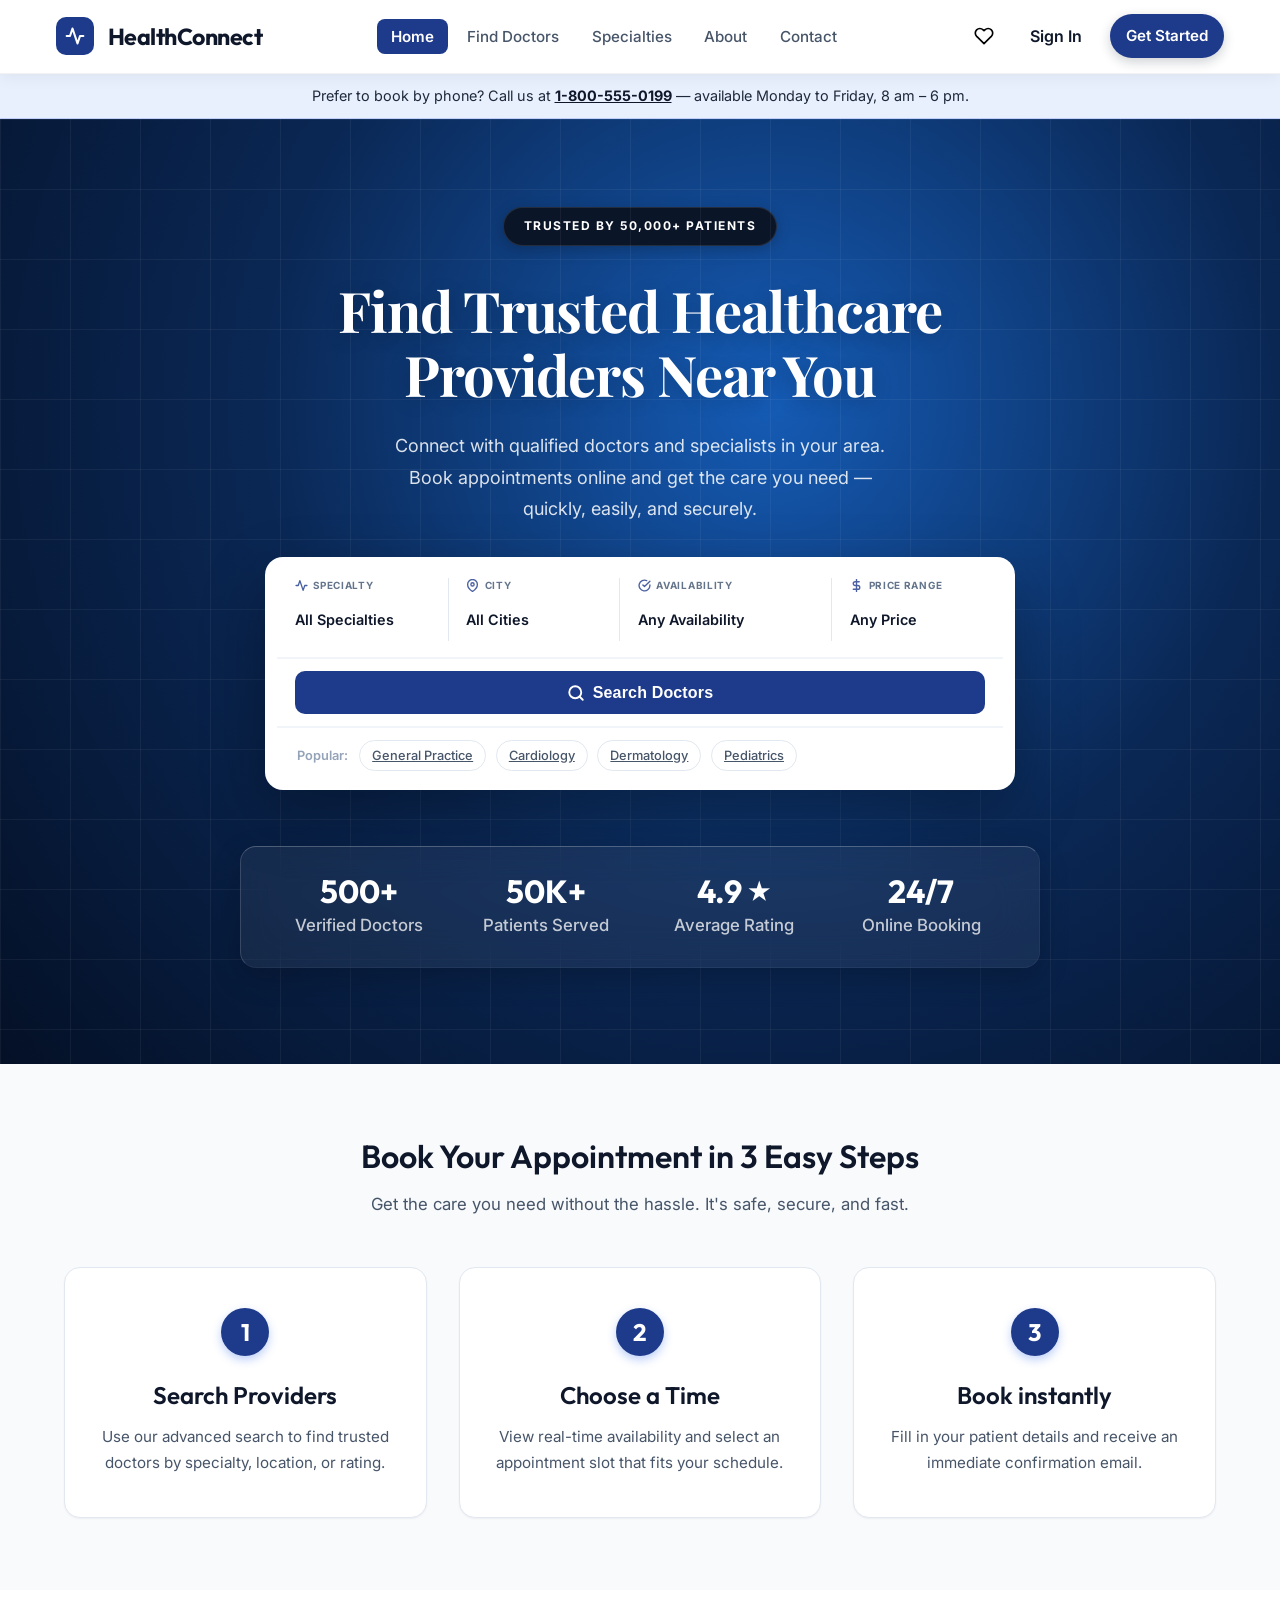
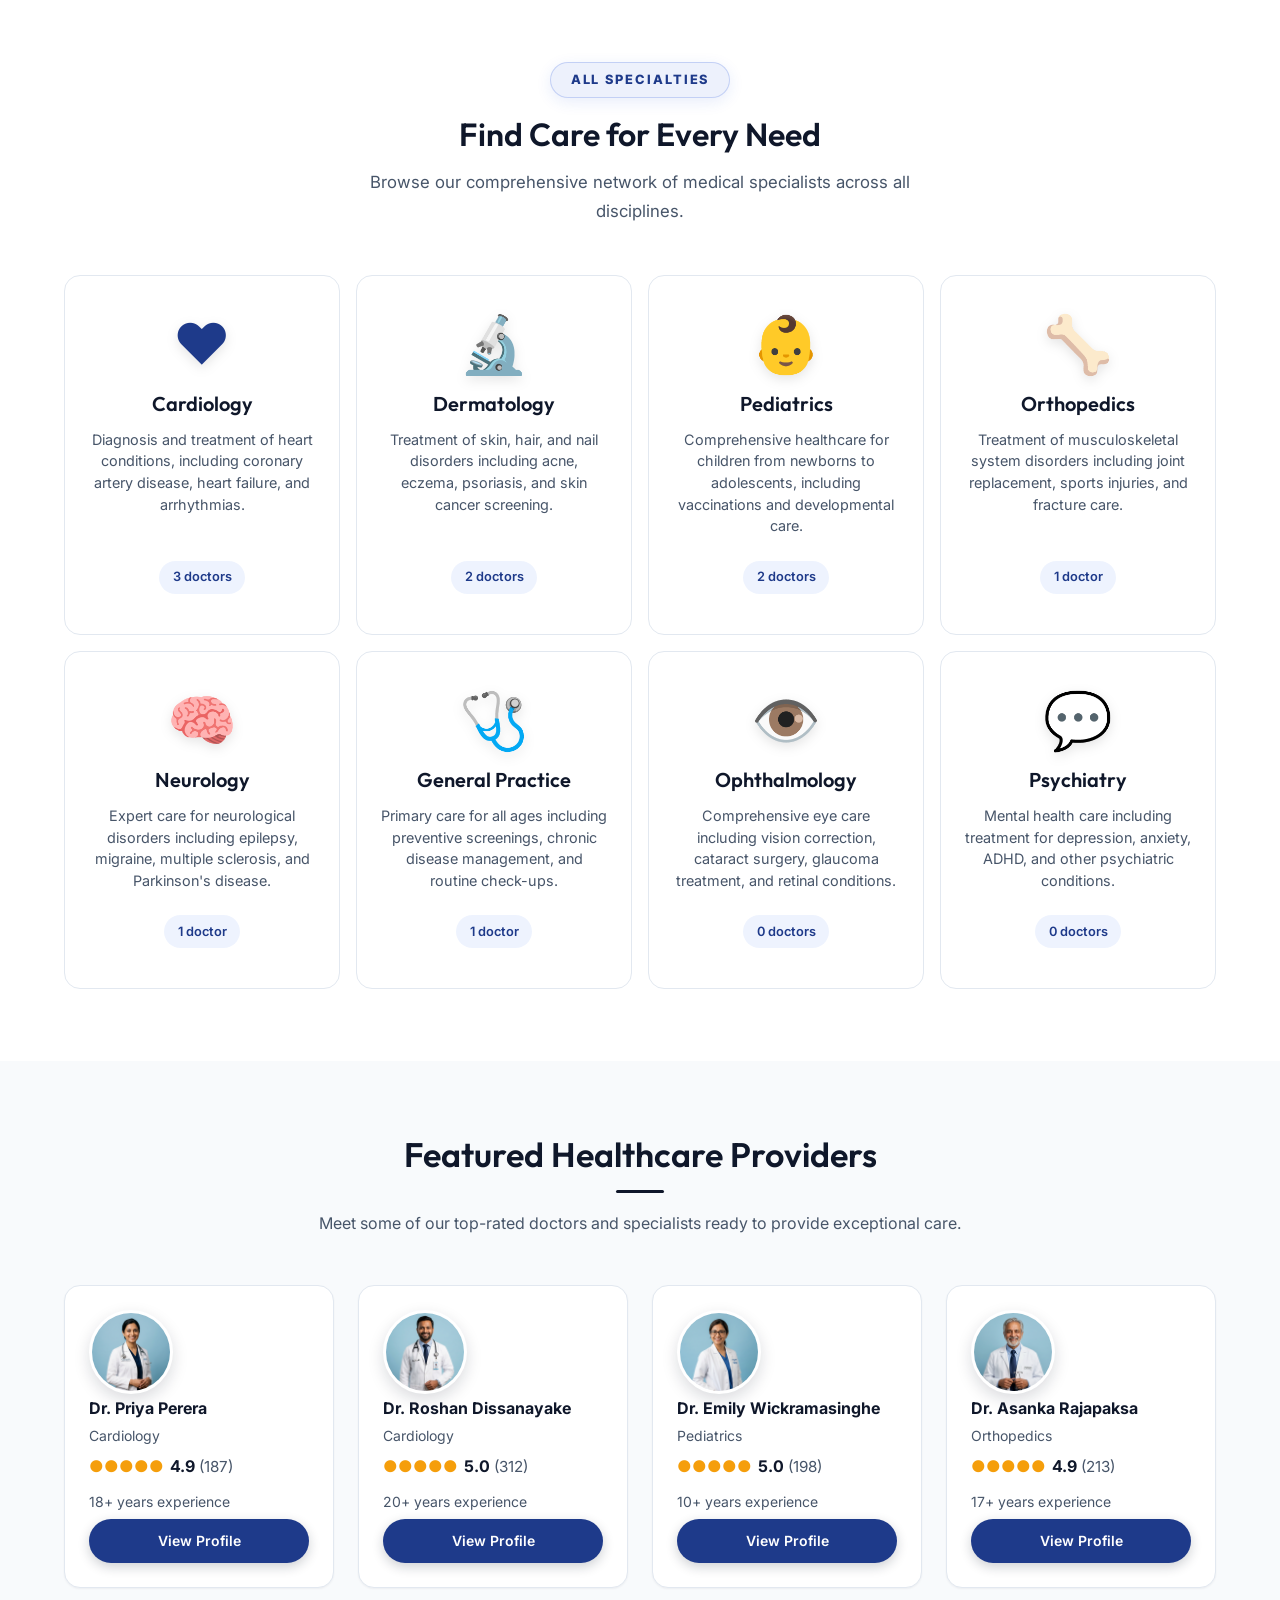
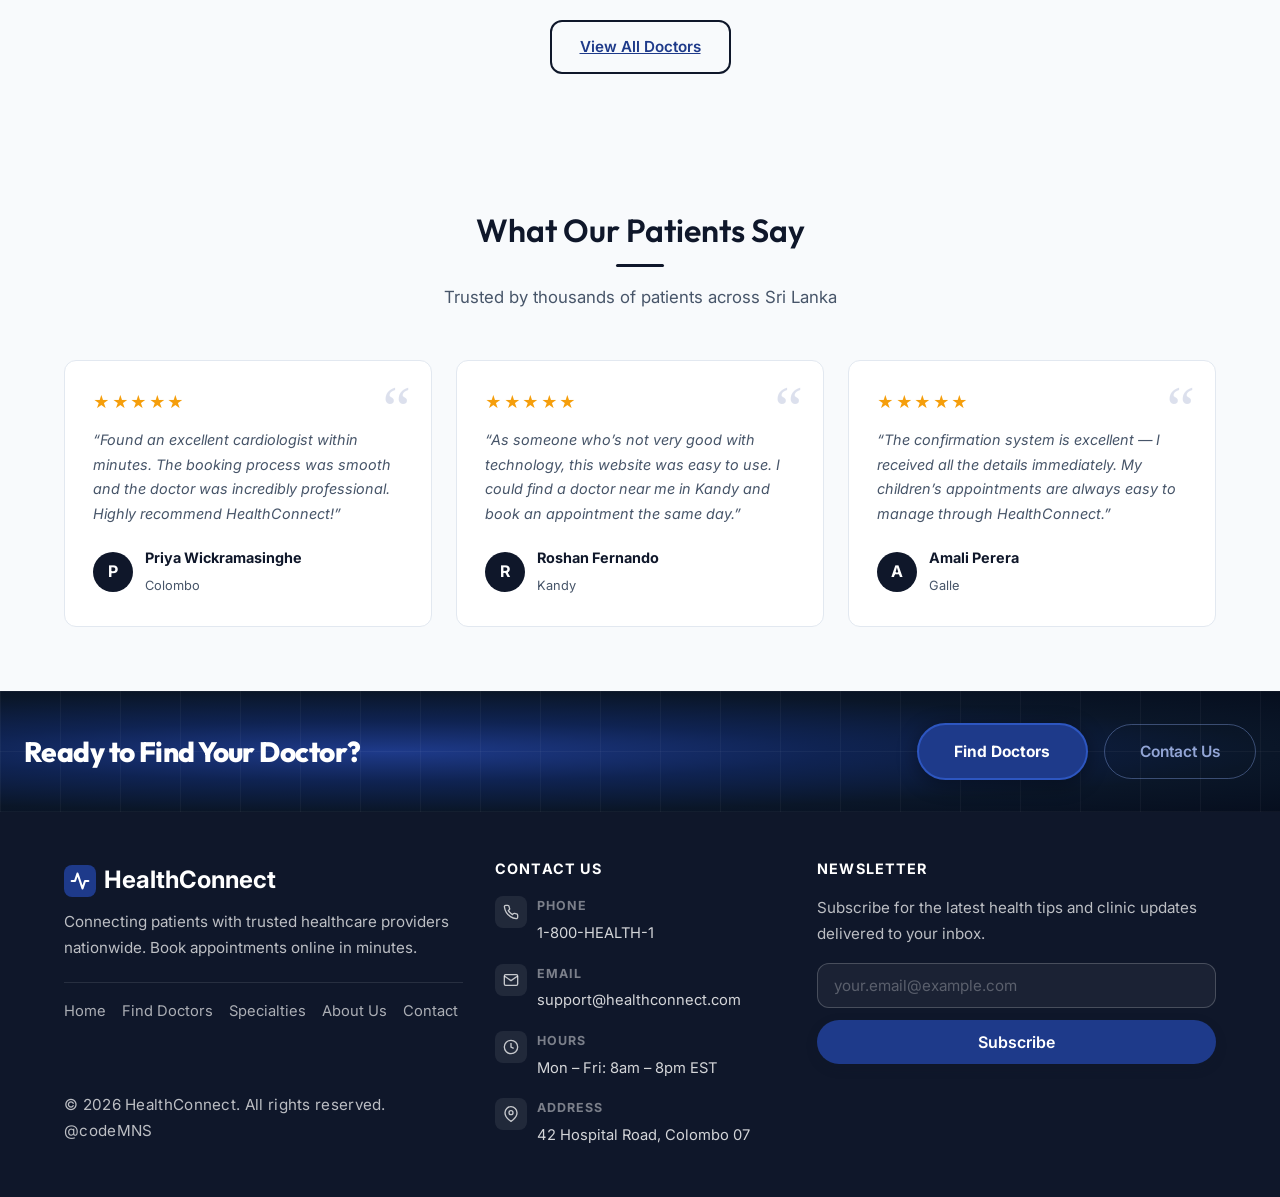
==== index.html @ eeddb74f "Initial commit" ====
﻿<!DOCTYPE html>
<html lang="en">

<head>
  <meta charset="UTF-8">
  <meta name="viewport" content="width=device-width, initial-scale=1.0">
  <title>HealthConnect — Find Trusted Healthcare Providers</title>
  <meta name="description"
    content="HealthConnect helps you find trusted healthcare providers across Sri Lanka. Browse 50+ specialist doctors, view availability, and book appointments online.">
  <!-- Google Fonts -->
  <link rel="preconnect" href="https://fonts.googleapis.com">
  <link rel="preconnect" href="https://fonts.gstatic.com" crossorigin>
  <link
    href="https://fonts.googleapis.com/css2?family=Inter:wght@400;500;600;700&family=Outfit:wght@500;600;700;800&family=Playfair+Display:wght@400;600;700&display=swap"
    rel="stylesheet">
  <link rel="stylesheet" href="css/global.css">
  <link rel="stylesheet" href="css/auth.css">
  <link rel="stylesheet" href="css/home.css">
</head>

<body>
  <a href="#main-content" class="skip-link">Skip to main content</a>

  <!-- ===== HEADER / NAVIGATION ===== -->
  <header>
    <nav aria-label="Main navigation">
      <div class="container">
        <a href="index.html" class="logo">
          <div class="logo-icon-box">
            <svg xmlns="http://www.w3.org/2000/svg" width="20" height="20" viewBox="0 0 24 24" fill="none"
              stroke="currentColor" stroke-width="2.5" stroke-linecap="round" stroke-linejoin="round">
              <path d="M22 12h-4l-3 9L9 3l-3 9H2"></path>
            </svg>
          </div>
          <span class="logo-text">HealthConnect</span>
        </a>
        <button class="hamburger-btn" type="button" aria-label="Toggle navigation menu" aria-expanded="false">
          <span class="hamburger-line" aria-hidden="true"></span>
          <span class="hamburger-line" aria-hidden="true"></span>
          <span class="hamburger-line" aria-hidden="true"></span>
        </button>
        <ul class="nav-links">
          <li><a href="index.html" class="active" aria-current="page">Home</a></li>
          <li><a href="search.html">Find Doctors</a></li>
          <li><a href="specialties.html">Specialties</a></li>
          <li><a href="about.html">About</a></li>
          <li><a href="contact.html">Contact</a></li>
        </ul>
        <div class="nav-actions">
          <button class="nav-icon-btn" aria-label="Saved Doctors">
            <svg xmlns="http://www.w3.org/2000/svg" width="20" height="20" viewBox="0 0 24 24" fill="#e11d48"
              stroke="#e11d48" stroke-width="2" stroke-linecap="round" stroke-linejoin="round">
              <path
                d="M20.84 4.61a5.5 5.5 0 0 0-7.78 0L12 5.67l-1.06-1.06a5.5 5.5 0 0 0-7.78 7.78l1.06 1.06L12 21.23l7.78-7.78 1.06-1.06a5.5 5.5 0 0 0 0-7.78z">
              </path>
            </svg>
          </button>
          <a href="#" class="btn-sign-in">Sign In</a>
          <a href="#how-it-works" class="btn-primary btn-sm">Get Started</a>
        </div>
      </div>
    </nav>
  </header>

  <!-- ===== MAIN CONTENT ===== -->
  <main id="main-content">

    <!-- ===== PHONE BOOKING BANNER ===== -->
    <div class="phone-banner" role="complementary" aria-label="Phone booking information">
      <div class="container">
        <p>
          Prefer to book by phone? Call us at
          <a href="tel:+18005550199" aria-label="Call HealthConnect on 1-800-555-0199">1-800-555-0199</a>
          &mdash; available Monday to Friday, 8&nbsp;am &ndash; 6&nbsp;pm.
        </p>
      </div>
    </div>

    <!-- ===== HERO SECTION ===== -->
    <section class="fade-up hero-section hero" aria-labelledby="hero-heading">
      <div class="container hero-container">

        <div class="hero-top-pill">
          <span class="pill-text">TRUSTED BY 50,000+ PATIENTS</span>
        </div>

        <div class="hero-content">
          <h1 id="hero-heading">Find Trusted Healthcare<br>Providers Near You</h1>
          <p class="hero-sub">
            Connect with qualified doctors and specialists in your area.<br>
            Book appointments online and get the care you need &mdash;<br>
            quickly, easily, and securely.
          </p>

          <!-- Search Card -->
          <div class="hero-search-wrapper" role="search" aria-label="Search for healthcare providers">

            <!-- Filter Row -->
            <div class="hero-filter-row">

              <div class="hero-filter-col">
                <label for="hero-specialty">
                  <svg xmlns="http://www.w3.org/2000/svg" width="13" height="13" viewBox="0 0 24 24" fill="none"
                    stroke="currentColor" stroke-width="2.5" stroke-linecap="round" stroke-linejoin="round"
                    aria-hidden="true">
                    <path d="M22 12h-4l-3 9L9 3l-3 9H2" />
                  </svg>
                  Specialty
                </label>
                <select id="hero-specialty" name="specialty">
                  <option value="">All Specialties</option>
                  <option value="Cardiology">Cardiology</option>
                  <option value="General Practice">General Practice</option>
                  <option value="Pediatrics">Pediatrics</option>
                  <option value="Dermatology">Dermatology</option>
                  <option value="Orthopedics">Orthopedics</option>
                  <option value="Neurology">Neurology</option>
                  <option value="Oncology">Oncology</option>
                  <option value="Ophthalmology">Ophthalmology</option>
                </select>
              </div>

              <span class="hero-filter-divider" aria-hidden="true"></span>

              <div class="hero-filter-col">
                <label for="hero-city">
                  <svg xmlns="http://www.w3.org/2000/svg" width="13" height="13" viewBox="0 0 24 24" fill="none"
                    stroke="currentColor" stroke-width="2.5" stroke-linecap="round" stroke-linejoin="round"
                    aria-hidden="true">
                    <path d="M21 10c0 7-9 13-9 13s-9-6-9-13a9 9 0 0 1 18 0z" />
                    <circle cx="12" cy="10" r="3" />
                  </svg>
                  City
                </label>
                <select id="hero-city" name="city">
                  <option value="">All Cities</option>
                  <option value="Colombo">Colombo</option>
                  <option value="Kandy">Kandy</option>
                  <option value="Jaffna">Jaffna</option>
                  <option value="Negombo">Negombo</option>
                  <option value="Galle">Galle</option>
                  <option value="Kurunegala">Kurunegala</option>
                </select>
              </div>

              <span class="hero-filter-divider" aria-hidden="true"></span>

              <div class="hero-filter-col">
                <label for="hero-availability">
                  <svg xmlns="http://www.w3.org/2000/svg" width="13" height="13" viewBox="0 0 24 24" fill="none"
                    stroke="currentColor" stroke-width="2.5" stroke-linecap="round" stroke-linejoin="round"
                    aria-hidden="true">
                    <path d="M22 11.08V12a10 10 0 1 1-5.93-9.14" />
                    <polyline points="22 4 12 14.01 9 11.01" />
                  </svg>
                  Availability
                </label>
                <select id="hero-availability" name="availability">
                  <option value="">Any Availability</option>
                  <option value="accepting">Accepting Patients</option>
                  <option value="not">Not Accepting</option>
                </select>
              </div>

              <span class="hero-filter-divider" aria-hidden="true"></span>

              <div class="hero-filter-col">
                <label for="hero-price">
                  <svg xmlns="http://www.w3.org/2000/svg" width="13" height="13" viewBox="0 0 24 24" fill="none"
                    stroke="currentColor" stroke-width="2.5" stroke-linecap="round" stroke-linejoin="round"
                    aria-hidden="true">
                    <line x1="12" y1="1" x2="12" y2="23" />
                    <path d="M17 5H9.5a3.5 3.5 0 0 0 0 7h5a3.5 3.5 0 0 1 0 7H6" />
                  </svg>
                  Price Range
                </label>
                <select id="hero-price" name="price">
                  <option value="">Any Price</option>
                  <option value="under-2000">Under LKR 2,000</option>
                  <option value="2000-3000">LKR 2,000 – 3,000</option>
                  <option value="3000-5000">LKR 3,000 – 5,000</option>
                  <option value="above-5000">Above LKR 5,000</option>
                </select>
              </div>

            </div>

            <!-- Search button — full-width strip below filters -->
            <div class="hero-search-row">
              <button type="button" id="hero-search-btn" class="hero-search-btn"
                aria-label="Search for healthcare providers">
                <svg xmlns="http://www.w3.org/2000/svg" width="18" height="18" viewBox="0 0 24 24" fill="none"
                  stroke="currentColor" stroke-width="2.5" stroke-linecap="round" stroke-linejoin="round"
                  aria-hidden="true">
                  <circle cx="11" cy="11" r="8" />
                  <line x1="21" y1="21" x2="16.65" y2="16.65" />
                </svg>
                Search Doctors
              </button>
            </div>

            <!-- Quick Access -->
            <div class="hero-quick-links">
              <span class="hero-quick-label">Popular:</span>
              <a href="search.html?specialty=General Practice" class="hero-quick-tag">General Practice</a>
              <a href="search.html?specialty=Cardiology" class="hero-quick-tag">Cardiology</a>
              <a href="search.html?specialty=Dermatology" class="hero-quick-tag">Dermatology</a>
              <a href="search.html?specialty=Pediatrics" class="hero-quick-tag">Pediatrics</a>
            </div>

          </div>
        </div>

        <!-- Glassmorphic Stats Bar -->
        <div class="stats-glass-bar" aria-label="HealthConnect statistics">
          <div class="stats-glass-grid">
            <div class="stat-glass-item">
              <span class="stat-glass-number">500+</span>
              <span class="stat-glass-label">Verified Doctors</span>
            </div>
            <div class="stat-glass-item">
              <span class="stat-glass-number">50K+</span>
              <span class="stat-glass-label">Patients Served</span>
            </div>
            <div class="stat-glass-item">
              <span class="stat-glass-number">4.9 <span class="star-icon">★</span></span>
              <span class="stat-glass-label">Average Rating</span>
            </div>
            <div class="stat-glass-item">
              <span class="stat-glass-number">24/7</span>
              <span class="stat-glass-label">Online Booking</span>
            </div>
          </div>
        </div>

      </div>
    </section>

    <!-- ===== HOW IT WORKS (3 STEPS) ===== -->
    <section id="how-it-works" class="fade-up how-it-works-section" aria-labelledby="how-it-works-heading">
      <div class="container">
        <div class="section-header text-center">
          <h2 id="how-it-works-heading">Book Your Appointment in 3 Easy Steps</h2>
          <p class="section-sub text-muted">Get the care you need without the hassle. It's safe, secure, and fast.</p>
        </div>

        <div class="steps-grid">
          <div class="step-card">
            <div class="step-number">1</div>
            <h3>Search Providers</h3>
            <p>Use our advanced search to find trusted doctors by specialty, location, or rating.</p>
          </div>
          <div class="step-card">
            <div class="step-number">2</div>
            <h3>Choose a Time</h3>
            <p>View real-time availability and select an appointment slot that fits your schedule.</p>
          </div>
          <div class="step-card">
            <div class="step-number">3</div>
            <h3>Book instantly</h3>
            <p>Fill in your patient details and receive an immediate confirmation email.</p>
          </div>
        </div>
      </div>
    </section>

    <!-- ===== SERVICES / SPECIALTIES SECTION ===== -->
    <section class="fade-up specialties-section" aria-labelledby="specialties-heading">
      <div class="container">
        <div class="section-header text-center w-full">
          <span class="section-pill">ALL SPECIALTIES</span>
          <h2 id="specialties-heading" class="section-heading-large">Find Care for Every Need</h2>
          <p class="section-sub-large">
            Browse our comprehensive network of medical specialists across all disciplines.
          </p>
        </div>

        <div class="specialties-grid">
          <!-- Card 1 -->
          <a href="search.html?specialty=cardiology" class="specialty-card">
            <div class="specialty-emoji">❤️</div>
            <h3>Cardiology</h3>
            <p>Diagnosis and treatment of heart conditions, including coronary artery disease, heart failure, and
              arrhythmias.</p>
            <span class="specialty-tag">3 doctors</span>
          </a>

          <!-- Card 2 -->
          <a href="search.html?specialty=dermatology" class="specialty-card">
            <div class="specialty-emoji">🔬</div>
            <h3>Dermatology</h3>
            <p>Treatment of skin, hair, and nail disorders including acne, eczema, psoriasis, and skin cancer screening.
            </p>
            <span class="specialty-tag">2 doctors</span>
          </a>

          <!-- Card 3 -->
          <a href="search.html?specialty=pediatrics" class="specialty-card">
            <div class="specialty-emoji">👶</div>
            <h3>Pediatrics</h3>
            <p>Comprehensive healthcare for children from newborns to adolescents, including vaccinations and
              developmental care.</p>
            <span class="specialty-tag">2 doctors</span>
          </a>

          <!-- Card 4 -->
          <a href="search.html?specialty=orthopedics" class="specialty-card">
            <div class="specialty-emoji">🦴</div>
            <h3>Orthopedics</h3>
            <p>Treatment of musculoskeletal system disorders including joint replacement, sports injuries, and fracture
              care.</p>
            <span class="specialty-tag">1 doctor</span>
          </a>

          <!-- Card 5 -->
          <a href="search.html?specialty=neurology" class="specialty-card">
            <div class="specialty-emoji">🧠</div>
            <h3>Neurology</h3>
            <p>Expert care for neurological disorders including epilepsy, migraine, multiple sclerosis, and Parkinson's
              disease.</p>
            <span class="specialty-tag">1 doctor</span>
          </a>

          <!-- Card 6 -->
          <a href="search.html?specialty=general-practice" class="specialty-card">
            <div class="specialty-emoji">🩺</div>
            <h3>General Practice</h3>
            <p>Primary care for all ages including preventive screenings, chronic disease management, and routine
              check-ups.</p>
            <span class="specialty-tag">1 doctor</span>
          </a>

          <!-- Card 7 -->
          <a href="search.html?specialty=ophthalmology" class="specialty-card">
            <div class="specialty-emoji">👁️</div>
            <h3>Ophthalmology</h3>
            <p>Comprehensive eye care including vision correction, cataract surgery, glaucoma treatment, and retinal
              conditions.</p>
            <span class="specialty-tag">0 doctors</span>
          </a>

          <!-- Card 8 -->
          <a href="search.html?specialty=psychiatry" class="specialty-card">
            <div class="specialty-emoji">💬</div>
            <h3>Psychiatry</h3>
            <p>Mental health care including treatment for depression, anxiety, ADHD, and other psychiatric conditions.
            </p>
            <span class="specialty-tag">0 doctors</span>
          </a>
        </div>
      </div>
    </section>

    <!-- ===== FEATURED HEALTHCARE PROVIDERS ===== -->
    <section class="fade-up featured-section" aria-labelledby="featured-heading">
      <div class="container">
        <h2 id="featured-heading" class="section-heading">Featured Healthcare Providers</h2>
        <div class="section-divider" aria-hidden="true"></div>
        <p class="section-sub text-muted">
          Meet some of our top-rated doctors and specialists ready to provide exceptional care.
        </p>

        <div class="featured-grid">

          <!-- Doctor Card 1 -->
          <article class="card doctor-card" aria-label="Dr. Priya Perera, Cardiologist">
            <img src="images/doctor_001.png" onerror="this.onerror=null;this.src='images/avatar.svg';"
              alt="Profile photo of Dr. Priya Perera" class="doctor-avatar-img" width="84" height="84" loading="lazy">
            <h3 class="doctor-name">Dr. Priya Perera</h3>
            <p class="doctor-specialty text-muted">Cardiology</p>
            <div class="star-rating" aria-label="Rating: 4.9 out of 5 stars">
              <span aria-hidden="true">&#9679;&#9679;&#9679;&#9679;&#9679;</span>
              <span class="rating-number">4.9</span>
              <span class="rating-count">(187)</span>
            </div>
            <p class="doctor-experience text-muted">18+ years experience</p>
            <a href="profile.html?doctor=001" class="btn-primary btn-card"
              aria-label="View profile for Dr. Priya Perera">View Profile</a>
          </article>

          <!-- Doctor Card 2 -->
          <article class="card doctor-card" aria-label="Dr. Roshan Dissanayake, Cardiologist">
            <img src="images/doctor_005.png" onerror="this.onerror=null;this.src='images/avatar.svg';"
              alt="Profile photo of Dr. Roshan Dissanayake" class="doctor-avatar-img" width="84" height="84"
              loading="lazy">
            <h3 class="doctor-name">Dr. Roshan Dissanayake</h3>
            <p class="doctor-specialty text-muted">Cardiology</p>
            <div class="star-rating" aria-label="Rating: 5.0 out of 5 stars">
              <span aria-hidden="true">&#9679;&#9679;&#9679;&#9679;&#9679;</span>
              <span class="rating-number">5.0</span>
              <span class="rating-count">(312)</span>
            </div>
            <p class="doctor-experience text-muted">20+ years experience</p>
            <a href="profile.html?doctor=005" class="btn-primary btn-card"
              aria-label="View profile for Dr. Roshan Dissanayake">View Profile</a>
          </article>

          <!-- Doctor Card 3 -->
          <article class="card doctor-card" aria-label="Dr. Emily Wickramasinghe, Pediatrician">
            <img src="images/doctor_019.png" onerror="this.onerror=null;this.src='images/avatar.svg';"
              alt="Profile photo of Dr. Emily Wickramasinghe" class="doctor-avatar-img" width="84" height="84"
              loading="lazy">
            <h3 class="doctor-name">Dr. Emily Wickramasinghe</h3>
            <p class="doctor-specialty text-muted">Pediatrics</p>
            <div class="star-rating" aria-label="Rating: 5.0 out of 5 stars">
              <span aria-hidden="true">&#9679;&#9679;&#9679;&#9679;&#9679;</span>
              <span class="rating-number">5.0</span>
              <span class="rating-count">(198)</span>
            </div>
            <p class="doctor-experience text-muted">10+ years experience</p>
            <a href="profile.html?doctor=019" class="btn-primary btn-card"
              aria-label="View profile for Dr. Emily Wickramasinghe">View Profile</a>
          </article>

          <!-- Doctor Card 4 -->
          <article class="card doctor-card" aria-label="Dr. Asanka Rajapaksa, Orthopedic Surgeon">
            <img src="images/doctor_032.png" onerror="this.onerror=null;this.src='images/avatar.svg';"
              alt="Profile photo of Dr. Asanka Rajapaksa" class="doctor-avatar-img" width="84" height="84"
              loading="lazy">
            <h3 class="doctor-name">Dr. Asanka Rajapaksa</h3>
            <p class="doctor-specialty text-muted">Orthopedics</p>
            <div class="star-rating" aria-label="Rating: 4.9 out of 5 stars">
              <span aria-hidden="true">&#9679;&#9679;&#9679;&#9679;&#9679;</span>
              <span class="rating-number">4.9</span>
              <span class="rating-count">(213)</span>
            </div>
            <p class="doctor-experience text-muted">17+ years experience</p>
            <a href="profile.html?doctor=032" class="btn-primary btn-card"
              aria-label="View profile for Dr. Asanka Rajapaksa">View Profile</a>
          </article>

        </div>

        <div class="section-cta">
          <a href="search.html" class="btn-outline">View All Doctors</a>
        </div>

      </div>
    </section>

    <!-- ===== TESTIMONIALS ===== -->
    <section class="fade-up section section-alt" aria-labelledby="testimonials-heading">
      <div class="container">
        <div class="section-header">
          <h2 id="testimonials-heading">What Our Patients Say</h2>
          <div class="section-divider" aria-hidden="true"></div>
          <p>Trusted by thousands of patients across Sri Lanka</p>
        </div>
        <div class="testimonials-grid">
          <div class="testimonial-card">
            <div class="testimonial-stars" aria-label="5 out of 5 stars">&#9733;&#9733;&#9733;&#9733;&#9733;</div>
            <p class="testimonial-text">&ldquo;Found an excellent cardiologist within minutes. The booking process was
              smooth and the doctor was incredibly professional. Highly recommend HealthConnect!&rdquo;</p>
            <div class="testimonial-author">
              <div class="testimonial-avatar" aria-hidden="true">P</div>
              <div>
                <strong>Priya Wickramasinghe</strong>
                <span>Colombo</span>
              </div>
            </div>
          </div>
          <div class="testimonial-card">
            <div class="testimonial-stars" aria-label="5 out of 5 stars">&#9733;&#9733;&#9733;&#9733;&#9733;</div>
            <p class="testimonial-text">&ldquo;As someone who&rsquo;s not very good with technology, this website was
              easy to use. I could find a doctor near me in Kandy and book an appointment the same day.&rdquo;</p>
            <div class="testimonial-author">
              <div class="testimonial-avatar" aria-hidden="true">R</div>
              <div>
                <strong>Roshan Fernando</strong>
                <span>Kandy</span>
              </div>
            </div>
          </div>
          <div class="testimonial-card">
            <div class="testimonial-stars" aria-label="5 out of 5 stars">&#9733;&#9733;&#9733;&#9733;&#9733;</div>
            <p class="testimonial-text">&ldquo;The confirmation system is excellent &mdash; I received all the details
              immediately. My children&rsquo;s appointments are always easy to manage through HealthConnect.&rdquo;</p>
            <div class="testimonial-author">
              <div class="testimonial-avatar" aria-hidden="true">A</div>
              <div>
                <strong>Amali Perera</strong>
                <span>Galle</span>
              </div>
            </div>
          </div>
        </div>
      </div>
    </section>
  </main>

  <!-- ===== CTA SECTION ===== -->
  <section class="home-cta-section" aria-labelledby="cta-heading">
    <div class="container home-cta-content">
      <h2 id="cta-heading">Ready to Find Your Doctor?</h2>
      <div class="home-cta-buttons">
        <a href="search.html" class="home-cta-btn-primary">Find Doctors</a>
        <a href="contact.html" class="home-cta-btn-outline">Contact Us</a>
      </div>
    </div>
  </section>

  <!-- ===== FOOTER ===== -->
  <footer>
    <div class="footer-main">
      <div class="container">
        <div class="footer-grid">

          <!-- Column 1: Brand & Site Navigation -->
          <div class="footer-col">
            <a href="index.html" class="logo" aria-label="HealthConnect home">
              <span class="logo-icon" aria-hidden="true">
                <svg width="20" height="20" viewBox="0 0 24 24" fill="none" stroke="currentColor" stroke-width="2.5"
                  stroke-linecap="round" stroke-linejoin="round">
                  <path d="M22 12h-4l-3 9L9 3l-3 9H2" />
                </svg>
              </span>
              HealthConnect
            </a>
            <p>Connecting patients with trusted healthcare providers nationwide. Book appointments online in minutes.
            </p>
            <nav class="footer-nav" aria-label="Footer navigation">
              <a href="index.html">Home</a>
              <a href="search.html">Find Doctors</a>
              <a href="specialties.html">Specialties</a>
              <a href="about.html">About Us</a>
              <a href="contact.html">Contact</a>
            </nav>
            <p class="footer-copyright">&#169; 2026 HealthConnect. All rights reserved. @codeMNS</p>
          </div>

          <!-- Column 2: Contact Information -->
          <div class="footer-col footer-contact">
            <h3>Contact Us</h3>
            <div class="footer-contact-item">
              <span class="footer-contact-icon" aria-hidden="true">
                <svg viewBox="0 0 24 24" fill="none" stroke="currentColor" stroke-width="2" width="16" height="16">
                  <path
                    d="M22 16.92v3a2 2 0 01-2.18 2 19.79 19.79 0 01-8.63-3.07A19.5 19.5 0 015.13 12.8a19.79 19.79 0 01-3.07-8.67A2 2 0 014.11 2h3a2 2 0 012 1.72c.127.96.361 1.903.7 2.81a2 2 0 01-.45 2.11L8.09 9.91a16 16 0 006 6l1.27-1.27a2 2 0 012.11-.45c.907.339 1.85.573 2.81.7A2 2 0 0122 16.92z" />
                </svg>
              </span>
              <div class="footer-contact-text">
                <span class="footer-contact-label">Phone</span>
                <a href="tel:+18005550199" class="footer-contact-value">1-800-HEALTH-1</a>
              </div>
            </div>
            <div class="footer-contact-item">
              <span class="footer-contact-icon" aria-hidden="true">
                <svg viewBox="0 0 24 24" fill="none" stroke="currentColor" stroke-width="2" width="16" height="16">
                  <path d="M4 4h16c1.1 0 2 .9 2 2v12c0 1.1-.9 2-2 2H4c-1.1 0-2-.9-2-2V6c0-1.1.9-2 2-2z" />
                  <polyline points="22,6 12,13 2,6" />
                </svg>
              </span>
              <div class="footer-contact-text">
                <span class="footer-contact-label">Email</span>
                <a href="mailto:support@healthconnect.com" class="footer-contact-value">support@healthconnect.com</a>
              </div>
            </div>
            <div class="footer-contact-item">
              <span class="footer-contact-icon" aria-hidden="true">
                <svg viewBox="0 0 24 24" fill="none" stroke="currentColor" stroke-width="2" width="16" height="16">
                  <circle cx="12" cy="12" r="10" />
                  <polyline points="12 6 12 12 16 14" />
                </svg>
              </span>
              <div class="footer-contact-text">
                <span class="footer-contact-label">Hours</span>
                <span class="footer-contact-value">Mon &ndash; Fri: 8am &ndash; 8pm EST</span>
              </div>
            </div>
            <div class="footer-contact-item">
              <span class="footer-contact-icon" aria-hidden="true">
                <svg viewBox="0 0 24 24" fill="none" stroke="currentColor" stroke-width="2" width="16" height="16">
                  <path d="M21 10c0 7-9 13-9 13s-9-6-9-13a9 9 0 0118 0z" />
                  <circle cx="12" cy="10" r="3" />
                </svg>
              </span>
              <div class="footer-contact-text">
                <span class="footer-contact-label">Address</span>
                <span class="footer-contact-value">42 Hospital Road, Colombo 07</span>
              </div>
            </div>
          </div>

          <!-- Column 3: Newsletter -->
          <div class="footer-col footer-newsletter">
            <h3>Newsletter</h3>
            <p>Subscribe for the latest health tips and clinic updates delivered to your inbox.</p>
            <form class="newsletter-form" action="#"
              onsubmit="event.preventDefault(); alert('Thank you for subscribing!');">
              <input type="email" placeholder="your.email@example.com" required
                aria-label="Email address for newsletter">
              <button type="submit" class="btn-primary" aria-label="Subscribe to newsletter">Subscribe</button>
            </form>
          </div>

        </div>
      </div>
    </div>
  </footer>

  <script src="js/mobile-nav.js"></script>
  <!-- Back to Top Button -->
  <button id="backToTop" class="back-to-top" aria-label="Back to top" title="Back to top">
    <svg xmlns="http://www.w3.org/2000/svg" width="24" height="24" viewBox="0 0 24 24" fill="none" stroke="currentColor"
      stroke-width="2.5" stroke-linecap="round" stroke-linejoin="round">
      <line x1="12" y1="19" x2="12" y2="5"></line>
      <polyline points="5 12 12 5 19 12"></polyline>
    </svg>
  </button>

  <!-- Professional Enhancements JS -->
  <script src="js/auth.js"></script>
  <script src="js/main.js"></script>
</body>

</html>
---- css/global.css ----
/* =========================================
   HealthConnect — Global Stylesheet
   CM1605 Web Technology Coursework
   ========================================= */

/* ===== GOOGLE FONTS IMPORT ===== */
@import url('https://fonts.googleapis.com/css2?family=Inter:wght@300;400;500;600;700&family=Outfit:wght@400;500;600;700;800&display=swap');

/* ===== CSS CUSTOM PROPERTIES (VARIABLES) ===== */
:root {
    /* Color Palette — Premium Slate & Blue */
    --color-primary: #0f172a;
    /* Slate 900 - rich dark navy */
    --color-accent: #1e3a8a;
    /* Deep Navy Primary Hub */
    --color-bg: #ffffff;
    --color-bg-soft: #f8fafc;
    /* Slate 50 - extremely soft background */
    --color-text-primary: #0f172a;
    --color-text-secondary: #475569;
    /* Slate 600 - softer but high contrast */
    --color-success: #059669;
    /* Emerald 600 */
    --color-error: #dc2626;
    --color-border: #e2e8f0;
    /* Slate 200 - subtle premium borders */

    /* Typography — Highly professional sans-serif pairing */
    --font-heading: 'Outfit', -apple-system, BlinkMacSystemFont, sans-serif;
    --font-family-base: 'Inter', -apple-system, sans-serif;
    --font-family-heading: 'Outfit', sans-serif;
    --font-family-serif: 'Playfair Display', serif;
    /* Elegant heading font */
    --font-size-base: 1.0625rem;
    --line-height-base: 1.7;
    --line-height-heading: 1.3;

    /* Spacing Scale */
    --spacing-xs: 0.3rem;
    --spacing-sm: 0.5rem;
    --spacing-md: 1rem;
    --spacing-lg: 1.5rem;
    --spacing-xl: 2rem;
    --spacing-2xl: 3rem;
    --spacing-3xl: 4.5rem;
    /* Reduced from 6rem to remove unwanted gaps */

    /* Border Radius — Softer, modern edges */
    --radius-sm: 6px;
    --radius-md: 12px;
    --radius-lg: 16px;
    --radius-xl: 24px;
    --radius-full: 9999px;

    /* Shadows — Glassmorphism/Neumorphism hints, very soft and diffuse */
    --shadow-sm: 0 1px 2px 0 rgba(15, 23, 42, 0.05);
    --shadow-md: 0 4px 6px -1px rgba(15, 23, 42, 0.08), 0 2px 4px -2px rgba(15, 23, 42, 0.04);
    --shadow-lg: 0 10px 15px -3px rgba(15, 23, 42, 0.08), 0 4px 6px -4px rgba(15, 23, 42, 0.04);
    --shadow-xl: 0 20px 25px -5px rgba(15, 23, 42, 0.08), 0 8px 10px -6px rgba(15, 23, 42, 0.04);

    /* Transitions */
    --transition-fast: 150ms cubic-bezier(0.4, 0, 0.2, 1);
    --transition-base: 300ms cubic-bezier(0.4, 0, 0.2, 1);
}

/* ===== CSS RESET ===== */
*,
*::before,
*::after {
    box-sizing: border-box;
    margin: 0;
    padding: 0;
}

html {
    scroll-behavior: smooth;
    overflow-x: hidden;
}

/* ===== CUSTOM SCROLLBAR ===== */
::-webkit-scrollbar {
    width: 10px;
}

::-webkit-scrollbar-track {
    background: var(--color-bg-soft);
}

::-webkit-scrollbar-thumb {
    background: #94a3b8;
    border-radius: var(--radius-full);
}

::-webkit-scrollbar-thumb:hover {
    background: #64748b;
}

/* ===== SMOOTH ANCHOR SCROLLING ===== */
html {
    scroll-behavior: smooth;
}

/* ===== BASE BODY STYLES ===== */
body {
    font-family: var(--font-family-base);
    color: var(--color-text-primary);
    background-color: var(--color-bg);
    line-height: var(--line-height-base);
    font-size: var(--font-size-base);
    /* ~17px base — optimised for 18-70 age range readability */
    min-height: 100vh;
    display: flex;
    flex-direction: column;
}

main {
    flex: 1;
}

/* ===== TYPOGRAPHY SCALE ===== */
h1,
h2,
h3,
h4,
h5,
h6 {
    font-family: var(--font-family-heading);
    color: var(--color-text-primary);
    line-height: var(--line-height-heading);
}

h1 {
    font-size: 2.75rem;
    font-weight: 700;
}

h2 {
    font-size: 2.125rem;
    font-weight: 600;
}

h3 {
    font-size: 1.5rem;
    font-weight: 600;
}

h4 {
    font-size: 1.3rem;
    font-weight: 600;
}

h5 {
    font-size: 1.15rem;
    font-weight: 500;
}

h6 {
    font-size: 1.05rem;
    font-weight: 500;
}

p {
    margin-bottom: var(--spacing-md);
}

p:last-child {
    margin-bottom: 0;
}

a {
    color: var(--color-accent);
    text-decoration: none;
    transition: color var(--transition-fast);
}

a:hover {
    color: var(--color-accent);
    text-decoration: underline;
}

ul {
    list-style: none;
}

img {
    max-width: 100%;
    height: auto;
    display: block;
}

/* ===== CONTAINER ===== */
.container {
    max-width: 1200px;
    margin-left: auto;
    margin-right: auto;
    padding-left: 1.5rem;
    padding-right: 1.5rem;
}

/* Navigation */
header {
    background: #ffffff;
    position: sticky;
    top: 0;
    z-index: 1000;
    box-shadow: 0 4px 15px rgba(0, 0, 0, 0.05);
    /* Soft shadow for light nav */
    border-bottom: 1px solid rgba(0, 0, 0, 0.05);
}

header nav>.container {
    display: flex;
    justify-content: space-between;
    align-items: center;
    padding: 0.9rem 1rem;
    height: auto;
}

.logo {
    display: flex;
    align-items: center;
    gap: 0.85rem;
    text-decoration: none;
    transition: opacity var(--transition-base);
}

.logo:hover {
    opacity: 0.85;
}

.logo-icon-box {
    background: #1e3a8a;
    /* Deep Vibrant Blue for logo box */
    width: 38px;
    height: 38px;
    border-radius: 10px;
    display: flex;
    align-items: center;
    justify-content: center;
    color: white;
}

.logo-text {
    font-size: 1.45rem;
    font-weight: 700;
    color: #0f172a;
    /* Dark navy text */
    letter-spacing: -0.5px;
    font-family: var(--font-family-heading);
}

.nav-middle {
    flex: 1;
    display: flex;
    justify-content: center;
    padding: 0 1rem;
}

.nav-links {
    list-style: none;
    display: flex;
    gap: 0.25rem;
    /* Tighter gap to prevent wrapping */
    margin: 0;
    padding: 0;
}

.nav-links a {
    color: #475569;
    /* Slate grey text */
    text-decoration: none;
    font-weight: 500;
    font-size: 0.95rem;
    padding: 0.5rem 0.9rem;
    border-radius: 8px;
    /* Standard radius */
    transition: all var(--transition-base);
}

.nav-links a:hover {
    background: var(--color-accent);
    color: white;
}

.nav-links a.active {
    background: var(--color-accent);
    color: white;
    font-weight: 600;
}

.nav-actions {
    display: flex;
    align-items: center;
    gap: 0.75rem;
}

.nav-icon-btn {
    background: transparent;
    border: none;
    cursor: pointer;
    display: flex;
    align-items: center;
    justify-content: center;
    padding: 0.5rem;
    border-radius: 50%;
    transition: all var(--transition-base);
}

.nav-icon-btn:hover {
    background-color: var(--color-accent);
}

.nav-icon-btn:hover svg {
    stroke: white;
}

.btn-sign-in {
    background: transparent;
    border: none;
    color: #0f172a;
    /* Dark navy text */
    font-weight: 600;
    font-size: 1rem;
    padding: 0.5rem 1rem;
    border-radius: 50px;
    cursor: pointer;
    display: inline-flex;
    align-items: center;
    transition: all var(--transition-base);
}

.btn-sign-in:hover {
    background-color: var(--color-accent);
    color: white;
}

/* --- Logo --- */

/* --- Nav Links --- */

/* --- Nav Actions --- */

/* ===== BUTTON STYLES ===== */
.btn-primary {
    display: inline-flex;
    align-items: center;
    justify-content: center;
    background-color: var(--color-accent);
    /* Vibrant Electric Blue */
    color: white !important;
    font-family: var(--font-family-base);
    font-size: 1rem;
    font-weight: 600;
    padding: 0.7rem 1.6rem;
    border-radius: 50px;
    text-decoration: none;
    text-align: center;
    border: none;
    cursor: pointer;
    transition: all var(--transition-base);
    box-shadow: 0 4px 12px rgba(15, 23, 42, 0.2);
}

.btn-primary:hover {
    background-color: #172554;
    /* Deepest Dark shade for hover */
    color: white !important;
    text-decoration: none;
    box-shadow: 0 6px 15px rgba(15, 23, 42, 0.35);
}

.btn-outline {
    display: inline-block;
    background-color: transparent;
    color: var(--color-accent) !important;
    font-family: var(--font-family-base);
    font-size: 1rem;
    font-weight: 600;
    padding: 0.75rem 1.5rem;
    border-radius: var(--radius-md);
    border: 2px solid var(--color-accent);
    text-decoration: none;
    cursor: pointer;
    text-align: center;
    transition: background-color var(--transition-base),
        color var(--transition-base),
        transform var(--transition-fast);
}

.btn-outline:hover {
    background-color: var(--color-accent);
    color: var(--color-bg) !important;
    box-shadow: var(--shadow-lg);
}

/* ===== ANIMATIONS & UTILITIES ===== */
.fade-up {
    opacity: 0;
    transform: translateY(30px);
    transition: opacity 0.8s cubic-bezier(0.16, 1, 0.3, 1), transform 0.8s cubic-bezier(0.16, 1, 0.3, 1);
}

.fade-up.is-visible {
    opacity: 1;
    transform: translateY(0);
}

/* Stagger delays for multiple elements */
.fade-delay-1 {
    transition-delay: 0.1s;
}

.fade-delay-2 {
    transition-delay: 0.2s;
}

.fade-delay-3 {
    transition-delay: 0.3s;
}

.fade-delay-4 {
    transition-delay: 0.4s;
}

/* ===== BACK TO TOP BUTTON ===== */
.back-to-top {
    position: fixed;
    bottom: 30px;
    right: 30px;
    width: 50px;
    height: 50px;
    border-radius: 50%;
    background-color: var(--color-primary);
    color: var(--color-bg);
    border: none;
    box-shadow: var(--shadow-lg);
    display: flex;
    align-items: center;
    justify-content: center;
    font-size: 1.25rem;
    cursor: pointer;
    opacity: 0;
    visibility: hidden;
    transform: translateY(20px);
    transition: all var(--transition-base);
    z-index: 99;
}

.back-to-top.visible {
    opacity: 1;
    visibility: visible;
    transform: translateY(0);
}

.back-to-top:hover {
    background-color: var(--color-accent);
    transform: translateY(-5px);
    box-shadow: var(--shadow-xl);
}

/* Button as <button> element reset */
button.btn-primary,
button.btn-outline {
    font-size: 1rem;
    line-height: 1;
}

/* ===== CARD COMPONENT ===== */
.card {
    background-color: var(--color-bg);
    border: 1px solid var(--color-border);
    border-radius: var(--radius-lg);
    padding: var(--spacing-lg);
    box-shadow: var(--shadow-sm);
    transition: box-shadow var(--transition-base), transform var(--transition-base);
}

.card:hover {
    box-shadow: 0 8px 24px rgba(0, 0, 0, 0.12);
    transform: translateY(-3px);
    border-left: 3px solid var(--color-accent);
}

/* ===== FORM ELEMENT STYLES ===== */
.form-group {
    margin-bottom: var(--spacing-lg);
}

label {
    display: block;
    font-family: var(--font-family-base);
    font-size: 1rem;
    font-weight: 600;
    color: var(--color-text-primary);
    margin-bottom: var(--spacing-xs);
}

input[type="text"],
input[type="email"],
input[type="tel"],
input[type="date"],
input[type="number"],
input[type="search"],
select,
textarea {
    width: 100%;
    font-family: var(--font-family-base);
    font-size: 1rem;
    color: var(--color-text-primary);
    background-color: var(--color-bg);
    border: 1px solid var(--color-border);
    border-radius: var(--radius-md);
    padding: 0.75rem 0.95rem;
    outline: none;
    transition: border-color var(--transition-fast), box-shadow var(--transition-fast);
    -webkit-appearance: none;
    appearance: none;
}

input[type="text"]:focus,
input[type="email"]:focus,
input[type="tel"]:focus,
input[type="date"]:focus,
input[type="number"]:focus,
input[type="search"]:focus,
select:focus,
textarea:focus {
    border-color: var(--color-accent);
    box-shadow: 0 0 0 3px rgba(37, 99, 235, 0.15);
}

input::placeholder,
textarea::placeholder {
    color: var(--color-text-secondary);
    opacity: 0.55;
    /* Lighter placeholder so users clearly distinguish typed vs hint text */
}

select {
    background-image: url("data:image/svg+xml,%3Csvg xmlns='http://www.w3.org/2000/svg' width='12' height='8' viewBox='0 0 12 8'%3E%3Cpath fill='%234a5568' d='M1 1l5 5 5-5'/%3E%3C/svg%3E");
    background-repeat: no-repeat;
    background-position: right 0.875rem center;
    padding-right: 2.5rem;
}

textarea {
    resize: vertical;
    min-height: 100px;
}

/* Radio and Checkbox inputs */
input[type="radio"],
input[type="checkbox"] {
    width: auto;
    cursor: pointer;
    accent-color: var(--color-accent);
    -webkit-appearance: auto;
    appearance: auto;
}

fieldset {
    border: none;
    padding: 0;
    margin: 0;
}

legend {
    font-family: var(--font-family-base);
    font-size: 1rem;
    font-weight: 600;
    color: var(--color-text-primary);
    margin-bottom: var(--spacing-sm);
    display: block;
}

/* Two-column form row */
.form-row {
    display: grid;
    grid-template-columns: 1fr 1fr;
    gap: var(--spacing-lg);
}

/* Radio group layout */
.radio-group {
    display: flex;
    align-items: center;
    gap: var(--spacing-lg);
    flex-wrap: wrap;
}

.radio-label {
    display: flex;
    align-items: center;
    gap: 0.4rem;
    font-weight: 400;
    font-size: 1rem;
    cursor: pointer;
    margin-bottom: 0;
}

/* Checkbox row */
.checkbox-row {
    display: flex;
    align-items: flex-start;
    gap: var(--spacing-sm);
    cursor: pointer;
}

.checkbox-row input[type="checkbox"] {
    margin-top: 3px;
}

.checkbox-row label {
    font-weight: 400;
    font-size: 1rem;
    cursor: pointer;
    margin: 0;
    line-height: 1.6;
}

/* ===== ERROR AND SUCCESS MESSAGES ===== */
.error-message {
    display: none;
    color: var(--color-error);
    font-size: 0.92rem;
    margin-top: var(--spacing-xs);
    font-family: var(--font-family-base);
    font-weight: 500;
}

.error-message.visible {
    display: block;
}

.input-error {
    border-color: var(--color-error) !important;
    box-shadow: 0 0 0 3px rgba(220, 38, 38, 0.10) !important;
}

.success-message {
    background-color: rgba(22, 163, 74, 0.08);
    border: 1px solid var(--color-success);
    color: var(--color-success);
    padding: var(--spacing-md) var(--spacing-lg);
    border-radius: var(--radius-md);
    font-family: var(--font-family-base);
    margin-bottom: var(--spacing-lg);
}

/* ===== UTILITY CLASSES ===== */
.text-muted {
    color: var(--color-text-secondary);
}

.text-success {
    color: var(--color-success);
}

.text-error {
    color: var(--color-error);
}

.text-center {
    text-align: center;
}

.text-small {
    font-size: 0.92rem;
}

.font-bold {
    font-weight: 700;
}

.mt-sm {
    margin-top: var(--spacing-sm);
}

.mt-md {
    margin-top: var(--spacing-md);
}

.mt-lg {
    margin-top: var(--spacing-lg);
}

.mt-xl {
    margin-top: var(--spacing-xl);
}

.mb-sm {
    margin-bottom: var(--spacing-sm);
}

.mb-md {
    margin-bottom: var(--spacing-md);
}

.mb-lg {
    margin-bottom: var(--spacing-lg);
}

.mb-xl {
    margin-bottom: var(--spacing-xl);
}

/* Screen-reader only hidden text */
.sr-only {
    position: absolute;
    width: 1px;
    height: 1px;
    padding: 0;
    margin: -1px;
    overflow: hidden;
    clip: rect(0, 0, 0, 0);
    white-space: nowrap;
    border: 0;
}

/* ===== BREADCRUMB ===== */
.breadcrumb {
    display: flex;
    align-items: center;
    gap: 0.4rem;
    font-size: 0.95rem;
    color: var(--color-text-secondary);
    margin-bottom: var(--spacing-lg);
    flex-wrap: wrap;
    padding: var(--spacing-md) 0;
}

.breadcrumb a {
    color: var(--color-text-secondary);
    text-decoration: none;
    transition: color var(--transition-fast);
}

.breadcrumb a:hover {
    color: var(--color-accent);
}

.breadcrumb-sep {
    color: var(--color-border);
    font-size: 0.85rem;
}

.breadcrumb span:last-child {
    color: var(--color-text-primary);
    font-weight: 600;
}

/* ===== ACTIVE FILTER TAGS ===== */
.filter-bar {
    display: flex;
    align-items: center;
    justify-content: space-between;
    margin-bottom: var(--spacing-lg);
    flex-wrap: wrap;
    gap: var(--spacing-md);
}

.filter-tags {
    display: flex;
    align-items: center;
    gap: var(--spacing-sm);
    flex-wrap: wrap;
}

.filter-tag {
    display: inline-flex;
    align-items: center;
    gap: var(--spacing-xs);
    background-color: var(--color-primary);
    color: var(--color-bg);
    font-size: 0.92rem;
    font-family: var(--font-family-base);
    padding: 0.3rem 0.75rem;
    border-radius: var(--radius-full);
    cursor: default;
}

.filter-tag .tag-dismiss {
    background: none;
    border: none;
    color: var(--color-bg);
    font-size: 1rem;
    cursor: pointer;
    padding: 0;
    line-height: 1;
    opacity: 0.8;
    transition: opacity var(--transition-fast);
    margin-left: 2px;
}

.filter-tag .tag-dismiss:hover {
    opacity: 1;
}

.clear-filters {
    font-size: 0.92rem;
    color: var(--color-text-secondary);
    background: none;
    border: none;
    cursor: pointer;
    text-decoration: underline;
    font-family: var(--font-family-base);
    padding: 0;
}

.clear-filters:hover {
    color: var(--color-error);
}

/* Sort bar */
.sort-bar {
    display: flex;
    align-items: center;
    gap: var(--spacing-sm);
}

.sort-bar label {
    font-size: 0.95rem;
    font-weight: 600;
    white-space: nowrap;
    margin: 0;
}

.sort-bar select {
    width: auto;
    font-size: 0.95rem;
    padding-top: 0.4rem;
    padding-bottom: 0.4rem;
}

/* ===== STAR RATING ===== */
.star-rating {
    display: inline-flex;
    align-items: center;
    gap: 2px;
    color: #f59e0b;
    font-size: 1rem;
    margin-bottom: var(--spacing-xs);
}

.rating-number {
    color: var(--color-text-primary);
    font-weight: 700;
    font-size: 1rem;
    margin-left: 4px;
}

.rating-count {
    color: var(--color-text-secondary);
    font-size: 0.95rem;
    margin-left: 2px;
}

/* ===== DOCTOR PHOTO PLACEHOLDER ===== */
.photo-placeholder {
    background-color: var(--color-bg-soft);
    border-radius: var(--radius-md);
    display: flex;
    align-items: center;
    justify-content: center;
    color: var(--color-text-secondary);
    font-size: 0.8rem;
}

/* ===== SEARCH BAR ===== */
.search-bar-wrapper {
    margin-bottom: var(--spacing-2xl);
}

.search-bar {
    display: flex;
    align-items: stretch;
    background-color: var(--color-bg);
    border: 1px solid var(--color-border);
    border-radius: var(--radius-md);
    overflow: hidden;
    box-shadow: var(--shadow-sm);
}

.search-field {
    flex: 1;
    display: flex;
    align-items: center;
    padding: 0.75rem 1rem;
    border-right: 1px solid var(--color-border);
    gap: 0.5rem;
}

.search-field:last-of-type {
    border-right: none;
}

.search-dot {
    width: 9px;
    height: 9px;
    border-radius: 50%;
    background-color: var(--color-text-secondary);
    flex-shrink: 0;
    opacity: 0.6;
}

.search-field-inner {
    flex: 1;
}

.search-field-inner label {
    font-size: 0.8rem;
    font-weight: 700;
    text-transform: uppercase;
    letter-spacing: 0.06em;
    color: var(--color-text-secondary);
    margin-bottom: 2px;
}

.search-field-inner input,
.search-field-inner select {
    border: none;
    padding: 0;
    font-size: 0.95rem;
    box-shadow: none !important;
    border-radius: 0;
    background-image: none;
    padding-right: 0;
}

.search-field-inner input:focus,
.search-field-inner select:focus {
    border-color: transparent;
    box-shadow: none !important;
}

.search-btn {
    background-color: var(--color-primary);
    color: var(--color-bg);
    border: none;
    padding: 0.75rem 1.75rem;
    font-family: var(--font-family-base);
    font-size: 0.95rem;
    font-weight: 600;
    cursor: pointer;
    transition: background-color var(--transition-base);
    white-space: nowrap;
    flex-shrink: 0;
}

.search-btn:hover {
    background-color: var(--color-accent);
}

/* ===== POPULAR SPECIALTY LINKS ===== */
.popular-links {
    display: flex;
    align-items: center;
    gap: var(--spacing-sm);
    flex-wrap: wrap;
    margin-top: var(--spacing-md);
}

.popular-links span {
    font-size: 0.95rem;
    color: var(--color-text-secondary);
    font-weight: 600;
}

.popular-link {
    font-size: 0.95rem;
    color: var(--color-text-primary);
    background-color: var(--color-bg);
    border: 1px solid var(--color-border);
    padding: 0.3rem 0.875rem;
    border-radius: var(--radius-full);
    text-decoration: none;
    transition: background-color var(--transition-fast),
        border-color var(--transition-fast),
        color var(--transition-fast);
}

.popular-link:hover {
    background-color: var(--color-bg-soft);
    border-color: var(--color-accent);
    color: var(--color-accent);
}

/* ===== FOOTER ===== */
footer {
    background-color: var(--color-primary);
    color: rgba(255, 255, 255, 0.85);
}

.footer-main {
    padding: var(--spacing-2xl) 0;
}

/* 3-column layout: Brand (wider), Contact, Newsletter */
.footer-grid {
    display: grid;
    grid-template-columns: 2.2fr 1.6fr 2.2fr;
    gap: var(--spacing-xl);
    align-items: stretch;
}

/* Allow copyright to be pushed to the bottom of Column 1 */
.footer-col:first-child {
    display: flex;
    flex-direction: column;
}

.footer-col .logo {
    display: flex;
    align-items: center;
    gap: 0.5rem;
    font-size: 1.5rem;
    font-weight: bold;
    text-decoration: none;
    color: var(--color-bg);
    margin-bottom: var(--spacing-sm);
}

.footer-col .logo-icon {
    display: flex;
    align-items: center;
    justify-content: center;
    width: 32px;
    height: 32px;
    background-color: var(--color-accent);
    border-radius: 8px;
    color: var(--color-bg);
}

.footer-col .logo:hover {
    opacity: 0.85;
    color: var(--color-bg);
    text-decoration: none;
}

.footer-col>p,
.footer-contact p {
    font-size: 0.95rem;
    color: rgba(255, 255, 255, 0.72);
    line-height: 1.7;
    margin-bottom: var(--spacing-xs);
}

/* ===== FOOTER SITE NAV (inline row in Brand column) ===== */
.footer-nav {
    display: flex;
    flex-wrap: wrap;
    gap: 0.4rem 1rem;
    margin-top: var(--spacing-md);
    padding-top: var(--spacing-md);
    border-top: 1px solid rgba(255, 255, 255, 0.10);
}

.footer-nav a {
    font-size: 0.92rem;
    color: rgba(255, 255, 255, 0.65);
    text-decoration: none;
    transition: color var(--transition-fast);
}

.footer-nav a:hover {
    color: #ffffff;
    text-decoration: none;
}

/* ===== FOOTER CONTACT COLUMN ===== */
.footer-contact-item {
    display: flex;
    align-items: flex-start;
    gap: 0.65rem;
    margin-bottom: var(--spacing-md);
}

.footer-contact-item:last-child {
    margin-bottom: 0;
}

.footer-contact-icon {
    display: flex;
    align-items: center;
    justify-content: center;
    width: 32px;
    height: 32px;
    flex-shrink: 0;
    background-color: rgba(255, 255, 255, 0.08);
    border-radius: 8px;
    color: rgba(255, 255, 255, 0.75);
    margin-top: 1px;
}

.footer-contact-text {
    display: flex;
    flex-direction: column;
}

.footer-contact-label {
    font-size: 0.78rem;
    font-weight: 700;
    text-transform: uppercase;
    letter-spacing: 0.07em;
    color: rgba(255, 255, 255, 0.45);
    margin-bottom: 0.15rem;
}

.footer-contact-value {
    font-size: 0.92rem;
    color: rgba(255, 255, 255, 0.82);
    text-decoration: none;
    transition: color var(--transition-fast);
}

a.footer-contact-value:hover {
    color: #ffffff;
    text-decoration: none;
}

/* ===== FOOTER NEWSLETTER ===== */
.footer-newsletter p {
    margin-bottom: var(--spacing-md);
}

.newsletter-form {
    display: flex;
    flex-direction: column;
    gap: 0.75rem;
}

.newsletter-form input {
    padding: 0.75rem 1rem;
    border: 1px solid rgba(255, 255, 255, 0.2);
    border-radius: var(--radius-md);
    background-color: rgba(255, 255, 255, 0.05);
    color: var(--color-bg);
    font-size: 0.95rem;
    outline: none;
    transition: all var(--transition-fast);
}

.newsletter-form input::placeholder {
    color: rgba(255, 255, 255, 0.5);
}

.newsletter-form input:focus {
    border-color: var(--color-accent);
    background-color: rgba(255, 255, 255, 0.1);
}

.newsletter-form button {
    padding: 0.75rem 1.5rem;
    font-weight: 600;
    width: 100%;
}

.footer-col h3 {
    font-family: var(--font-family-base);
    font-size: 0.9rem;
    font-weight: 700;
    text-transform: uppercase;
    letter-spacing: 0.08em;
    color: var(--color-bg);
    margin-bottom: var(--spacing-md);
}

.footer-col ul {
    display: flex;
    flex-direction: column;
    gap: 0.5rem;
}

.footer-col ul li a {
    font-size: 0.95rem;
    color: rgba(255, 255, 255, 0.72);
    text-decoration: none;
    transition: color var(--transition-fast);
}

.footer-col ul li a:hover {
    color: var(--color-bg);
}

/* ===== FOOTER COPYRIGHT (Column 1, aligned with Address in Column 2) ===== */
.footer-copyright {
    font-size: 0.78rem;
    color: rgba(255, 255, 255, 0.38);
    margin-top: auto;
    margin-bottom: 0;
    padding-top: var(--spacing-sm);
    letter-spacing: 0.02em;
    line-height: 1.5;
}



/* ===== PAGINATION ===== */
.pagination {
    display: flex;
    align-items: center;
    justify-content: center;
    gap: var(--spacing-xs);
    margin-top: var(--spacing-2xl);
    padding-bottom: var(--spacing-2xl);
}

.pagination-btn {
    min-width: 38px;
    height: 38px;
    padding: 0 0.75rem;
    border: 1px solid var(--color-border);
    background-color: var(--color-bg);
    color: var(--color-text-primary);
    border-radius: var(--radius-md);
    font-family: var(--font-family-base);
    font-size: 0.9rem;
    cursor: pointer;
    transition: background-color var(--transition-fast),
        border-color var(--transition-fast),
        color var(--transition-fast);
}

.pagination-btn:hover {
    background-color: var(--color-bg-soft);
    border-color: var(--color-accent);
    color: var(--color-accent);
}

.pagination-btn.active {
    background-color: var(--color-primary);
    border-color: var(--color-primary);
    color: var(--color-bg);
}

/* ===== CALENDAR STYLES ===== */
.calendar-wrapper {
    border: 1px solid var(--color-border);
    border-radius: var(--radius-lg);
    overflow: hidden;
    margin-bottom: var(--spacing-lg);
}

.calendar-header {
    display: flex;
    align-items: center;
    justify-content: space-between;
    padding: var(--spacing-sm) var(--spacing-md);
    background-color: var(--color-bg-soft);
    border-bottom: 1px solid var(--color-border);
}

.calendar-header h4 {
    font-family: var(--font-family-base);
    font-size: 0.95rem;
    font-weight: 700;
}

.calendar-nav-btn {
    background: none;
    border: 1px solid var(--color-border);
    width: 30px;
    height: 30px;
    border-radius: var(--radius-sm);
    cursor: pointer;
    font-size: 0.95rem;
    display: flex;
    align-items: center;
    justify-content: center;
    color: var(--color-text-secondary);
    transition: background-color var(--transition-fast);
}

.calendar-nav-btn:hover {
    background-color: var(--color-border);
}

.calendar-grid {
    display: grid;
    grid-template-columns: repeat(7, 1fr);
}

.calendar-day-name {
    padding: 0.5rem;
    text-align: center;
    font-size: 0.88rem;
    font-weight: 600;
    color: var(--color-text-secondary);
    border-bottom: 1px solid var(--color-border);
    background-color: var(--color-bg-soft);
}

.calendar-day {
    padding: 0.65rem;
    text-align: center;
    font-size: 0.95rem;
    cursor: pointer;
    border: 1px solid transparent;
    transition: background-color var(--transition-fast);
    min-height: 40px;
    display: flex;
    align-items: center;
    justify-content: center;
}

.calendar-day:hover:not(.unavailable):not(.empty) {
    background-color: var(--color-bg-soft);
}

.calendar-day.selected {
    background-color: var(--color-primary);
    color: var(--color-bg);
    border-radius: var(--radius-sm);
    font-weight: 600;
}

.calendar-day.available {
    font-weight: 600;
    color: var(--color-text-primary);
}

.calendar-day.unavailable {
    color: var(--color-border);
    cursor: not-allowed;
}

.calendar-day.empty {
    cursor: default;
}

.calendar-legend {
    display: flex;
    gap: var(--spacing-lg);
    padding: var(--spacing-sm) var(--spacing-md);
    border-top: 1px solid var(--color-border);
    font-size: 0.9rem;
    color: var(--color-text-secondary);
}

.legend-item {
    display: flex;
    align-items: center;
    gap: 0.35rem;
}

.legend-dot {
    width: 12px;
    height: 12px;
    border-radius: 2px;
}

.legend-dot.selected {
    background-color: var(--color-primary);
}

.legend-dot.available {
    background-color: var(--color-bg);
    border: 1px solid var(--color-text-secondary);
}

.legend-dot.unavailable {
    background-color: var(--color-bg-soft);
    border: 1px solid var(--color-border);
}

/* ===== TIME SLOT STYLES ===== */
.timeslot-section {
    margin-bottom: var(--spacing-lg);
}

.timeslot-period {
    font-size: 0.9rem;
    font-weight: 700;
    text-transform: uppercase;
    letter-spacing: 0.05em;
    color: var(--color-text-secondary);
    margin-bottom: var(--spacing-sm);
}

.timeslot-grid {
    display: grid;
    grid-template-columns: repeat(4, 1fr);
    gap: var(--spacing-sm);
}

.timeslot-btn {
    padding: 0.7rem 0.6rem;
    background-color: var(--color-bg);
    border: 1px solid var(--color-border);
    border-radius: var(--radius-md);
    font-family: var(--font-family-base);
    font-size: 0.95rem;
    text-align: center;
    cursor: pointer;
    transition: background-color var(--transition-fast),
        border-color var(--transition-fast),
        color var(--transition-fast);
}

.timeslot-btn:hover {
    background-color: var(--color-bg-soft);
    border-color: var(--color-accent);
}

.timeslot-btn.selected {
    background-color: var(--color-primary);
    border-color: var(--color-primary);
    color: var(--color-bg);
}

/* ===== REVIEW CARD ===== */
.review-card {
    padding: var(--spacing-lg) 0;
    border-bottom: 1px solid var(--color-border);
}

.review-card:last-of-type {
    border-bottom: none;
}

.review-header {
    display: flex;
    align-items: flex-start;
    justify-content: space-between;
    margin-bottom: var(--spacing-sm);
}

.reviewer-info {
    display: flex;
    align-items: center;
    gap: var(--spacing-md);
}

.reviewer-avatar {
    width: 44px;
    height: 44px;
    border-radius: 50%;
    background-color: var(--color-bg-soft);
    display: flex;
    align-items: center;
    justify-content: center;
    font-size: 0.95rem;
    color: var(--color-text-secondary);
    flex-shrink: 0;
    border: 1px solid var(--color-border);
}

.reviewer-name {
    font-weight: 600;
    font-size: 1rem;
    margin-bottom: 0;
}

.review-date {
    font-size: 0.92rem;
    color: var(--color-text-secondary);
}

.review-text {
    font-size: 1rem;
    color: var(--color-text-primary);
    line-height: 1.7;
    margin: 0;
}

/* ===== SPECIALIZATION TAGS ===== */
.spec-tags {
    display: flex;
    flex-wrap: wrap;
    gap: var(--spacing-sm);
    margin-top: var(--spacing-sm);
}

.spec-tag {
    display: inline-block;
    background-color: var(--color-bg-soft);
    color: var(--color-text-primary);
    font-size: 0.92rem;
    padding: 0.35rem 0.85rem;
    border-radius: var(--radius-full);
    border: 1px solid var(--color-border);
}

/* ===== CREDENTIALS ===== */
.credentials-list {
    display: flex;
    flex-direction: column;
    gap: var(--spacing-md);
}

.credential-label {
    font-size: 0.85rem;
    font-weight: 700;
    text-transform: uppercase;
    letter-spacing: 0.05em;
    color: var(--color-text-secondary);
    margin-bottom: 2px;
}

.credential-value {
    font-size: 0.95rem;
    color: var(--color-text-primary);
    line-height: 1.5;
    margin: 0;
}

.credential-year {
    font-size: 0.92rem;
    color: var(--color-text-secondary);
    margin: 0;
}

/* ===== NUMBERED STEPS (Confirmation) ===== */
.steps-list {
    display: flex;
    flex-direction: column;
    gap: var(--spacing-lg);
}

.step-item {
    display: flex;
    gap: var(--spacing-md);
    align-items: flex-start;
}

.step-number {
    width: 32px;
    height: 32px;
    border-radius: 50%;
    background-color: var(--color-primary);
    color: var(--color-bg);
    display: flex;
    align-items: center;
    justify-content: center;
    font-weight: 700;
    font-size: 0.875rem;
    flex-shrink: 0;
}

.step-content h4 {
    font-family: var(--font-family-base);
    font-size: 1rem;
    font-weight: 700;
    margin-bottom: 4px;
}

.step-content p {
    font-size: 0.9rem;
    color: var(--color-text-secondary);
    margin: 0;
}

/* ===== SUCCESS / CONFIRMATION ICON ===== */
.success-icon {
    width: 80px;
    height: 80px;
    border-radius: 50%;
    background-color: var(--color-primary);
    color: var(--color-bg);
    font-size: 2rem;
    display: flex;
    align-items: center;
    justify-content: center;
    margin: 0 auto var(--spacing-lg);
}

.confirmation-number-box {
    background-color: var(--color-bg-soft);
    border: 1px solid var(--color-border);
    border-radius: var(--radius-lg);
    padding: var(--spacing-lg);
    text-align: center;
    margin-bottom: var(--spacing-xl);
}

.confirmation-number-label {
    font-size: 0.85rem;
    color: var(--color-text-secondary);
    margin-bottom: var(--spacing-xs);
}

.confirmation-number {
    font-family: var(--font-family-heading);
    font-size: 1.5rem;
    font-weight: 700;
    color: var(--color-primary);
    letter-spacing: 0.05em;
    margin: 0;
}

/* =========================================
   PHASE 2 — COMPLETE CSS SPEC ADDITIONS
   All classes specified in the Phase 2 brief
   that supplement the existing Phase 1 styles
   ========================================= */

/* ===== TYPOGRAPHY FINE-TUNING ===== */
p {
    line-height: 1.7;
}

/* Nav / header link hovers should not underline inside nav blocks */
nav a:hover,
header a:hover,
footer a:hover {
    text-decoration: none;
}

/* ===== BUTTON SYSTEM — SPEC CLASSES ===== */

/* Base .btn class used by all button variants */
.btn {
    display: inline-block;
    padding: 0.6rem 1.4rem;
    border-radius: 0.4rem;
    font-family: var(--font-family-base);
    font-size: 0.95rem;
    font-weight: 600;
    cursor: pointer;
    border: 2px solid transparent;
    transition: background-color var(--transition-base),
        border-color var(--transition-base),
        color var(--transition-base),
        transform var(--transition-fast),
        box-shadow var(--transition-base);
    text-decoration: none;
    text-align: center;
    line-height: 1;
}

/* Accent blue button */
.btn-accent {
    display: inline-block;
    background-color: var(--color-accent);
    color: white;
    border: 2px solid var(--color-accent);
    font-family: var(--font-family-base);
    font-size: 0.95rem;
    font-weight: 600;
    padding: 0.6rem 1.4rem;
    border-radius: 0.4rem;
    cursor: pointer;
    text-decoration: none;
    text-align: center;
    transition: background-color var(--transition-base),
        transform var(--transition-fast),
        box-shadow var(--transition-base);
}

.btn-accent:hover {
    background-color: #1e3a8a;
    border-color: #1e3a8a;
    color: white;
    transform: translateY(-1px);
    text-decoration: none;
}

/* Full-width button modifier */
.btn-full {
    width: 100%;
    display: block;
    text-align: center;
}

/* Large button modifier */
.btn-lg {
    padding: 0.875rem 2rem;
    font-size: 1.05rem;
}

/* ===== FORM CONTROL SPEC CLASS ===== */

/* Generic .form-control class (complements native element selectors) */
.form-control {
    width: 100%;
    padding: 0.65rem 0.875rem;
    border: 1.5px solid var(--color-border);
    border-radius: 0.4rem;
    font-family: var(--font-family-base);
    font-size: 0.95rem;
    color: var(--color-text-primary);
    background-color: var(--color-bg);
    transition: border-color var(--transition-fast), box-shadow var(--transition-fast);
    -webkit-appearance: none;
    appearance: none;
}

.form-control:focus {
    outline: none;
    border-color: var(--color-accent);
    box-shadow: 0 0 0 3px rgba(37, 99, 235, 0.12);
}

.form-control.error {
    border-color: var(--color-error);
    box-shadow: 0 0 0 3px rgba(220, 38, 38, 0.10);
}

.form-control.success {
    border-color: var(--color-success);
}

textarea.form-control {
    resize: vertical;
    min-height: 100px;
}

/* Form section heading divider */
.form-section h3 {
    font-size: 1.2rem;
    margin-bottom: 1.25rem;
    padding-bottom: 0.5rem;
    border-bottom: 1px solid var(--color-border);
}

/* Required star marker next to labels */
.form-group label .required-star,
label .required-star {
    color: var(--color-error);
    margin-left: 0.15rem;
}

/* Form hint text below inputs */
.form-hint {
    font-size: 0.8rem;
    color: var(--color-text-secondary);
    margin-top: 0.3rem;
    line-height: 1.4;
}

/* Visible modifier for success-message (joins .visible pattern) */
.success-message {
    display: none;
}

.success-message.visible {
    display: block;
    background-color: #f0fdf4;
    border: 1px solid #bbf7d0;
    color: #15803d;
    padding: 1rem 1.25rem;
    border-radius: 0.5rem;
    margin-top: 1rem;
    font-weight: 500;
}

/* ===== NAVIGATION SPEC ALIASES ===== */

/* Spec: header.site-header (HTML uses plain <header>) */
header.site-header {
    background-color: var(--color-primary);
    position: sticky;
    top: 0;
    z-index: 100;
    box-shadow: 0 2px 8px rgba(0, 0, 0, 0.15);
}

/* Spec: .nav-container (HTML uses header nav > .container) */
.nav-container {
    display: flex;
    align-items: center;
    justify-content: space-between;
    padding: 1rem 1.5rem;
    max-width: 1200px;
    margin: 0 auto;
}

/* Spec: .nav-logo (HTML uses .logo) */
.nav-logo {
    display: flex;
    align-items: center;
    gap: 0.5rem;
    color: white;
    font-family: var(--font-family-heading);
    font-size: 1.4rem;
    font-weight: 700;
    text-decoration: none;
}

.nav-logo:hover {
    color: white;
    text-decoration: none;
}

/* Spec: .nav-logo-icon (HTML uses .logo-icon) */
.nav-logo-icon {
    width: 36px;
    height: 36px;
    background-color: var(--color-accent);
    border-radius: 6px;
    display: flex;
    align-items: center;
    justify-content: center;
    color: white;
    font-weight: bold;
    font-size: 1.1rem;
    flex-shrink: 0;
}

/* Spec: .btn-signin (HTML uses .btn-sign-in) */
.btn-signin {
    color: rgba(255, 255, 255, 0.85);
    background: none;
    border: none;
    cursor: pointer;
    font-size: 0.95rem;
    font-family: var(--font-family-base);
    text-decoration: none;
    transition: color var(--transition-fast);
}

.btn-signin:hover {
    color: white;
    text-decoration: none;
}


/* ===== HERO SECTION SPEC ALIAS (UPGRADED — dark navy theme) ===== */

/* Apply class="hero" to the hero <section> in index.html to activate dark theme.
   .hero rules cascade after .hero-section, overriding the light gradient. */
.hero {
    background: linear-gradient(135deg, #0f2744 0%, #1a2e44 40%, #1e3a5f 70%, #2563eb 100%);
    padding: 5rem 0 4rem;
    text-align: center;
    position: relative;
    overflow: hidden;
}

.hero::before {
    content: '';
    position: absolute;
    top: -50%;
    left: -50%;
    width: 200%;
    height: 200%;
    background: radial-gradient(ellipse at center, rgba(37, 99, 235, 0.15) 0%, transparent 60%);
    pointer-events: none;
}

.hero h1 {
    color: #ffffff;
    font-size: 3rem;
    margin-bottom: 1rem;
    line-height: 1.2;
    position: relative;
    z-index: 1;
}

.hero p {
    font-size: 1.125rem;
    color: rgba(255, 255, 255, 0.85);
    max-width: 600px;
    margin: 0 auto 2rem;
    position: relative;
    z-index: 1;
}

.hero .hero-search-wrapper {
    position: relative;
    z-index: 1;
    max-width: 750px;
    margin: 0 auto;
}

/* White-on-dark overrides for popular links inside the dark hero */
.hero .popular-links span,
.popular-label {
    color: rgba(255, 255, 255, 0.7);
    font-size: 0.875rem;
    font-weight: 600;
}

.hero .popular-link {
    background: rgba(255, 255, 255, 0.12);
    border-color: rgba(255, 255, 255, 0.25);
    color: rgba(255, 255, 255, 0.9);
    text-decoration: none;
}

.hero .popular-link:hover {
    background: rgba(255, 255, 255, 0.2);
    border-color: rgba(255, 255, 255, 0.5);
    color: #ffffff;
}

/* ===== SECTION HEADING SPEC ALIAS ===== */

/* Spec: .section-header (HTML uses .section-heading + .section-sub) */
.section-header {
    text-align: center;
    margin-bottom: 3rem;
}

.section-header h2 {
    font-size: 2rem;
    margin-bottom: 0.75rem;
}

.section-header p {
    color: var(--color-text-secondary);
    font-size: 1.05rem;
}

/* ===== GRID SPEC ALIASES ===== */

/* Spec: .doctors-grid (HTML uses .featured-grid) */
.doctors-grid {
    display: grid;
    grid-template-columns: repeat(auto-fill, minmax(240px, 1fr));
    gap: 1.5rem;
}

/* Spec: .search-results-grid (HTML uses .results-grid) */
.search-results-grid {
    display: grid;
    grid-template-columns: repeat(3, 1fr);
    gap: 1.5rem;
}

/* ===== PAGINATION SPEC ALIAS ===== */

/* Spec: .page-btn (HTML uses .pagination-btn) */
.page-btn {
    width: 38px;
    height: 38px;
    display: flex;
    align-items: center;
    justify-content: center;
    border: 1.5px solid var(--color-border);
    border-radius: 6px;
    background-color: white;
    cursor: pointer;
    font-size: 0.9rem;
    font-family: var(--font-family-base);
    transition: border-color var(--transition-fast),
        color var(--transition-fast),
        background-color var(--transition-fast);
}

.page-btn:hover {
    border-color: var(--color-accent);
    color: var(--color-accent);
}

.page-btn.active {
    background-color: var(--color-primary);
    color: white;
    border-color: var(--color-primary);
}

.page-btn:disabled {
    color: var(--color-text-secondary);
    cursor: not-allowed;
    opacity: 0.5;
}

/* ===== FILTER TAG SPEC ALIAS ===== */

/* Spec: .filter-tag-remove (HTML uses .tag-dismiss inside .filter-tag) */
.filter-tag-remove {
    background: none;
    border: none;
    color: rgba(255, 255, 255, 0.8);
    cursor: pointer;
    padding: 0;
    font-size: 1rem;
    line-height: 1;
    transition: color var(--transition-fast);
}

.filter-tag-remove:hover {
    color: white;
}

/* ===== BREADCRUMB SPEC ALIASES ===== */

/* Spec: .breadcrumb-separator (HTML uses .breadcrumb-sep) */
.breadcrumb-separator {
    color: var(--color-border);
    margin: 0 0.1rem;
    font-size: 0.75rem;
}

/* Spec: .breadcrumb-current */
.breadcrumb-current {
    color: var(--color-text-primary);
    font-weight: 600;
}

/* ===== CALENDAR SPEC ALIASES ===== */

/* Spec: .calendar wrapper */
.calendar {
    width: 100%;
}

/* Spec: .calendar-title (inside .calendar-header) */
.calendar-title {
    font-weight: 700;
    font-size: 1.05rem;
    font-family: var(--font-family-base);
    color: var(--color-text-primary);
}

/* Spec: .calendar-nav (HTML uses .calendar-nav-btn) */
.calendar-nav {
    background: none;
    border: 1px solid var(--color-border);
    width: 32px;
    height: 32px;
    border-radius: 6px;
    cursor: pointer;
    font-size: 1rem;
    display: flex;
    align-items: center;
    justify-content: center;
    color: var(--color-text-secondary);
    transition: background-color var(--transition-fast);
}

.calendar-nav:hover {
    background-color: var(--color-bg-soft);
}

/* Calendar day unavailable hover reset */
.calendar-day.unavailable:hover {
    background: none;
    border-color: transparent;
}

/* ===== TIME SLOTS SPEC ALIASES ===== */

/* Spec: .time-slots-section (HTML uses .timeslot-section) */
.time-slots-section {
    margin-top: 1.5rem;
}

/* Spec: .time-period (groups label + grid) */
.time-period {
    margin-bottom: 1.25rem;
}

/* Spec: .time-period-label (HTML uses .timeslot-period) */
.time-period-label {
    font-size: 0.8rem;
    font-weight: 700;
    text-transform: uppercase;
    letter-spacing: 0.05em;
    color: var(--color-text-secondary);
    margin-bottom: 0.6rem;
}

/* Spec: .time-slots-grid (HTML uses .timeslot-grid) */
.time-slots-grid {
    display: grid;
    grid-template-columns: repeat(4, 1fr);
    gap: 0.5rem;
}

/* Spec: .time-slot (HTML uses .timeslot-btn) */
.time-slot {
    padding: 0.5rem;
    text-align: center;
    border: 1.5px solid var(--color-border);
    border-radius: 6px;
    font-size: 0.85rem;
    cursor: pointer;
    background-color: var(--color-bg);
    font-family: var(--font-family-base);
    transition: border-color var(--transition-fast),
        color var(--transition-fast),
        background-color var(--transition-fast);
}

.time-slot:hover {
    border-color: var(--color-accent);
    color: var(--color-accent);
}

.time-slot.selected {
    background-color: var(--color-primary);
    color: white;
    border-color: var(--color-primary);
}

.time-slot.unavailable {
    color: var(--color-text-secondary);
    background-color: var(--color-bg-soft);
    cursor: not-allowed;
    opacity: 0.6;
}

/* ===== STAR RATING SPEC ALIASES ===== */

/* Spec: .rating (HTML uses .star-rating) */
.rating {
    display: flex;
    align-items: center;
    gap: 0.4rem;
}

/* Spec: .stars (HTML uses the star characters directly) */
.stars {
    color: #f59e0b;
    font-size: 0.9rem;
    letter-spacing: 0.05rem;
}

/* Spec: .rating-score (HTML uses .rating-number) */
.rating-score {
    font-weight: 700;
    color: var(--color-text-primary);
    font-size: 0.9rem;
}

/* ===== DOCTOR CARD SPEC CLASSES ===== */

/* Spec: .doctor-card-header */
.doctor-card-header {
    display: flex;
    gap: 1rem;
    align-items: flex-start;
}

/* Spec: .doctor-avatar */
.doctor-avatar {
    width: 56px;
    height: 56px;
    border-radius: 50%;
    background-color: var(--color-bg-soft);
    border: 2px solid var(--color-border);
    flex-shrink: 0;
    overflow: hidden;
}

/* Spec: .doctor-info */
.doctor-info {
    flex: 1;
}

/* Spec: .doctor-meta */
.doctor-meta {
    display: flex;
    flex-direction: column;
    gap: 0.35rem;
    font-size: 0.875rem;
    color: var(--color-text-secondary);
}

/* Spec: .doctor-meta-item */
.doctor-meta-item {
    display: flex;
    align-items: center;
    gap: 0.4rem;
}

.doctor-meta-item::before {
    content: '●';
    color: var(--color-border);
    font-size: 0.6rem;
    flex-shrink: 0;
}

/* ===== SPECIALIZATION TAGS IMPROVEMENTS ===== */

/* Spec: .spec-tags margin update */
.spec-tags {
    margin-top: 0.5rem;
}

/* ===== FOOTER SPEC ALIASES ===== */

/* Spec: footer.site-footer (HTML uses plain <footer>) */
footer.site-footer {
    background-color: var(--color-primary);
    color: white;
    padding: 3.5rem 0 0;
}

/* Spec: .footer-column (HTML uses .footer-col) — shared layout rules below */

/* Spec: .footer-brand p */
.footer-brand p {
    color: rgba(255, 255, 255, 0.65);
    font-size: 0.875rem;
    margin-top: 0.75rem;
    line-height: 1.6;
    max-width: 260px;
}

/* Spec: .footer-column h4 */
.footer-column h4 {
    font-size: 0.875rem;
    font-weight: 700;
    text-transform: uppercase;
    letter-spacing: 0.08em;
    color: white;
    margin-bottom: 1rem;
}

/* Spec: .footer-column ul */
.footer-column ul {
    list-style: none;
    padding: 0;
    margin: 0;
}

.footer-column ul li {
    margin-bottom: 0.5rem;
}

.footer-column ul li a {
    color: rgba(255, 255, 255, 0.65);
    font-size: 0.875rem;
    text-decoration: none;
    transition: color var(--transition-fast);
}

.footer-column ul li a:hover {
    color: white;
    text-decoration: none;
}

/* Spec: .footer-contact */
.footer-contact {
    color: rgba(255, 255, 255, 0.65);
    font-size: 0.875rem;
    line-height: 1.8;
}

/* Spec: .footer-bottom (HTML uses .copyright-bar) */
.footer-bottom {
    border-top: 1px solid rgba(255, 255, 255, 0.1);
    padding: 1.25rem 1.5rem;
    display: flex;
    justify-content: space-between;
    align-items: center;
    max-width: 1200px;
    margin-left: auto;
    margin-right: auto;
}

.footer-bottom p {
    color: rgba(255, 255, 255, 0.5);
    font-size: 0.8rem;
    margin: 0;
}

/* Spec: .footer-bottom-links (HTML uses .copyright-links) */
.footer-bottom-links {
    display: flex;
    gap: 1.5rem;
}

.footer-bottom-links a {
    color: rgba(255, 255, 255, 0.5);
    font-size: 0.8rem;
    text-decoration: none;
    transition: color var(--transition-fast);
}

.footer-bottom-links a:hover {
    color: white;
    text-decoration: none;
}

/* ===== CONFIRMATION PAGE SPEC ALIASES ===== */

/* Spec: .confirmation-icon (HTML uses .success-icon) */
.confirmation-icon {
    width: 72px;
    height: 72px;
    background-color: var(--color-primary);
    border-radius: 50%;
    display: flex;
    align-items: center;
    justify-content: center;
    color: white;
    font-size: 2rem;
    margin: 0 auto 1.5rem;
}

/* Spec: .next-steps (HTML uses .steps-list) */
.next-steps {
    margin-top: 1.5rem;
    display: flex;
    flex-direction: column;
    gap: var(--spacing-lg);
}

/* Spec: .next-step (HTML uses .step-item) */
.next-step {
    display: flex;
    gap: 1rem;
    align-items: flex-start;
    margin-bottom: 1.25rem;
}

/* Spec: .step-content */
.step-content h4 {
    font-weight: 700;
    margin-bottom: 0.25rem;
    font-size: 1rem;
    font-family: var(--font-family-base);
}

.step-content p {
    color: var(--color-text-secondary);
    font-size: 0.875rem;
    margin: 0;
    line-height: 1.5;
}

/* ===== TWO-COLUMN PAGE LAYOUT SPEC CLASSES ===== */

/* Spec: .page-layout — generic 2-col layout (HTML uses .profile-layout / .booking-layout) */
.page-layout {
    display: grid;
    grid-template-columns: 300px 1fr;
    gap: 2rem;
    align-items: start;
}

/* Spec: .sidebar — generic sticky sidebar (HTML uses .profile-sidebar / .booking-summary) */
.sidebar {
    position: sticky;
    top: 90px;
}

/* ===== SECTION PADDING UTILITIES ===== */

.section {
    padding: 4rem 0;
}

.section-sm {
    padding: 2.5rem 0;
}

.section-alt {
    background-color: var(--color-bg-soft);
}

/* ===== SEARCH CONTAINER SPEC ALIASES ===== */

/* Spec: .search-container (HTML uses .search-bar) */
.search-container {
    background-color: white;
    border-radius: 0.75rem;
    padding: 1rem 1.5rem;
    box-shadow: 0 4px 20px rgba(0, 0, 0, 0.08);
    display: flex;
    gap: 1rem;
    align-items: center;
    border: 1px solid var(--color-border);
}

/* Spec: .search-input-group (HTML uses .search-field) */
.search-input-group {
    flex: 1;
    display: flex;
    align-items: center;
    gap: 0.5rem;
}

.search-input-group input,
.search-input-group select {
    width: 100%;
    border: none;
    outline: none;
    font-size: 1rem;
    background: transparent;
    font-family: var(--font-family-base);
    color: var(--color-text-primary);
}

/* Spec: .search-divider (HTML uses .search-dot) */
.search-divider {
    width: 1px;
    height: 40px;
    background-color: var(--color-border);
    flex-shrink: 0;
}

/* ===== POPULAR-LINKS SPEC IMPROVEMENTS ===== */

/* Spec hover: border-color accent, color accent, bg tint */
.popular-link:hover {
    border-color: var(--color-accent);
    color: var(--color-accent);
    background-color: rgba(37, 99, 235, 0.04);
    text-decoration: none;
}

/* ===== VALIDATION STATE CLASSES (Phase 3 JS adds these) ===== */

/* Applied by validation.js showError() to any invalid input/select/textarea */
input.error,
select.error,
textarea.error {
    border-color: var(--color-error);
    box-shadow: 0 0 0 3px rgba(220, 38, 38, 0.10);
}

/* Applied by validation.js clearError() to a successfully validated field */
input.success,
select.success,
textarea.success {
    border-color: var(--color-success);
    box-shadow: 0 0 0 3px rgba(22, 163, 74, 0.08);
}

/* ===== END OF PHASE 2 ADDITIONS ===== */

/* ===== ACCESSIBILITY UTILITIES (Phase 5) ===== */

/* Skip navigation link — slides in on keyboard focus */
.skip-link {
    position: absolute;
    top: -100px;
    left: 1rem;
    background: var(--color-primary);
    color: white;
    padding: 0.5rem 1rem;
    border-radius: 0 0 0.4rem 0.4rem;
    font-weight: 600;
    text-decoration: none;
    z-index: 9999;
    transition: top 0.2s ease;
}

.skip-link:focus {
    top: 0;
}

/* Screen-reader only — visually hidden but preserved in accessibility tree */
.sr-only {
    position: absolute;
    width: 1px;
    height: 1px;
    padding: 0;
    margin: -1px;
    overflow: hidden;
    clip: rect(0, 0, 0, 0);
    white-space: nowrap;
    border: 0;
}

/* =============================================================
   PHASE 6 ENHANCEMENTS
   ============================================================= */

/* ----- FIX 2: Services / Specialties section ----- */
.services-section {
    padding: var(--spacing-xl) 0;
    background-color: var(--color-bg-alt, #f8fafc);
}

.services-grid {
    display: grid;
    grid-template-columns: repeat(auto-fill, minmax(260px, 1fr));
    gap: var(--spacing-lg, 1.5rem);
    margin-top: var(--spacing-lg, 1.5rem);
}

.service-card {
    background: #fff;
    border: 1px solid var(--color-border, #e2e8f0);
    border-radius: var(--radius-lg, 12px);
    padding: var(--spacing-lg, 1.5rem);
    display: flex;
    flex-direction: column;
    gap: var(--spacing-sm, 0.75rem);
    transition: transform 0.2s ease, box-shadow 0.2s ease;
}

.service-card:hover {
    transform: translateY(-4px);
    box-shadow: 0 8px 24px rgba(0, 0, 0, 0.10);
}

.service-icon {
    width: 3rem;
    height: 3rem;
    border-radius: var(--radius-md, 8px);
    background-color: var(--color-primary-light, #e8f0fe);
    display: flex;
    align-items: center;
    justify-content: center;
    color: var(--color-primary, #1a56db);
    flex-shrink: 0;
}

.service-card h3 {
    font-size: 1.1rem;
    font-weight: 700;
    color: var(--color-text, #1e293b);
    margin: 0;
}

.service-card p {
    font-size: 0.9rem;
    color: var(--color-text-muted, #64748b);
    margin: 0;
    flex: 1;
    line-height: 1.6;
}

.service-link {
    display: inline-flex;
    align-items: center;
    gap: 0.3rem;
    font-size: 0.875rem;
    font-weight: 600;
    color: var(--color-primary, #1a56db);
    text-decoration: underline;
    margin-top: auto;
    transition: color 0.15s ease;
}

.service-link:hover {
    color: var(--color-primary-dark, #1442a8);
}

/* ----- FIX 3: Usability improvements ----- */

/* Ensure base font size is comfortable for the 18–70 age range */
body {
    font-size: 1rem;
}

/* WCAG 2.5.5 — minimum 44×44 px touch targets */
.btn,
.btn-primary,
.btn-secondary,
.btn-outline {
    min-height: 44px;
}

.timeslot-btn,
.time-slot {
    min-height: 44px;
    display: inline-flex;
    align-items: center;
    justify-content: center;
}

.calendar-day {
    min-height: 40px;
    min-width: 40px;
}

.form-control,
input[type="text"],
input[type="email"],
input[type="tel"],
select,
textarea {
    min-height: 44px;
}

/* Comfortable reading line-height */
p,
li,
td {
    line-height: 1.75;
}

/* Underline links inside body content for clarity */
main a:not(.btn):not(.btn-primary):not(.btn-secondary):not(.service-link):not(.popular-link):not(.nav-link):not(.skip-link) {
    text-decoration: underline;
}

/* High-visibility focus ring (3 px accent outline) */
:focus-visible {
    outline: 3px solid var(--color-primary, #1a56db);
    outline-offset: 3px;
}

:focus:not(:focus-visible) {
    outline: none;
}

/* Doctor name legibility */
.doctor-name {
    font-size: 1.15rem;
}

/* Confirmation number readability */
.confirmation-number {
    font-size: 1.75rem;
    font-weight: 700;
}

/* ----- FIX 4: Phone booking banner ----- */
.phone-banner {
    background-color: #e8f0fe;
    padding: 0.6rem 0;
    text-align: center;
    font-size: 0.9rem;
    color: var(--color-text, #1e293b);
    border-bottom: 1px solid #bfcffa;
}

.phone-banner a {
    color: var(--color-primary, #1a56db);
    font-weight: 700;
    text-decoration: underline;
}

.phone-banner a:hover {
    color: var(--color-primary-dark, #1442a8);
}

/* ----- FIX 5: Accepting-patients badge ----- */
.badge {
    display: inline-block;
    padding: 0.2em 0.65em;
    font-size: 0.75rem;
    font-weight: 700;
    border-radius: 999px;
    letter-spacing: 0.02em;
    line-height: 1.4;
    white-space: nowrap;
}

.badge-success {
    background-color: #d1fae5;
    color: #065f46;
}

.badge-closed {
    background-color: #fee2e2;
    color: #991b1b;
}

/* =============================================================
   PART A — VISUAL POLISH ADDITIONS
   ============================================================= */

/* ----- A3: Stats Bar ----- */
.stats-bar {
    background: var(--color-primary);
    padding: 1.5rem 0;
    border-bottom: 3px solid var(--color-accent);
}

.stats-grid {
    display: grid;
    grid-template-columns: repeat(4, 1fr);
    gap: 1rem;
    max-width: 1200px;
    margin: 0 auto;
    padding: 0 1.5rem;
    text-align: center;
}

.stat-item {
    color: white;
}

.stat-number {
    font-family: var(--font-family-heading);
    font-size: 2rem;
    font-weight: 700;
    color: #ffffff;
    display: block;
    line-height: 1;
}

.stat-label {
    font-size: 0.8rem;
    color: rgba(255, 255, 255, 0.7);
    margin-top: 0.25rem;
    text-transform: uppercase;
    letter-spacing: 0.05em;
    display: block;
}

/* ----- A5: Testimonials ----- */
.testimonials-grid {
    display: grid;
    grid-template-columns: repeat(3, 1fr);
    gap: 1.5rem;
}

.testimonial-card {
    background: var(--color-bg);
    border: 1px solid var(--color-border);
    border-radius: 0.75rem;
    padding: 1.75rem;
    position: relative;
}

.testimonial-card::before {
    content: '\201C';
    position: absolute;
    top: 1rem;
    right: 1.25rem;
    font-size: 4rem;
    color: var(--color-accent);
    opacity: 0.15;
    font-family: Georgia, serif;
    line-height: 1;
    pointer-events: none;
}

.testimonial-stars {
    color: #f59e0b;
    font-size: 1rem;
    margin-bottom: 0.75rem;
    letter-spacing: 0.1em;
}

.testimonial-text {
    color: var(--color-text-secondary);
    font-size: 0.9rem;
    line-height: 1.7;
    margin-bottom: 1.25rem;
    font-style: italic;
}

.testimonial-author {
    display: flex;
    align-items: center;
    gap: 0.75rem;
}

.testimonial-avatar {
    width: 40px;
    height: 40px;
    border-radius: 50%;
    background: var(--color-primary);
    color: white;
    display: flex;
    align-items: center;
    justify-content: center;
    font-weight: 700;
    font-size: 1rem;
    flex-shrink: 0;
}

.testimonial-author strong {
    display: block;
    font-size: 0.9rem;
    color: var(--color-text-primary);
}

.testimonial-author span {
    font-size: 0.8rem;
    color: var(--color-text-secondary);
}

/* ----- A6: Search bar section (search.html) ----- */
.search-bar-section {
    background: var(--color-primary);
    padding: 1.5rem 0;
    margin-bottom: 2rem;
}

.search-bar-section .search-container {
    max-width: 900px;
    margin: 0 auto;
}

/* ----- A7: Section visual divider ----- */
.section-divider {
    width: 60px;
    height: 4px;
    background: var(--color-accent);
    border-radius: 2px;
    margin: 0.75rem auto 1.5rem;
}

/* =============================================
   PART B+C: Doctor Avatar Images
   ============================================= */

/* Dynamic avatar images in search results (filter.js) */
.doctor-avatar-img {
    width: 84px;
    height: 84px;
    border-radius: 50%;
    object-fit: cover;
    border: 3px solid white;
    box-shadow: 0 6px 16px rgba(15, 23, 42, 0.15);
    /* Premium soft shadow */
    flex-shrink: 0;
    overflow: hidden;
    background-color: var(--color-bg-soft);
}

/* Avatar in booking.html sidebar summary (48×48) */
.booking-summary .doctor-avatar-img {
    width: 48px;
    height: 48px;
}

/* Large profile photo on profile.html sidebar */
.profile-doctor-img {
    width: 120px;
    height: 120px;
    border-radius: 50%;
    object-fit: cover;
    border: 3px solid var(--color-border);
    margin: 0 auto 1rem;
    display: block;
}

/* =============================================
   HAMBURGER MENU (Mobile Navigation)
   ============================================= */

.hamburger-btn {
    display: none;
    background: none;
    border: none;
    cursor: pointer;
    padding: 6px;
    flex-direction: column;
    gap: 5px;
    z-index: 1001;
}

.hamburger-line {
    display: block;
    width: 24px;
    height: 2px;
    background-color: var(--color-text-primary);
    border-radius: 2px;
    transition: transform 0.3s ease, opacity 0.3s ease;
}

.hamburger-btn.is-active .hamburger-line:nth-child(1) {
    transform: rotate(45deg) translate(5px, 5px);
}

.hamburger-btn.is-active .hamburger-line:nth-child(2) {
    opacity: 0;
}

.hamburger-btn.is-active .hamburger-line:nth-child(3) {
    transform: rotate(-45deg) translate(5px, -5px);
}

/* =============================================
   BADGES
   ============================================= */

.badge {
    display: inline-block;
    font-size: 0.72rem;
    font-weight: 600;
    padding: 0.2rem 0.6rem;
    border-radius: var(--radius-full);
    letter-spacing: 0.02em;
}

.badge-success {
    background-color: #ecfdf5;
    color: #059669;
    border: 1px solid #a7f3d0;
}

.badge-closed {
    background-color: #fef2f2;
    color: #dc2626;
    border: 1px solid #fecaca;
}

/* =============================================
   VALIDATED FIELD SUCCESS BORDER
   ============================================= */

input.success,
select.success,
textarea.success {
    border-color: #059669;
}

/* =============================================
   PAGE: ABOUT
   ============================================= */

.about-hero {
    padding: var(--spacing-3xl) 0 var(--spacing-2xl);
    background: linear-gradient(135deg, var(--color-bg-soft) 0%, #e8f0fe 100%);
    text-align: center;
}

.about-hero h1 {
    font-size: 2.5rem;
    margin-bottom: var(--spacing-md);
}

.about-hero-sub {
    max-width: 600px;
    margin: 0 auto;
    font-size: 1.05rem;
    color: var(--color-text-secondary);
    line-height: 1.7;
}

/* =============================================
   PAGE: CONTACT
   ============================================= */

.contact-hero {
    padding: var(--spacing-3xl) 0 var(--spacing-2xl);
    background: linear-gradient(135deg, var(--color-bg-soft) 0%, #e8f0fe 100%);
    text-align: center;
}

.contact-hero h1 {
    font-size: 2.5rem;
    margin-bottom: var(--spacing-md);
}

.contact-hero-sub {
    max-width: 560px;
    margin: 0 auto;
    font-size: 1.05rem;
    color: var(--color-text-secondary);
    line-height: 1.7;
}

/* =============================================
   SECTION DIVIDER
   ============================================= */

.section-divider {
    width: 48px;
    height: 3px;
    background-color: var(--color-primary);
    border-radius: 2px;
    margin: 0.75rem auto 1rem;
}

/* =============================================
   OUTLINE BUTTON
   ============================================= */

.btn-outline {
    display: inline-block;
    padding: 0.75rem 1.75rem;
    border: 2px solid var(--color-primary);
    color: var(--color-primary);
    font-family: var(--font-family-base);
    font-size: 0.95rem;
    font-weight: 600;
    border-radius: var(--radius-md);
    text-decoration: none;
    text-align: center;
    cursor: pointer;
    transition: background-color var(--transition-fast), color var(--transition-fast);
}

.btn-outline:hover {
    background-color: var(--color-primary);
    color: var(--color-bg);
}

/* =============================================
   NO RESULTS MESSAGE
   ============================================= */

.no-results-message {
    text-align: center;
    padding: var(--spacing-3xl) var(--spacing-lg);
    color: var(--color-text-secondary);
    font-size: 1rem;
    grid-column: 1 / -1;
}

/* No availability on profile calendar */
.no-slots-message {
    text-align: center;
    padding: var(--spacing-lg);
    color: var(--color-text-secondary);
    font-size: 0.9rem;
    border: 1px dashed var(--color-border);
    border-radius: var(--radius-md);
    margin-bottom: var(--spacing-lg);
}

/* =============================================
   RESPONSIVE BREAKPOINTS
   ============================================= */

@media (max-width: 1024px) {
    .featured-grid {
        grid-template-columns: repeat(2, 1fr);
    }

    .results-grid {
        grid-template-columns: repeat(2, 1fr);
    }

    .about-features-grid {
        grid-template-columns: repeat(2, 1fr);
    }

    .about-values-grid {
        grid-template-columns: repeat(2, 1fr);
    }

    .contact-info-grid {
        grid-template-columns: repeat(2, 1fr);
    }
}

@media (max-width: 768px) {

    /* Hamburger visible */
    .hamburger-btn {
        display: flex;
    }

    /* Nav links hidden on mobile by default */
    .nav-links {
        display: none;
        position: absolute;
        top: 100%;
        left: 0;
        right: 0;
        background-color: var(--color-bg);
        border-top: 1px solid var(--color-border);
        box-shadow: var(--shadow-md);
        flex-direction: column;
        padding: var(--spacing-md) 0;
        z-index: 1000;
    }

    .nav-links.nav-open {
        display: flex;
    }

    .nav-links li {
        padding: 0;
    }

    .nav-links a {
        display: block;
        padding: 0.75rem var(--spacing-lg);
        font-size: 0.95rem;
    }

    .nav-actions {
        display: none;
    }

    .nav-actions.nav-open {
        display: flex;
        flex-direction: column;
        position: absolute;
        top: 100%;
        left: 0;
        right: 0;
        background-color: var(--color-bg);
        border-top: 1px solid var(--color-border);
        padding: var(--spacing-md) var(--spacing-lg);
        gap: var(--spacing-sm);
        z-index: 999;
        margin-top: 0;
    }

    /* Header nav wrapper */
    nav .container {
        position: relative;
    }

    /* Hero */
    .hero-content h1 {
        font-size: 2rem;
    }

    .about-hero h1 {
        font-size: 2rem;
    }

    .contact-hero h1 {
        font-size: 2rem;
    }

    /* Grids go single-column */
    .featured-grid {
        grid-template-columns: 1fr;
    }

    .results-grid {
        grid-template-columns: 1fr;
    }

    .profile-layout {
        grid-template-columns: 1fr;
    }

    .booking-layout {
        grid-template-columns: 1fr;
    }

    .about-mission-grid {
        grid-template-columns: 1fr;
    }

    .about-features-grid {
        grid-template-columns: 1fr;
    }

    .about-values-grid {
        grid-template-columns: 1fr;
    }

    .contact-info-grid {
        grid-template-columns: 1fr 1fr;
    }

    .contact-form-layout {
        grid-template-columns: 1fr;
    }

    .form-row {
        grid-template-columns: 1fr;
    }

    .timeslot-grid {
        grid-template-columns: repeat(3, 1fr);
    }

    /* Sidebar unstick on mobile */
    .profile-sidebar {
        position: static;
    }

    .booking-summary {
        position: static;
    }


    /* Footer */
    .footer-grid {
        grid-template-columns: 1fr;
        gap: var(--spacing-xl);
    }


    .copyright-bar .container {
        flex-direction: column;
        text-align: center;
    }

    .copyright-links {
        justify-content: center;
    }

    /* Confirmation */
    .confirmation-detail-grid {
        grid-template-columns: 1fr;
    }
}

@media (max-width: 480px) {
    .contact-info-grid {
        grid-template-columns: 1fr;
    }

    .about-mission-stats {
        grid-template-columns: 1fr;
    }

    .timeslot-grid {
        grid-template-columns: repeat(2, 1fr);
    }

    .footer-grid {
        grid-template-columns: 1fr;
    }

    .about-cta-buttons {
        flex-direction: column;
        align-items: center;
    }
}

/* ========================================================
   PHASE 4: VISUAL OVERHAUL (USER REFERENCE REPLICATION)
   ======================================================== */

/* --- Navbar Updates --- */
.nav-icon-btn {
    background: transparent;
    border: none;
    cursor: pointer;
    display: flex;
    align-items: center;
    justify-content: center;
    padding: 0.5rem;
    border-radius: 50%;
    transition: background-color var(--transition-fast);
}

.nav-icon-btn:hover {
    background-color: rgba(255, 255, 255, 0.1);
}

.btn-primary.btn-sm {
    padding: 0.5rem 1rem;
    font-size: 0.95rem;
}

/* Media Queries for Phase 4 */
@media (max-width: 992px) {
    .hero-content h1 {
        font-size: 2.75rem;
    }

    .stats-glass-grid {
        grid-template-columns: repeat(2, 1fr);
        gap: 2rem;
    }

    .specialties-grid {
        grid-template-columns: repeat(2, 1fr);
    }
}

@media (max-width: 768px) {
    .steps-grid {
        grid-template-columns: 1fr;
    }

    .hero-content h1 {
        font-size: 2.25rem;
    }

    .hero-search-wrapper .search-bar {
        flex-direction: column;
        background: transparent;
        box-shadow: none;
        gap: 0.5rem;
    }

    .hero-search-wrapper .search-field {
        background: white;
        border-right: none;
        border-radius: var(--radius-md);
        padding: 0.75rem 1rem;
    }

    .search-divider {
        display: none;
    }

    .hero-search-wrapper .search-btn {
        border-radius: var(--radius-md);
        width: 100%;
    }

    .nav-actions {
        display: none;
        /* Already hidden on mobile, but just in case */
    }
}

@media (max-width: 480px) {
    .specialties-grid {
        grid-template-columns: 1fr;
    }

    .stats-glass-grid {
        grid-template-columns: 1fr;
        gap: 1.5rem;
    }
}
---- css/auth.css ----
/* ===== AUTHENTICATION CSS ===== */
.auth-page {
    background-color: var(--color-bg-alt);
    padding: var(--spacing-3xl) 0;
    min-height: calc(100vh - 400px);
    display: flex;
    align-items: center;
    justify-content: center;
}

.auth-card {
    background-color: var(--color-bg);
    border-radius: var(--radius-lg);
    box-shadow: var(--shadow-md);
    padding: var(--spacing-2xl);
    width: 100%;
    max-width: 450px;
    margin: 0 auto;
}

.auth-header {
    text-align: center;
    margin-bottom: var(--spacing-xl);
}

.auth-header h1 {
    font-size: 2rem;
    color: var(--color-primary);
    margin-bottom: var(--spacing-sm);
}

.auth-header p {
    color: var(--color-text-light);
    font-size: 1rem;
}

.auth-form .form-group {
    margin-bottom: var(--spacing-md);
}

.auth-form label {
    display: block;
    margin-bottom: var(--spacing-xs);
    font-weight: 600;
    color: var(--color-text);
}

.auth-form input {
    width: 100%;
    padding: 0.8rem 1rem;
    border: 1px solid var(--color-border);
    border-radius: var(--radius-sm);
    font-family: var(--font-family-base);
    font-size: 1rem;
    transition: all var(--transition-fast);
}

.auth-form input:focus {
    outline: none;
    border-color: var(--color-accent);
    box-shadow: 0 0 0 3px rgba(37, 99, 235, 0.1);
}

.auth-options {
    display: flex;
    justify-content: space-between;
    align-items: center;
    margin-bottom: var(--spacing-lg);
    font-size: 0.9rem;
}

.auth-options a {
    color: var(--color-accent);
    text-decoration: none;
    font-weight: 500;
    transition: color var(--transition-fast);
}

.auth-options a:hover {
    color: var(--color-primary);
    text-decoration: underline;
}

.auth-submit-btn {
    width: 100%;
    padding: 1rem;
    font-size: 1.1rem;
    font-weight: 600;
    margin-bottom: var(--spacing-lg);
}

.auth-footer {
    text-align: center;
    font-size: 0.95rem;
    color: var(--color-text-light);
}

.auth-footer a {
    color: var(--color-accent);
    text-decoration: none;
    font-weight: 600;
    transition: color var(--transition-fast);
}

.auth-footer a:hover {
    color: var(--color-primary);
    text-decoration: underline;
}

/* Auth Modal (for Guest users trying to favorite) */
.auth-modal-overlay {
    position: fixed;
    top: 0;
    left: 0;
    right: 0;
    bottom: 0;
    background-color: rgba(15, 23, 42, 0.6);
    display: flex;
    align-items: center;
    justify-content: center;
    z-index: 10000;
    opacity: 0;
    visibility: hidden;
    transition: all var(--transition-normal);
    backdrop-filter: blur(4px);
}

.auth-modal-overlay.active {
    opacity: 1;
    visibility: visible;
}

.auth-modal {
    background-color: var(--color-bg);
    border-radius: var(--radius-lg);
    box-shadow: var(--shadow-lg);
    width: 90%;
    max-width: 400px;
    padding: var(--spacing-xl);
    position: relative;
    transform: translateY(20px);
    transition: transform var(--transition-normal);
    text-align: center;
}

.auth-modal-overlay.active .auth-modal {
    transform: translateY(0);
}

.auth-modal-close {
    position: absolute;
    top: 15px;
    right: 15px;
    background: none;
    border: none;
    cursor: pointer;
    color: var(--color-text-light);
    transition: color var(--transition-fast);
    padding: 5px;
}

.auth-modal-close:hover {
    color: var(--color-primary);
}

.auth-modal-icon {
    display: inline-flex;
    align-items: center;
    justify-content: center;
    width: 60px;
    height: 60px;
    background-color: rgba(225, 29, 72, 0.1);
    color: #e11d48;
    border-radius: 50%;
    margin-bottom: var(--spacing-md);
}

.auth-modal h3 {
    font-size: 1.5rem;
    color: var(--color-primary);
    margin-bottom: var(--spacing-sm);
}

.auth-modal p {
    color: var(--color-text-light);
    margin-bottom: var(--spacing-lg);
    line-height: 1.6;
}

.auth-modal-actions {
    display: flex;
    flex-direction: column;
    gap: var(--spacing-sm);
}

.auth-modal-actions .btn-primary,
.auth-modal-actions .btn-outline {
    width: 100%;
}
---- css/home.css ----
/* ===== PAGE: HOMEPAGE ===== */
.hero-section {
    padding: var(--spacing-2xl) 0 var(--spacing-xl);
    background: linear-gradient(135deg, var(--color-bg-soft) 0%, #e8f0fe 100%);
    text-align: center;
}

.hero-content {
    max-width: 680px;
    margin: 0 auto;
}

.hero-content h1 {
    margin-bottom: var(--spacing-md);
    font-size: 2.75rem;
    line-height: 1.15;
}

.hero-sub {
    font-size: 1.05rem;
    color: var(--color-text-secondary);
    margin-bottom: var(--spacing-lg);
}

.hero-search-wrapper {
    max-width: 920px;
    margin: 0 auto;
    background-color: white;
    padding: 0.35rem 0.75rem 0.45rem 0.75rem;
    border-radius: 36px;
    box-shadow: 0 15px 50px rgba(0, 0, 0, 0.3);
}

.featured-section {
    background-color: var(--color-bg-soft);
    padding: var(--spacing-3xl) 0;
}

.section-heading {
    text-align: center;
    margin-bottom: var(--spacing-sm);
}

.section-sub {
    text-align: center;
    margin-bottom: var(--spacing-2xl);
}

.featured-grid {
    display: grid;
    grid-template-columns: repeat(4, 1fr);
    gap: var(--spacing-lg);
    margin-bottom: var(--spacing-xl);
}

.doctor-card {
    display: flex;
    flex-direction: column;
    align-items: flex-start;
    gap: var(--spacing-xs);
}

.doctor-photo {
    width: 100%;
    aspect-ratio: 4 / 3;
    margin-bottom: var(--spacing-sm);
}

.doctor-name {
    font-family: var(--font-family-base);
    font-size: 1rem;
    font-weight: 700;
    margin: 0;
}

.doctor-specialty {
    font-size: 0.875rem;
    margin: 0;
}

.doctor-experience {
    font-size: 0.875rem;
    margin: 0;
}

.btn-card {
    margin-top: auto;
    width: 100%;
    padding: 0.55rem 1rem;
    font-size: 0.875rem;
}

.section-cta {
    text-align: center;
}

/* ===== HOME CTA SECTION ===== */
.home-cta-section {
    position: relative;
    background: radial-gradient(ellipse at 30% 50%, #1e3a8a 0%, #0f2352 35%, #0a1628 70%, #060e1e 100%);
    padding: 2rem 0;
    overflow: hidden;
}

.home-cta-section::before {
    content: '';
    position: absolute;
    inset: 0;
    background-image:
        linear-gradient(to right, rgba(255, 255, 255, 0.04) 1px, transparent 1px),
        linear-gradient(to bottom, rgba(255, 255, 255, 0.04) 1px, transparent 1px);
    background-size: 60px 60px;
    pointer-events: none;
}

.home-cta-content {
    position: relative;
    z-index: 1;
    display: flex;
    align-items: center;
    justify-content: space-between;
    gap: 2rem;
    max-width: none;
}

.home-cta-content h2 {
    font-size: 1.75rem;
    font-weight: 800;
    color: #ffffff;
    margin-bottom: 0;
    letter-spacing: -0.02em;
    line-height: 1.25;
}

.home-cta-buttons {
    display: flex;
    align-items: center;
    gap: 1rem;
    flex-shrink: 0;
    flex-wrap: wrap;
}

@media (max-width: 640px) {
    .home-cta-content {
        flex-direction: column;
        align-items: flex-start;
        gap: 1.25rem;
    }

    .home-cta-content h2 {
        font-size: 1.4rem;
    }
}

.home-cta-btn-primary {
    display: inline-flex;
    align-items: center;
    justify-content: center;
    background-color: #1e3a8a;
    color: #ffffff !important;
    font-weight: 700;
    font-size: 0.97rem;
    padding: 0.85rem 2.2rem;
    border-radius: 50px;
    text-decoration: none;
    border: 2px solid #2d56c0;
    transition: background-color 0.2s ease, transform 0.2s ease, box-shadow 0.2s ease;
    box-shadow: 0 4px 20px rgba(0, 0, 0, 0.4);
}

.home-cta-btn-primary:hover {
    background-color: #172554;
    border-color: #1e40af;
    transform: translateY(-2px);
    box-shadow: 0 8px 28px rgba(0, 0, 0, 0.55);
    color: #ffffff !important;
}

.home-cta-btn-outline {
    display: inline-flex;
    align-items: center;
    justify-content: center;
    background-color: transparent;
    color: rgba(180, 200, 255, 0.8) !important;
    font-weight: 600;
    font-size: 0.97rem;
    padding: 0.83rem 2.2rem;
    border-radius: 50px;
    text-decoration: none;
    border: 1.5px solid rgba(150, 180, 255, 0.35);
    transition: background-color 0.2s ease, border-color 0.2s ease, color 0.2s ease, transform 0.2s ease;
}

.home-cta-btn-outline:hover {
    background-color: rgba(255, 255, 255, 0.08);
    border-color: rgba(150, 180, 255, 0.7);
    color: #ffffff !important;
    transform: translateY(-2px);
}

/* Hero Section */
.hero-section {
    background: radial-gradient(circle at 60% 30%, #155bb5 0%, #0a2754 50%, #041026 100%);
    position: relative;
    padding: 5.5rem 0 6rem 0;
    text-align: center;
    overflow: hidden;
    color: white;
}

/* Elegant grid pattern to background */
.hero-section::before {
    content: '';
    position: absolute;
    top: 0;
    left: 0;
    right: 0;
    bottom: 0;
    background-size: 70px 70px;
    background-image:
        linear-gradient(to right, rgba(255, 255, 255, 0.05) 1px, transparent 1px),
        linear-gradient(to bottom, rgba(255, 255, 255, 0.05) 1px, transparent 1px);
    z-index: 0;
}

.hero-content {
    position: relative;
    z-index: 1;
    max-width: 900px;
    margin: 0 auto;
}

.hero-top-pill {
    display: inline-flex;
    align-items: center;
    background: #0b1528;
    /* Solid dark background */
    border: 1px solid rgba(255, 255, 255, 0.1);
    color: white;
    padding: 0.5rem 1.25rem;
    border-radius: var(--radius-full);
    font-size: 0.75rem;
    font-weight: 700;
    letter-spacing: 1.5px;
    text-transform: uppercase;
    margin-bottom: 2rem;
    box-shadow: 0 4px 15px rgba(0, 0, 0, 0.2);
}

.hero-content h1,
.hero-title {
    font-family: var(--font-family-serif);
    font-size: 3.5rem;
    /* Larger for serif elegance */
    line-height: 1.15;
    margin-bottom: 1.5rem;
    font-weight: 700;
    text-shadow: 0 4px 20px rgba(0, 0, 0, 0.2);
    letter-spacing: -0.02em;
}

.hero-subtitle {
    font-size: 1.1rem;
    color: rgba(255, 255, 255, 0.9);
    margin-bottom: 3rem;
    max-width: 650px;
    margin-inline: auto;
    text-shadow: 0 2px 10px rgba(0, 0, 0, 0.1);
    line-height: 1.6;
}

/* ===== HERO SEARCH CARD (redesigned) ===== */
.hero-search-wrapper {
    max-width: 1080px;
    margin: 0 auto;
    background: #ffffff;
    border-radius: 18px;
    box-shadow: 0 24px 64px rgba(0, 0, 0, 0.32);
    overflow: hidden;
}

/* Filter Row — columns + button */
.hero-filter-row {
    display: flex;
    align-items: stretch;
    min-height: 80px;
    border-bottom: 1px solid #f1f5f9;
}

/* Each filter column */
.hero-filter-col {
    flex: 1;
    min-width: 0;
    overflow: hidden;
    display: flex;
    flex-direction: column;
    justify-content: center;
    padding: 0.9rem 1.1rem;
    transition: background-color 0.15s ease;
    cursor: pointer;
    position: relative;
}

/* Give Availability extra width so "Any Availability" never clips */
.hero-filter-col:nth-child(5) {
    flex: 1.3;
}

.hero-filter-col:hover {
    background-color: #f8fafc;
}

/* Label: icon + text uppercase */
.hero-filter-col label {
    display: flex;
    align-items: center;
    gap: 0.35rem;
    font-size: 0.62rem;
    font-weight: 700;
    color: #64748b;
    text-transform: uppercase;
    letter-spacing: 0.07em;
    margin-bottom: 0.3rem;
    cursor: pointer;
}

.hero-filter-col label svg {
    flex-shrink: 0;
    color: var(--color-accent);
    opacity: 0.8;
}

/* Select control */
.hero-filter-col select {
    appearance: none;
    -webkit-appearance: none;
    -moz-appearance: none;
    background: transparent;
    border: none;
    outline: none;
    width: 100%;
    font-size: 0.9rem;
    font-weight: 600;
    color: #0f172a;
    cursor: pointer;
    font-family: inherit;
    padding: 0;
    line-height: 1.3;
    white-space: nowrap;
    overflow: hidden;
    text-overflow: ellipsis;
}

.hero-filter-col select option {
    color: #0f172a;
    background: white;
    font-weight: 500;
}

/* Thin vertical divider between columns */
.hero-filter-divider {
    width: 1px;
    background-color: #e2e8f0;
    margin: 1rem 0;
    flex-shrink: 0;
}

/* Full-width search row between filters and popular links */
.hero-search-row {
    padding: 0.75rem 1.1rem;
    border-top: 1px solid #f1f5f9;
    border-bottom: 1px solid #f1f5f9;
}

/* Search button */
.hero-search-btn {
    display: flex;
    align-items: center;
    justify-content: center;
    gap: 0.5rem;
    width: 100%;
    background: var(--color-accent);
    color: #ffffff;
    border: none;
    border-radius: 10px;
    padding: 0.8rem 2rem;
    font-size: 1rem;
    font-weight: 700;
    cursor: pointer;
    white-space: nowrap;
    letter-spacing: 0.01em;
    transition: background-color 0.2s ease;
    flex-shrink: 0;
}

.hero-search-btn:hover {
    background-color: #1d40af;
}

.hero-search-btn:active {
    opacity: 0.9;
}

/* Quick-links footer strip */
.hero-quick-links {
    display: flex;
    align-items: center;
    gap: 0.6rem;
    flex-wrap: wrap;
    padding: 0.7rem 1.25rem;
    border-top: 1px solid #f1f5f9;
}

.hero-quick-label {
    font-size: 0.8rem;
    font-weight: 600;
    color: #94a3b8;
    margin-right: 0.1rem;
}

.hero-quick-tag {
    font-size: 0.8rem;
    font-weight: 500;
    color: #475569;
    padding: 0.25rem 0.75rem;
    border-radius: 100px;
    border: 1px solid #e2e8f0;
    background: transparent;
    transition: all 0.15s ease;
    text-decoration: none;
}

.hero-quick-tag:hover {
    background: #f1f5f9;
    border-color: #cbd5e1;
    color: var(--color-accent);
    text-decoration: none;
}

/* Responsive: stack on mobile */
@media (max-width: 700px) {
    .hero-filter-row {
        flex-direction: column;
        min-height: unset;
    }

    .hero-filter-col {
        border-bottom: 1px solid #f1f5f9;
        padding: 0.75rem 1.25rem;
    }

    .hero-filter-divider {
        display: none;
    }

    .hero-search-btn {
        border-radius: 0 0 18px 18px;
        padding: 1rem;
        width: 100%;
        min-width: unset;
    }
}



/* Glassmorphic Stats */
.stats-glass-bar {
    margin-top: 3.5rem;
    background: rgba(255, 255, 255, 0.06);
    backdrop-filter: blur(20px);
    -webkit-backdrop-filter: blur(20px);
    border: 1px solid rgba(255, 255, 255, 0.05);
    border-top: 1px solid rgba(255, 255, 255, 0.25);
    border-left: 1px solid rgba(255, 255, 255, 0.15);
    border-radius: 16px;
    padding: 1.75rem 2rem;
    max-width: 800px;
    margin-left: auto;
    margin-right: auto;
    box-shadow: 0 10px 30px rgba(0, 0, 0, 0.2);
}

.stats-glass-grid {
    display: grid;
    grid-template-columns: repeat(4, 1fr);
    gap: 1rem;
    text-align: center;
}

.stat-glass-item {
    display: flex;
    flex-direction: column;
    gap: 0.25rem;
}

.stat-glass-number {
    font-family: var(--font-heading);
    font-size: 2.0rem;
    font-weight: 700;
    color: white;
    line-height: 1;
    white-space: nowrap;
}

.stat-glass-label {
    font-size: 1.05rem;
    color: rgba(255, 255, 255, 0.75);
    font-weight: 500;
}

.star-icon {
    font-size: 1.5rem;
    position: relative;
    top: -3px;
}

/* Hide old stats bar in index since we replaced it */
.stats-bar {
    display: none;
}

/* --- 3 Steps Section --- */
.how-it-works-section {
    padding: var(--spacing-3xl) 0;
    background-color: var(--color-bg-soft);
}

.text-center {
    text-align: center;
}

.w-full {
    width: 100%;
}

.steps-grid {
    display: grid;
    grid-template-columns: repeat(3, 1fr);
    gap: var(--spacing-xl);
    margin-top: var(--spacing-2xl);
}

.step-card {
    background: var(--color-bg);
    padding: 2.5rem 2rem;
    border-radius: var(--radius-lg);
    text-align: center;
    box-shadow: var(--shadow-sm);
    border: 1px solid var(--color-border);
    transition: transform var(--transition-base), box-shadow var(--transition-base);
}

.step-card:hover {
    transform: translateY(-5px);
    box-shadow: var(--shadow-md);
}

.step-number {
    width: 48px;
    height: 48px;
    background-color: var(--color-accent);
    color: white;
    font-family: var(--font-heading);
    font-size: 1.5rem;
    font-weight: 700;
    border-radius: 50%;
    display: flex;
    align-items: center;
    justify-content: center;
    margin: 0 auto 1.5rem;
    box-shadow: 0 4px 10px rgba(37, 99, 235, 0.3);
}

.step-card h3 {
    margin-bottom: 0.75rem;
    color: var(--color-primary);
}

.step-card p {
    color: var(--color-text-secondary);
    font-size: 0.95rem;
}

/* --- Specialties Section Emoji Redesign --- */
.specialties-section {
    padding: var(--spacing-3xl) 0;
    background-color: var(--color-bg);
}

.section-pill {
    display: inline-block;
    background-color: rgba(29, 78, 216, 0.08);
    /* Soft primary blue background */
    color: var(--color-accent);
    /* Vibrant blue text */
    padding: 0.4rem 1.2rem;
    border-radius: var(--radius-full);
    font-size: 0.8rem;
    font-weight: 800;
    /* Extra bold */
    letter-spacing: 0.15em;
    /* Wider spacing */
    text-transform: uppercase;
    margin-bottom: 1rem;
    border: 1px solid rgba(29, 78, 216, 0.2);
    /* Subtle blue border */
    box-shadow: 0 4px 15px rgba(29, 78, 216, 0.1);
    /* Soft blue glowing shadow */
}

.section-heading-large {
    font-size: 2.5rem;
    margin-bottom: 0.5rem;
    color: var(--color-primary);
}

.section-sub-large {
    font-size: 1.1rem;
    color: var(--color-text-secondary);
    max-width: 600px;
    margin: 0 auto;
}

.specialties-grid {
    display: grid;
    grid-template-columns: repeat(4, 1fr);
    gap: var(--spacing-md);
    margin-top: var(--spacing-2xl);
}

.specialty-card {
    background-color: var(--color-bg);
    border: 1px solid var(--color-border);
    border-radius: var(--radius-lg);
    padding: 2.5rem 1.5rem;
    text-align: center;
    transition: all var(--transition-base);
    text-decoration: none !important;
    display: flex;
    flex-direction: column;
    align-items: center;
}

.specialty-card:hover:not(.disabled) {
    border-color: rgba(37, 99, 235, 0.3);
    box-shadow: var(--shadow-lg);
    transform: translateY(-5px);
    text-decoration: none !important;
}

.specialty-emoji {
    font-size: 3.5rem;
    margin-bottom: 1.2rem;
    line-height: 1;
    filter: drop-shadow(0 4px 6px rgba(0, 0, 0, 0.1));
}

.specialty-card h3 {
    color: var(--color-primary);
    margin-bottom: 0.75rem;
    font-size: 1.25rem;
    text-decoration: none !important;
}

.specialty-card p {
    color: var(--color-text-secondary);
    font-size: 0.9rem;
    line-height: 1.5;
    flex-grow: 1;
    margin-bottom: 1.5rem;
    text-decoration: none !important;
}

.specialty-tag {
    background-color: rgba(37, 99, 235, 0.08);
    color: var(--color-accent);
    padding: 0.35rem 0.85rem;
    border-radius: var(--radius-full);
    font-size: 0.8rem;
    font-weight: 600;
}

.specialty-card.disabled {
    opacity: 0.7;
    cursor: default;
    background-color: var(--color-bg-soft);
}

.disabled-tag {
    background-color: rgba(0, 0, 0, 0.05);
    color: var(--color-text-secondary);
}
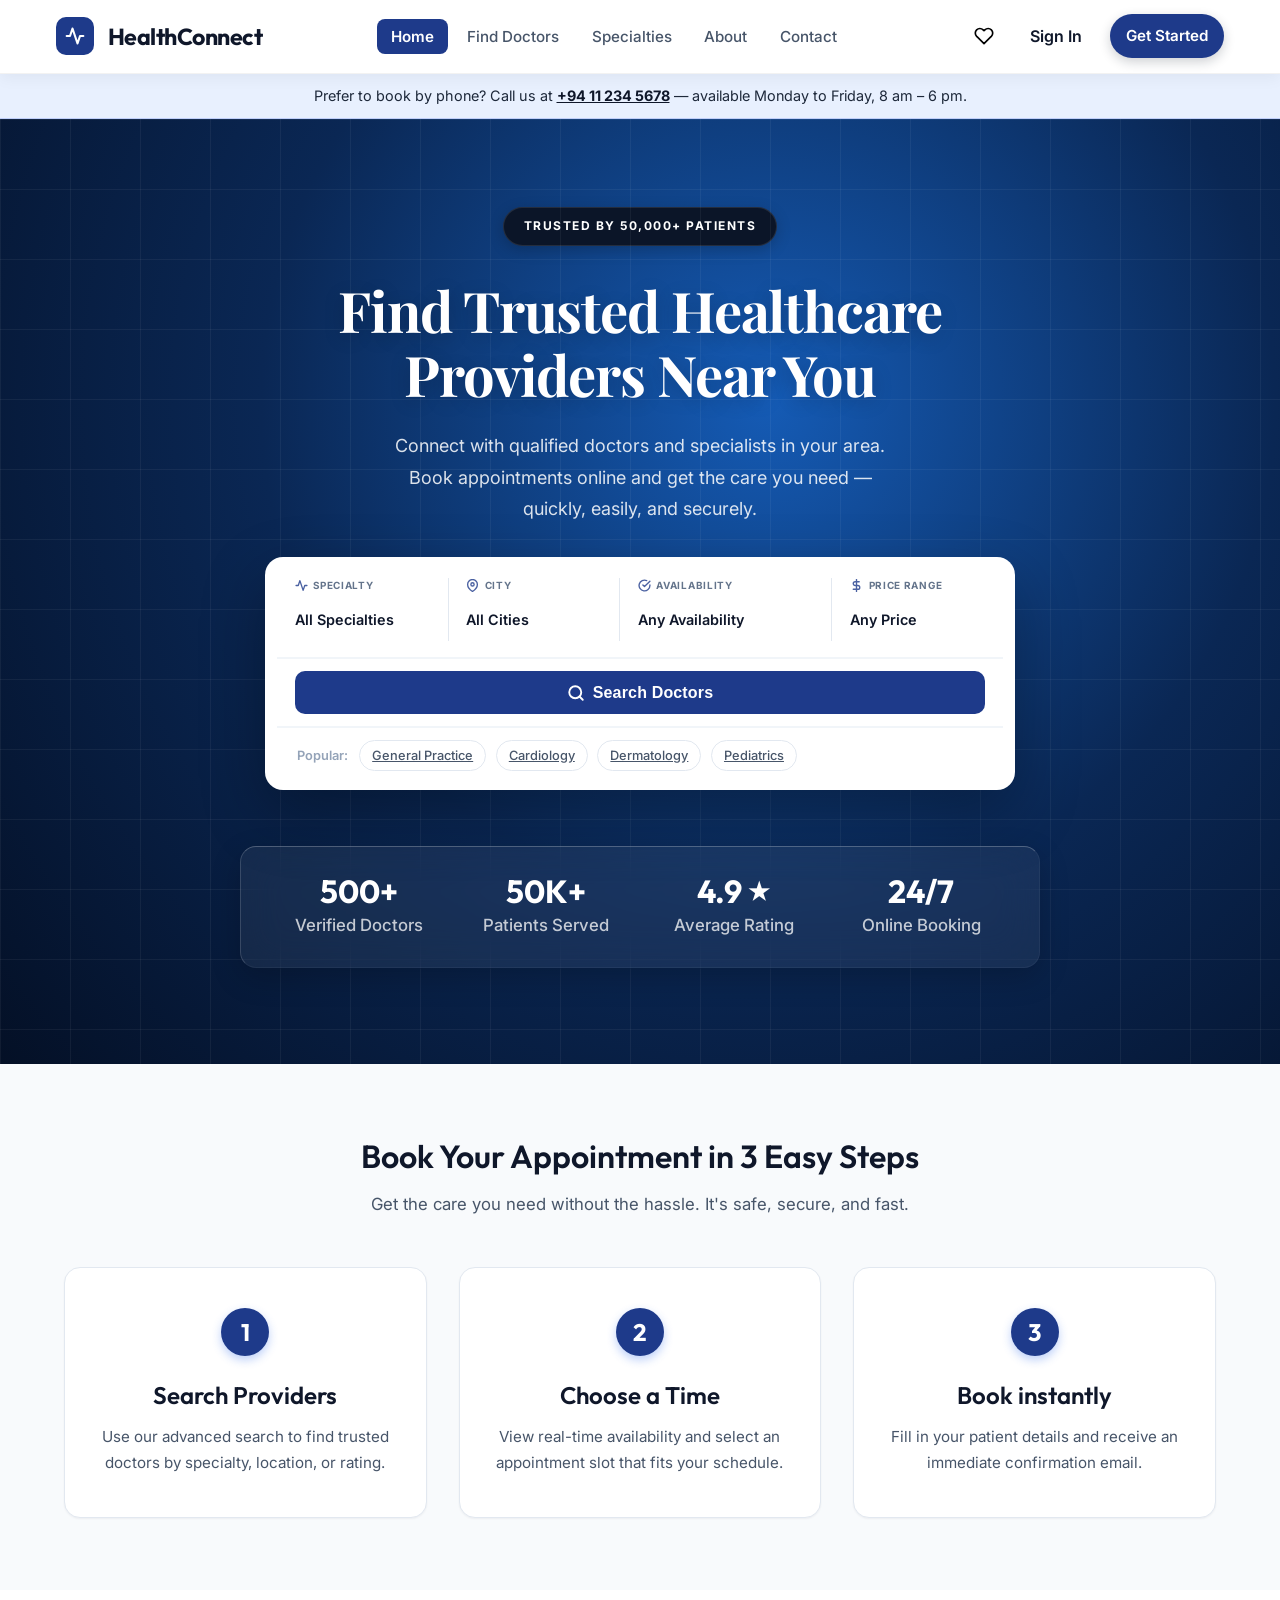
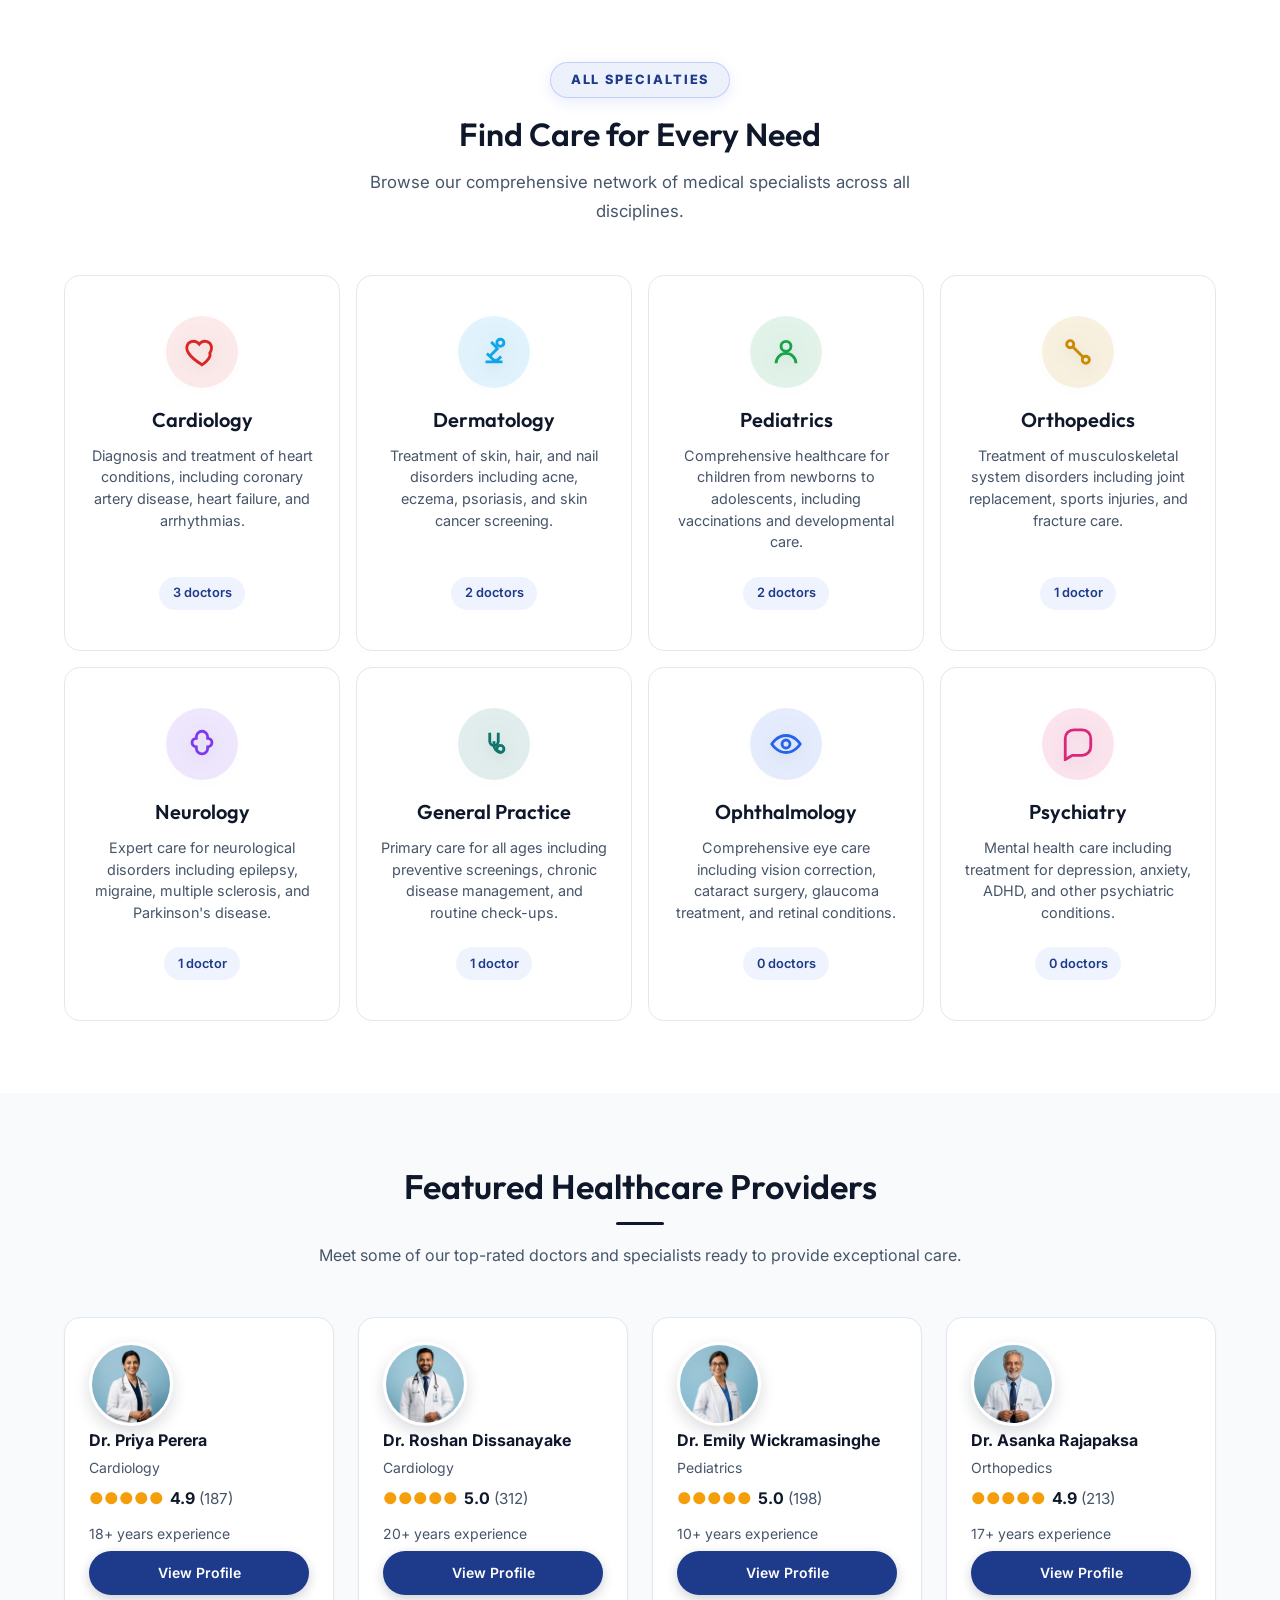
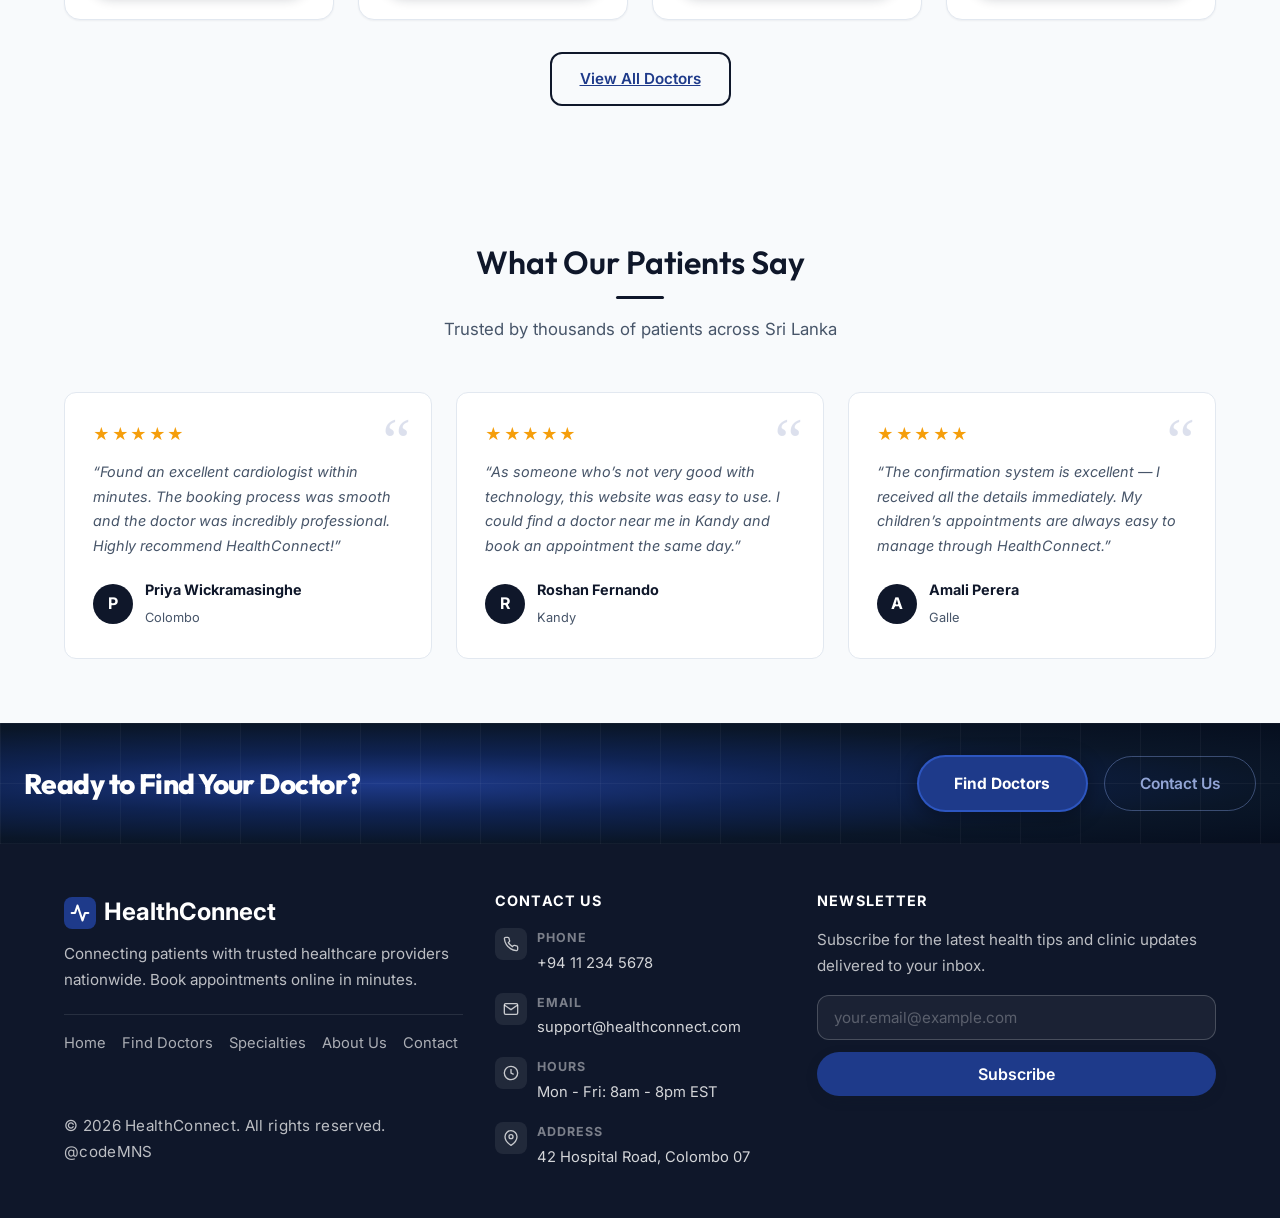
==== commit 81a33c3e: "Version 10.0" ====
--- a/index.html
+++ b/index.html
@@ -70,7 +70,7 @@
       <div class="container">
         <p>
           Prefer to book by phone? Call us at
-          <a href="tel:+18005550199" aria-label="Call HealthConnect on 1-800-555-0199">1-800-555-0199</a>
+          <a href="tel:+94112345678" aria-label="Call HealthConnect on +94 11 234 5678">+94 11 234 5678</a>
           &mdash; available Monday to Friday, 8&nbsp;am &ndash; 6&nbsp;pm.
         </p>
       </div>
@@ -278,7 +278,7 @@
         <div class="specialties-grid">
           <!-- Card 1 -->
           <a href="search.html?specialty=cardiology" class="specialty-card">
-            <div class="specialty-emoji">❤️</div>
+            <div class="specialty-emoji" aria-hidden="true"><svg viewBox="0 0 24 24" fill="none" stroke="currentColor" stroke-width="2"><path d="M12 21s-7-4.35-9.5-8.2C.3 9.4 1.2 5.8 4.4 4.7c2-.7 4.2 0 5.6 1.8 1.4-1.8 3.6-2.5 5.6-1.8 3.2 1.1 4.1 4.7 1.9 8.1C19 16.65 12 21 12 21z"/></svg></div>
             <h3>Cardiology</h3>
             <p>Diagnosis and treatment of heart conditions, including coronary artery disease, heart failure, and
               arrhythmias.</p>
@@ -287,7 +287,7 @@
 
           <!-- Card 2 -->
           <a href="search.html?specialty=dermatology" class="specialty-card">
-            <div class="specialty-emoji">🔬</div>
+            <div class="specialty-emoji" aria-hidden="true"><svg viewBox="0 0 24 24" fill="none" stroke="currentColor" stroke-width="2"><path d="M6 19h12M10 5l4 4M9 15l6-6M7 13l4 4a3 3 0 004.24 0l1.76-1.76"/><circle cx="16.5" cy="5.5" r="2.5"/></svg></div>
             <h3>Dermatology</h3>
             <p>Treatment of skin, hair, and nail disorders including acne, eczema, psoriasis, and skin cancer screening.
             </p>
@@ -296,7 +296,7 @@
 
           <!-- Card 3 -->
           <a href="search.html?specialty=pediatrics" class="specialty-card">
-            <div class="specialty-emoji">👶</div>
+            <div class="specialty-emoji" aria-hidden="true"><svg viewBox="0 0 24 24" fill="none" stroke="currentColor" stroke-width="2"><circle cx="12" cy="8" r="3.5"/><path d="M5 20a7 7 0 0114 0"/></svg></div>
             <h3>Pediatrics</h3>
             <p>Comprehensive healthcare for children from newborns to adolescents, including vaccinations and
               developmental care.</p>
@@ -305,7 +305,7 @@
 
           <!-- Card 4 -->
           <a href="search.html?specialty=orthopedics" class="specialty-card">
-            <div class="specialty-emoji">🦴</div>
+            <div class="specialty-emoji" aria-hidden="true"><svg viewBox="0 0 24 24" fill="none" stroke="currentColor" stroke-width="2"><circle cx="6.5" cy="6.5" r="2.5"/><circle cx="17.5" cy="17.5" r="2.5"/><path d="M8.3 8.3l7.4 7.4"/></svg></div>
             <h3>Orthopedics</h3>
             <p>Treatment of musculoskeletal system disorders including joint replacement, sports injuries, and fracture
               care.</p>
@@ -314,7 +314,7 @@
 
           <!-- Card 5 -->
           <a href="search.html?specialty=neurology" class="specialty-card">
-            <div class="specialty-emoji">🧠</div>
+            <div class="specialty-emoji" aria-hidden="true"><svg viewBox="0 0 24 24" fill="none" stroke="currentColor" stroke-width="2"><path d="M12 3a4 4 0 00-4 4v1a3 3 0 00-3 3 3 3 0 003 3v1a4 4 0 008 0v-1a3 3 0 003-3 3 3 0 00-3-3V7a4 4 0 00-4-4z"/></svg></div>
             <h3>Neurology</h3>
             <p>Expert care for neurological disorders including epilepsy, migraine, multiple sclerosis, and Parkinson's
               disease.</p>
@@ -323,7 +323,7 @@
 
           <!-- Card 6 -->
           <a href="search.html?specialty=general-practice" class="specialty-card">
-            <div class="specialty-emoji">🩺</div>
+            <div class="specialty-emoji" aria-hidden="true"><svg viewBox="0 0 24 24" fill="none" stroke="currentColor" stroke-width="2"><path d="M9 4v6a3 3 0 006 0V4"/><circle cx="16.5" cy="15.5" r="2.5"/><path d="M12 10v3a4.5 4.5 0 004.5 4.5"/></svg></div>
             <h3>General Practice</h3>
             <p>Primary care for all ages including preventive screenings, chronic disease management, and routine
               check-ups.</p>
@@ -332,7 +332,7 @@
 
           <!-- Card 7 -->
           <a href="search.html?specialty=ophthalmology" class="specialty-card">
-            <div class="specialty-emoji">👁️</div>
+            <div class="specialty-emoji" aria-hidden="true"><svg viewBox="0 0 24 24" fill="none" stroke="currentColor" stroke-width="2"><path d="M2 12s3.5-6 10-6 10 6 10 6-3.5 6-10 6S2 12 2 12z"/><circle cx="12" cy="12" r="2.8"/></svg></div>
             <h3>Ophthalmology</h3>
             <p>Comprehensive eye care including vision correction, cataract surgery, glaucoma treatment, and retinal
               conditions.</p>
@@ -341,7 +341,7 @@
 
           <!-- Card 8 -->
           <a href="search.html?specialty=psychiatry" class="specialty-card">
-            <div class="specialty-emoji">💬</div>
+            <div class="specialty-emoji" aria-hidden="true"><svg viewBox="0 0 24 24" fill="none" stroke="currentColor" stroke-width="2"><path d="M21 14a6 6 0 01-6 6H8l-5 3V8a6 6 0 016-6h6a6 6 0 016 6z"/></svg></div>
             <h3>Psychiatry</h3>
             <p>Mental health care including treatment for depression, anxiety, ADHD, and other psychiatric conditions.
             </p>
@@ -540,7 +540,7 @@
               </span>
               <div class="footer-contact-text">
                 <span class="footer-contact-label">Phone</span>
-                <a href="tel:+18005550199" class="footer-contact-value">1-800-HEALTH-1</a>
+                <a href="tel:+94112345678" class="footer-contact-value">+94 11 234 5678</a>
               </div>
             </div>
             <div class="footer-contact-item">
@@ -564,7 +564,7 @@
               </span>
               <div class="footer-contact-text">
                 <span class="footer-contact-label">Hours</span>
-                <span class="footer-contact-value">Mon &ndash; Fri: 8am &ndash; 8pm EST</span>
+                <span class="footer-contact-value">Mon - Fri: 8am - 8pm EST</span>
               </div>
             </div>
             <div class="footer-contact-item">
--- a/css/global.css
+++ b/css/global.css
@@ -15,9 +15,12 @@
     /* Deep Navy Primary Hub */
     --color-bg: #ffffff;
     --color-bg-soft: #f8fafc;
+    --color-bg-alt: #f8fafc;
     /* Slate 50 - extremely soft background */
     --color-text-primary: #0f172a;
     --color-text-secondary: #475569;
+    --color-text-light: #64748b;
+    --color-primary-light: #e0e7ff;
     /* Slate 600 - softer but high contrast */
     --color-success: #059669;
     /* Emerald 600 */
@@ -61,6 +64,7 @@
     /* Transitions */
     --transition-fast: 150ms cubic-bezier(0.4, 0, 0.2, 1);
     --transition-base: 300ms cubic-bezier(0.4, 0, 0.2, 1);
+    --transition-normal: 300ms cubic-bezier(0.4, 0, 0.2, 1);
 }
 
 /* ===== CSS RESET ===== */
@@ -454,7 +458,7 @@
 
 .back-to-top:hover {
     background-color: var(--color-accent);
-    transform: translateY(-5px);
+    transform: translateY(-2px);
     box-shadow: var(--shadow-xl);
 }
 
@@ -477,7 +481,7 @@
 
 .card:hover {
     box-shadow: 0 8px 24px rgba(0, 0, 0, 0.12);
-    transform: translateY(-3px);
+    transform: translateY(-2px);
     border-left: 3px solid var(--color-accent);
 }
 
@@ -2169,102 +2173,6 @@
     margin-top: 0.5rem;
 }
 
-/* ===== FOOTER SPEC ALIASES ===== */
-
-/* Spec: footer.site-footer (HTML uses plain <footer>) */
-footer.site-footer {
-    background-color: var(--color-primary);
-    color: white;
-    padding: 3.5rem 0 0;
-}
-
-/* Spec: .footer-column (HTML uses .footer-col) — shared layout rules below */
-
-/* Spec: .footer-brand p */
-.footer-brand p {
-    color: rgba(255, 255, 255, 0.65);
-    font-size: 0.875rem;
-    margin-top: 0.75rem;
-    line-height: 1.6;
-    max-width: 260px;
-}
-
-/* Spec: .footer-column h4 */
-.footer-column h4 {
-    font-size: 0.875rem;
-    font-weight: 700;
-    text-transform: uppercase;
-    letter-spacing: 0.08em;
-    color: white;
-    margin-bottom: 1rem;
-}
-
-/* Spec: .footer-column ul */
-.footer-column ul {
-    list-style: none;
-    padding: 0;
-    margin: 0;
-}
-
-.footer-column ul li {
-    margin-bottom: 0.5rem;
-}
-
-.footer-column ul li a {
-    color: rgba(255, 255, 255, 0.65);
-    font-size: 0.875rem;
-    text-decoration: none;
-    transition: color var(--transition-fast);
-}
-
-.footer-column ul li a:hover {
-    color: white;
-    text-decoration: none;
-}
-
-/* Spec: .footer-contact */
-.footer-contact {
-    color: rgba(255, 255, 255, 0.65);
-    font-size: 0.875rem;
-    line-height: 1.8;
-}
-
-/* Spec: .footer-bottom (HTML uses .copyright-bar) */
-.footer-bottom {
-    border-top: 1px solid rgba(255, 255, 255, 0.1);
-    padding: 1.25rem 1.5rem;
-    display: flex;
-    justify-content: space-between;
-    align-items: center;
-    max-width: 1200px;
-    margin-left: auto;
-    margin-right: auto;
-}
-
-.footer-bottom p {
-    color: rgba(255, 255, 255, 0.5);
-    font-size: 0.8rem;
-    margin: 0;
-}
-
-/* Spec: .footer-bottom-links (HTML uses .copyright-links) */
-.footer-bottom-links {
-    display: flex;
-    gap: 1.5rem;
-}
-
-.footer-bottom-links a {
-    color: rgba(255, 255, 255, 0.5);
-    font-size: 0.8rem;
-    text-decoration: none;
-    transition: color var(--transition-fast);
-}
-
-.footer-bottom-links a:hover {
-    color: white;
-    text-decoration: none;
-}
-
 /* ===== CONFIRMATION PAGE SPEC ALIASES ===== */
 
 /* Spec: .confirmation-icon (HTML uses .success-icon) */
@@ -2476,7 +2384,7 @@
 }
 
 .service-card:hover {
-    transform: translateY(-4px);
+    transform: translateY(-2px);
     box-shadow: 0 8px 24px rgba(0, 0, 0, 0.10);
 }
 
--- a/css/auth.css
+++ b/css/auth.css
@@ -42,7 +42,7 @@
     display: block;
     margin-bottom: var(--spacing-xs);
     font-weight: 600;
-    color: var(--color-text);
+    color: var(--color-text-primary);
 }
 
 .auth-form input {
@@ -121,7 +121,7 @@
     z-index: 10000;
     opacity: 0;
     visibility: hidden;
-    transition: all var(--transition-normal);
+    transition: all var(--transition-base);
     backdrop-filter: blur(4px);
 }
 
@@ -139,7 +139,7 @@
     padding: var(--spacing-xl);
     position: relative;
     transform: translateY(20px);
-    transition: transform var(--transition-normal);
+    transition: transform var(--transition-base);
     text-align: center;
 }
 
--- a/css/home.css
+++ b/css/home.css
@@ -551,7 +551,7 @@
 }
 
 .step-card:hover {
-    transform: translateY(-5px);
+    transform: translateY(-2px);
     box-shadow: var(--shadow-md);
 }
 
@@ -644,15 +644,67 @@
 .specialty-card:hover:not(.disabled) {
     border-color: rgba(37, 99, 235, 0.3);
     box-shadow: var(--shadow-lg);
-    transform: translateY(-5px);
+    transform: translateY(-2px);
     text-decoration: none !important;
 }
 
 .specialty-emoji {
-    font-size: 3.5rem;
+    width: 72px;
+    height: 72px;
+    border-radius: 50%;
+    display: flex;
+    align-items: center;
+    justify-content: center;
     margin-bottom: 1.2rem;
-    line-height: 1;
-    filter: drop-shadow(0 4px 6px rgba(0, 0, 0, 0.1));
+    color: var(--color-accent);
+    background: rgba(37, 99, 235, 0.09);
+    filter: drop-shadow(0 4px 6px rgba(0, 0, 0, 0.08));
+}
+
+.specialty-emoji svg {
+    width: 34px;
+    height: 34px;
+}
+
+/* Color themes per specialty card for richer visual hierarchy */
+.specialties-grid .specialty-card:nth-child(1) .specialty-emoji {
+    color: #dc2626;
+    background: rgba(220, 38, 38, 0.10);
+}
+
+.specialties-grid .specialty-card:nth-child(2) .specialty-emoji {
+    color: #0ea5e9;
+    background: rgba(14, 165, 233, 0.12);
+}
+
+.specialties-grid .specialty-card:nth-child(3) .specialty-emoji {
+    color: #16a34a;
+    background: rgba(22, 163, 74, 0.12);
+}
+
+.specialties-grid .specialty-card:nth-child(4) .specialty-emoji {
+    color: #ca8a04;
+    background: rgba(202, 138, 4, 0.12);
+}
+
+.specialties-grid .specialty-card:nth-child(5) .specialty-emoji {
+    color: #7c3aed;
+    background: rgba(124, 58, 237, 0.12);
+}
+
+.specialties-grid .specialty-card:nth-child(6) .specialty-emoji {
+    color: #0f766e;
+    background: rgba(15, 118, 110, 0.12);
+}
+
+.specialties-grid .specialty-card:nth-child(7) .specialty-emoji {
+    color: #2563eb;
+    background: rgba(37, 99, 235, 0.12);
+}
+
+.specialties-grid .specialty-card:nth-child(8) .specialty-emoji {
+    color: #db2777;
+    background: rgba(219, 39, 119, 0.12);
 }
 
 .specialty-card h3 {
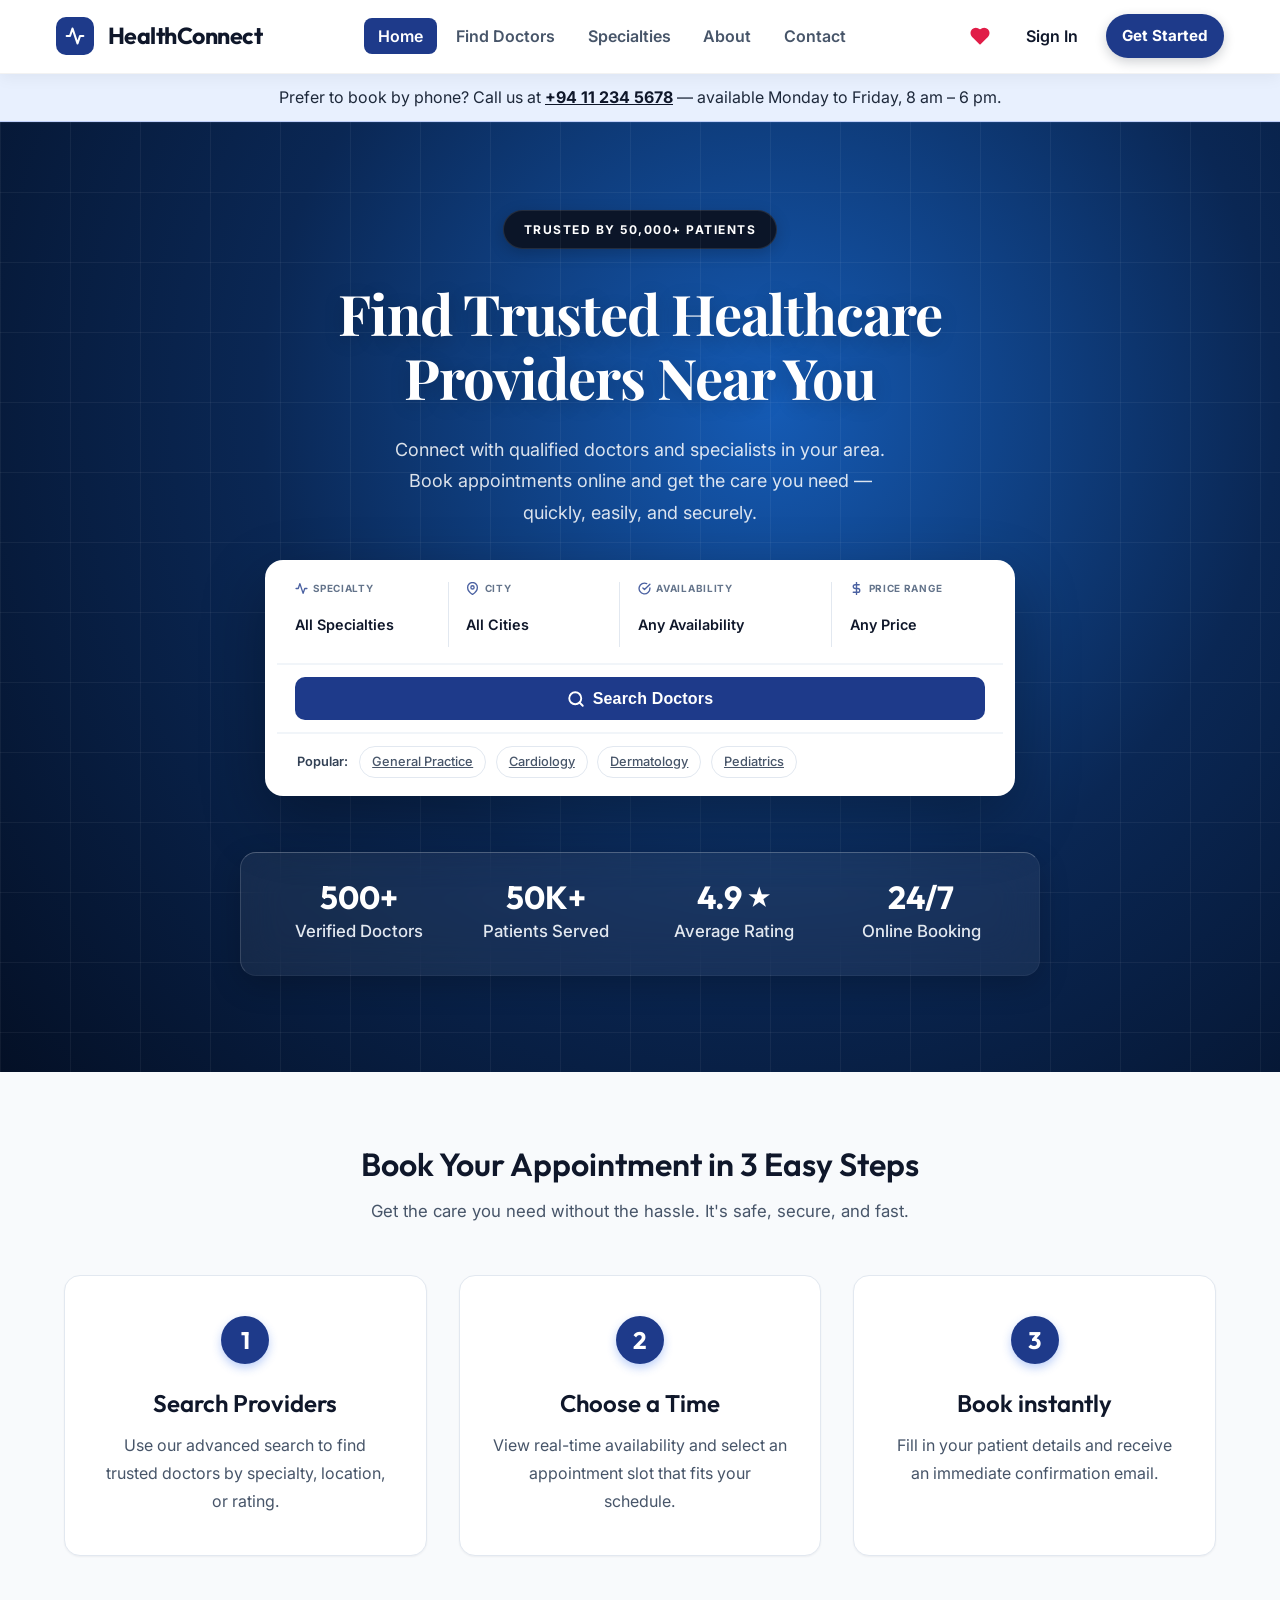
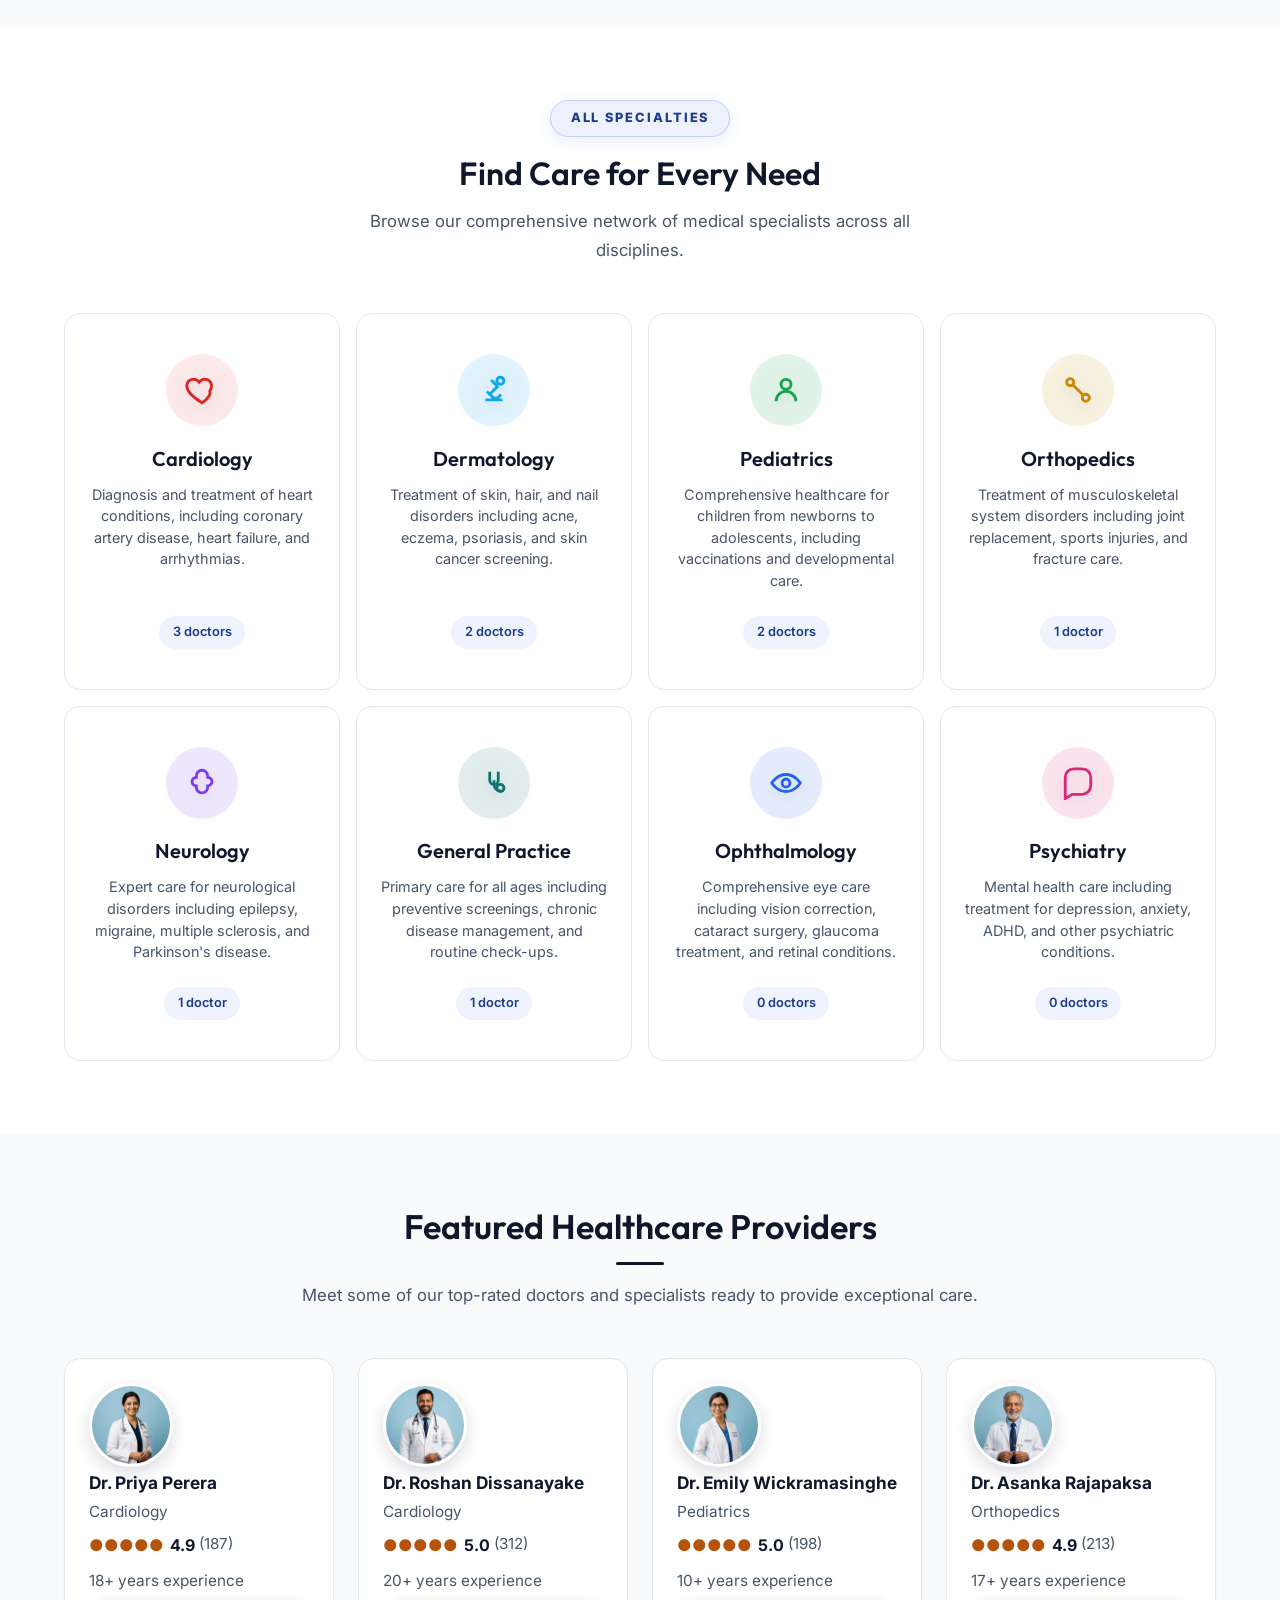
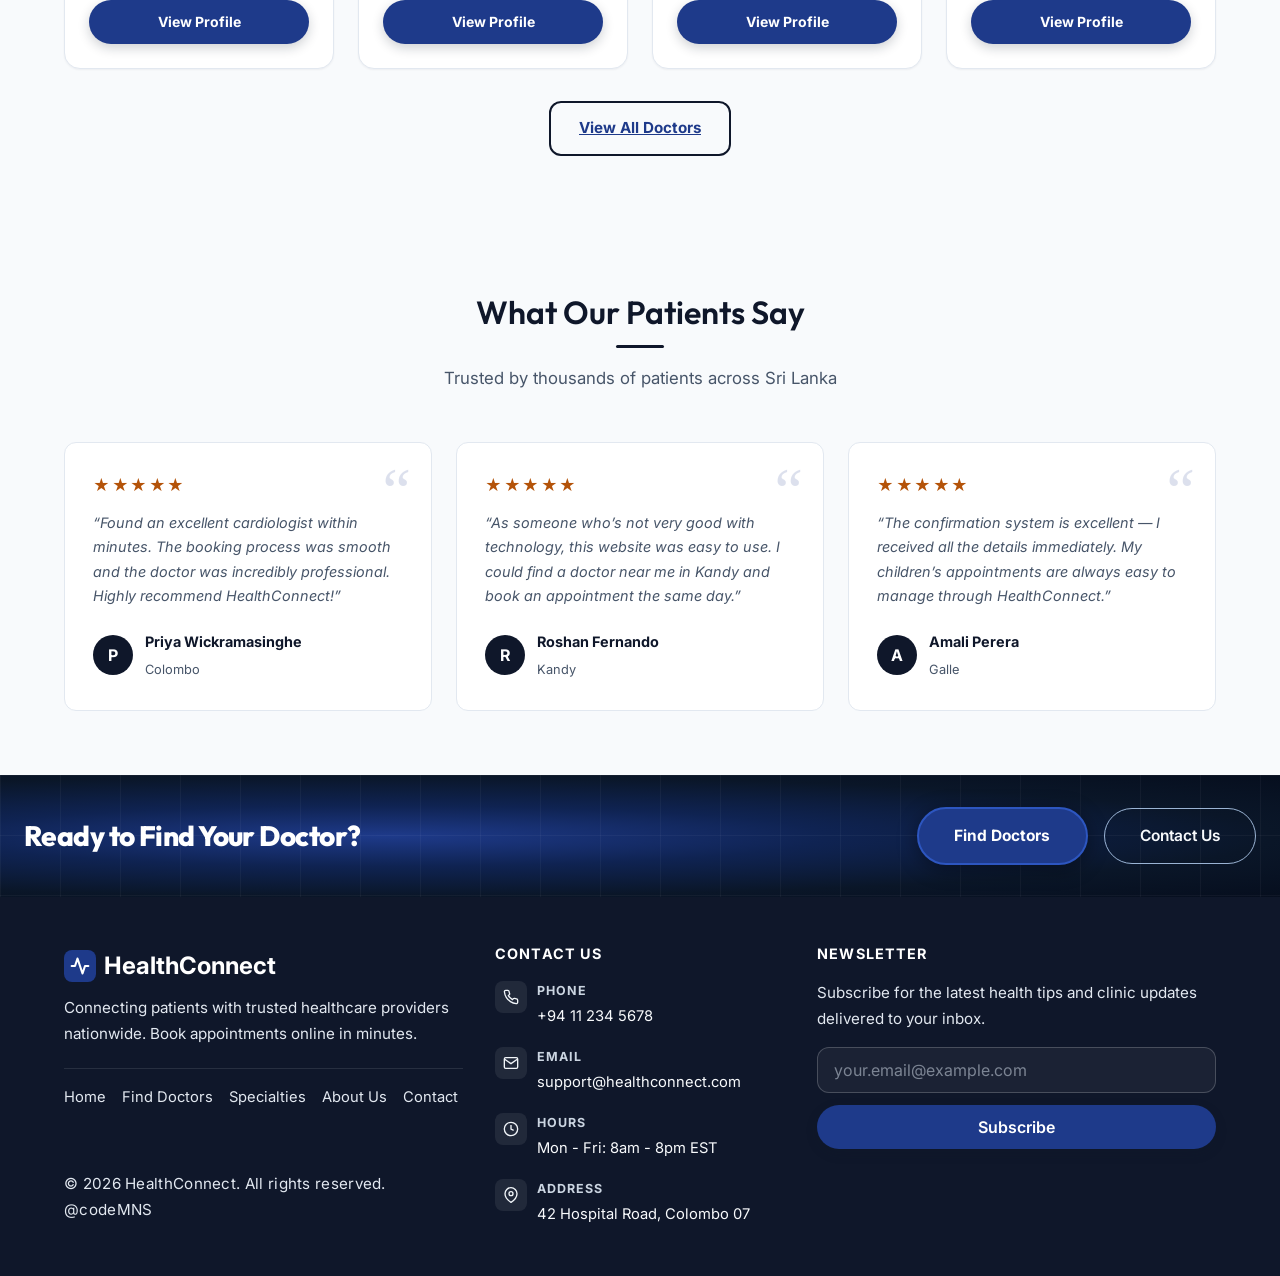
==== commit 9a073e87: "Version 10.1" ====
--- a/index.html
+++ b/index.html
@@ -1,9 +1,10 @@
-﻿<!DOCTYPE html>
+<!DOCTYPE html>
 <html lang="en">
 
 <head>
   <meta charset="UTF-8">
   <meta name="viewport" content="width=device-width, initial-scale=1.0">
+  <link rel="icon" type="image/svg+xml" href="images/favicon.svg">
   <title>HealthConnect — Find Trusted Healthcare Providers</title>
   <meta name="description"
     content="HealthConnect helps you find trusted healthcare providers across Sri Lanka. Browse 50+ specialist doctors, view availability, and book appointments online.">
@@ -56,7 +57,7 @@
             </svg>
           </button>
           <a href="#" class="btn-sign-in">Sign In</a>
-          <a href="#how-it-works" class="btn-primary btn-sm">Get Started</a>
+          <a href="index.html#how-it-works" class="btn-primary btn-sm">Get Started</a>
         </div>
       </div>
     </nav>
@@ -278,7 +279,11 @@
         <div class="specialties-grid">
           <!-- Card 1 -->
           <a href="search.html?specialty=cardiology" class="specialty-card">
-            <div class="specialty-emoji" aria-hidden="true"><svg viewBox="0 0 24 24" fill="none" stroke="currentColor" stroke-width="2"><path d="M12 21s-7-4.35-9.5-8.2C.3 9.4 1.2 5.8 4.4 4.7c2-.7 4.2 0 5.6 1.8 1.4-1.8 3.6-2.5 5.6-1.8 3.2 1.1 4.1 4.7 1.9 8.1C19 16.65 12 21 12 21z"/></svg></div>
+            <div class="specialty-emoji" aria-hidden="true"><svg viewBox="0 0 24 24" fill="none" stroke="currentColor"
+                stroke-width="2">
+                <path
+                  d="M12 21s-7-4.35-9.5-8.2C.3 9.4 1.2 5.8 4.4 4.7c2-.7 4.2 0 5.6 1.8 1.4-1.8 3.6-2.5 5.6-1.8 3.2 1.1 4.1 4.7 1.9 8.1C19 16.65 12 21 12 21z" />
+              </svg></div>
             <h3>Cardiology</h3>
             <p>Diagnosis and treatment of heart conditions, including coronary artery disease, heart failure, and
               arrhythmias.</p>
@@ -287,7 +292,11 @@
 
           <!-- Card 2 -->
           <a href="search.html?specialty=dermatology" class="specialty-card">
-            <div class="specialty-emoji" aria-hidden="true"><svg viewBox="0 0 24 24" fill="none" stroke="currentColor" stroke-width="2"><path d="M6 19h12M10 5l4 4M9 15l6-6M7 13l4 4a3 3 0 004.24 0l1.76-1.76"/><circle cx="16.5" cy="5.5" r="2.5"/></svg></div>
+            <div class="specialty-emoji" aria-hidden="true"><svg viewBox="0 0 24 24" fill="none" stroke="currentColor"
+                stroke-width="2">
+                <path d="M6 19h12M10 5l4 4M9 15l6-6M7 13l4 4a3 3 0 004.24 0l1.76-1.76" />
+                <circle cx="16.5" cy="5.5" r="2.5" />
+              </svg></div>
             <h3>Dermatology</h3>
             <p>Treatment of skin, hair, and nail disorders including acne, eczema, psoriasis, and skin cancer screening.
             </p>
@@ -296,7 +305,11 @@
 
           <!-- Card 3 -->
           <a href="search.html?specialty=pediatrics" class="specialty-card">
-            <div class="specialty-emoji" aria-hidden="true"><svg viewBox="0 0 24 24" fill="none" stroke="currentColor" stroke-width="2"><circle cx="12" cy="8" r="3.5"/><path d="M5 20a7 7 0 0114 0"/></svg></div>
+            <div class="specialty-emoji" aria-hidden="true"><svg viewBox="0 0 24 24" fill="none" stroke="currentColor"
+                stroke-width="2">
+                <circle cx="12" cy="8" r="3.5" />
+                <path d="M5 20a7 7 0 0114 0" />
+              </svg></div>
             <h3>Pediatrics</h3>
             <p>Comprehensive healthcare for children from newborns to adolescents, including vaccinations and
               developmental care.</p>
@@ -305,7 +318,12 @@
 
           <!-- Card 4 -->
           <a href="search.html?specialty=orthopedics" class="specialty-card">
-            <div class="specialty-emoji" aria-hidden="true"><svg viewBox="0 0 24 24" fill="none" stroke="currentColor" stroke-width="2"><circle cx="6.5" cy="6.5" r="2.5"/><circle cx="17.5" cy="17.5" r="2.5"/><path d="M8.3 8.3l7.4 7.4"/></svg></div>
+            <div class="specialty-emoji" aria-hidden="true"><svg viewBox="0 0 24 24" fill="none" stroke="currentColor"
+                stroke-width="2">
+                <circle cx="6.5" cy="6.5" r="2.5" />
+                <circle cx="17.5" cy="17.5" r="2.5" />
+                <path d="M8.3 8.3l7.4 7.4" />
+              </svg></div>
             <h3>Orthopedics</h3>
             <p>Treatment of musculoskeletal system disorders including joint replacement, sports injuries, and fracture
               care.</p>
@@ -314,7 +332,11 @@
 
           <!-- Card 5 -->
           <a href="search.html?specialty=neurology" class="specialty-card">
-            <div class="specialty-emoji" aria-hidden="true"><svg viewBox="0 0 24 24" fill="none" stroke="currentColor" stroke-width="2"><path d="M12 3a4 4 0 00-4 4v1a3 3 0 00-3 3 3 3 0 003 3v1a4 4 0 008 0v-1a3 3 0 003-3 3 3 0 00-3-3V7a4 4 0 00-4-4z"/></svg></div>
+            <div class="specialty-emoji" aria-hidden="true"><svg viewBox="0 0 24 24" fill="none" stroke="currentColor"
+                stroke-width="2">
+                <path
+                  d="M12 3a4 4 0 00-4 4v1a3 3 0 00-3 3 3 3 0 003 3v1a4 4 0 008 0v-1a3 3 0 003-3 3 3 0 00-3-3V7a4 4 0 00-4-4z" />
+              </svg></div>
             <h3>Neurology</h3>
             <p>Expert care for neurological disorders including epilepsy, migraine, multiple sclerosis, and Parkinson's
               disease.</p>
@@ -323,7 +345,12 @@
 
           <!-- Card 6 -->
           <a href="search.html?specialty=general-practice" class="specialty-card">
-            <div class="specialty-emoji" aria-hidden="true"><svg viewBox="0 0 24 24" fill="none" stroke="currentColor" stroke-width="2"><path d="M9 4v6a3 3 0 006 0V4"/><circle cx="16.5" cy="15.5" r="2.5"/><path d="M12 10v3a4.5 4.5 0 004.5 4.5"/></svg></div>
+            <div class="specialty-emoji" aria-hidden="true"><svg viewBox="0 0 24 24" fill="none" stroke="currentColor"
+                stroke-width="2">
+                <path d="M9 4v6a3 3 0 006 0V4" />
+                <circle cx="16.5" cy="15.5" r="2.5" />
+                <path d="M12 10v3a4.5 4.5 0 004.5 4.5" />
+              </svg></div>
             <h3>General Practice</h3>
             <p>Primary care for all ages including preventive screenings, chronic disease management, and routine
               check-ups.</p>
@@ -332,7 +359,11 @@
 
           <!-- Card 7 -->
           <a href="search.html?specialty=ophthalmology" class="specialty-card">
-            <div class="specialty-emoji" aria-hidden="true"><svg viewBox="0 0 24 24" fill="none" stroke="currentColor" stroke-width="2"><path d="M2 12s3.5-6 10-6 10 6 10 6-3.5 6-10 6S2 12 2 12z"/><circle cx="12" cy="12" r="2.8"/></svg></div>
+            <div class="specialty-emoji" aria-hidden="true"><svg viewBox="0 0 24 24" fill="none" stroke="currentColor"
+                stroke-width="2">
+                <path d="M2 12s3.5-6 10-6 10 6 10 6-3.5 6-10 6S2 12 2 12z" />
+                <circle cx="12" cy="12" r="2.8" />
+              </svg></div>
             <h3>Ophthalmology</h3>
             <p>Comprehensive eye care including vision correction, cataract surgery, glaucoma treatment, and retinal
               conditions.</p>
@@ -341,7 +372,10 @@
 
           <!-- Card 8 -->
           <a href="search.html?specialty=psychiatry" class="specialty-card">
-            <div class="specialty-emoji" aria-hidden="true"><svg viewBox="0 0 24 24" fill="none" stroke="currentColor" stroke-width="2"><path d="M21 14a6 6 0 01-6 6H8l-5 3V8a6 6 0 016-6h6a6 6 0 016 6z"/></svg></div>
+            <div class="specialty-emoji" aria-hidden="true"><svg viewBox="0 0 24 24" fill="none" stroke="currentColor"
+                stroke-width="2">
+                <path d="M21 14a6 6 0 01-6 6H8l-5 3V8a6 6 0 016-6h6a6 6 0 016 6z" />
+              </svg></div>
             <h3>Psychiatry</h3>
             <p>Mental health care including treatment for depression, anxiety, ADHD, and other psychiatric conditions.
             </p>
--- a/css/global.css
+++ b/css/global.css
@@ -841,7 +841,7 @@
     display: inline-flex;
     align-items: center;
     gap: 2px;
-    color: #f59e0b;
+    color: #b45309;
     font-size: 1rem;
     margin-bottom: var(--spacing-xs);
 }
@@ -992,7 +992,7 @@
 /* ===== FOOTER ===== */
 footer {
     background-color: var(--color-primary);
-    color: rgba(255, 255, 255, 0.85);
+    color: #f8fafc;
 }
 
 .footer-main {
@@ -1044,7 +1044,7 @@
 .footer-col>p,
 .footer-contact p {
     font-size: 0.95rem;
-    color: rgba(255, 255, 255, 0.72);
+    color: #e2e8f0;
     line-height: 1.7;
     margin-bottom: var(--spacing-xs);
 }
@@ -1061,7 +1061,7 @@
 
 .footer-nav a {
     font-size: 0.92rem;
-    color: rgba(255, 255, 255, 0.65);
+    color: #e2e8f0;
     text-decoration: none;
     transition: color var(--transition-fast);
 }
@@ -1092,7 +1092,7 @@
     flex-shrink: 0;
     background-color: rgba(255, 255, 255, 0.08);
     border-radius: 8px;
-    color: rgba(255, 255, 255, 0.75);
+    color: #f1f5f9;
     margin-top: 1px;
 }
 
@@ -1106,13 +1106,13 @@
     font-weight: 700;
     text-transform: uppercase;
     letter-spacing: 0.07em;
-    color: rgba(255, 255, 255, 0.45);
+    color: #cbd5e1;
     margin-bottom: 0.15rem;
 }
 
 .footer-contact-value {
     font-size: 0.92rem;
-    color: rgba(255, 255, 255, 0.82);
+    color: #f8fafc;
     text-decoration: none;
     transition: color var(--transition-fast);
 }
@@ -1145,7 +1145,7 @@
 }
 
 .newsletter-form input::placeholder {
-    color: rgba(255, 255, 255, 0.5);
+    color: #cbd5e1;
 }
 
 .newsletter-form input:focus {
@@ -1177,7 +1177,7 @@
 
 .footer-col ul li a {
     font-size: 0.95rem;
-    color: rgba(255, 255, 255, 0.72);
+    color: #e2e8f0;
     text-decoration: none;
     transition: color var(--transition-fast);
 }
@@ -1189,7 +1189,7 @@
 /* ===== FOOTER COPYRIGHT (Column 1, aligned with Address in Column 2) ===== */
 .footer-copyright {
     font-size: 0.78rem;
-    color: rgba(255, 255, 255, 0.38);
+    color: #cbd5e1;
     margin-top: auto;
     margin-bottom: 0;
     padding-top: var(--spacing-sm);
@@ -1311,11 +1311,12 @@
     background-color: var(--color-bg-soft);
 }
 
-.calendar-day.selected {
-    background-color: var(--color-primary);
-    color: var(--color-bg);
+.calendar-day.selected,
+.calendar-day.available.selected {
+    background-color: var(--color-primary) !important;
+    color: var(--color-bg) !important;
     border-radius: var(--radius-sm);
-    font-weight: 600;
+    font-weight: 700;
 }
 
 .calendar-day.available {
@@ -1870,7 +1871,7 @@
 /* White-on-dark overrides for popular links inside the dark hero */
 .hero .popular-links span,
 .popular-label {
-    color: rgba(255, 255, 255, 0.7);
+    color: #e2e8f0;
     font-size: 0.875rem;
     font-weight: 600;
 }
@@ -1878,7 +1879,7 @@
 .hero .popular-link {
     background: rgba(255, 255, 255, 0.12);
     border-color: rgba(255, 255, 255, 0.25);
-    color: rgba(255, 255, 255, 0.9);
+    color: #f8fafc;
     text-decoration: none;
 }
 
@@ -2106,7 +2107,7 @@
 
 /* Spec: .stars (HTML uses the star characters directly) */
 .stars {
-    color: #f59e0b;
+    color: #b45309;
     font-size: 0.9rem;
     letter-spacing: 0.05rem;
 }
@@ -2586,6 +2587,68 @@
     display: block;
 }
 
+/* =========================================================
+   A4.5: UNIFIED SUBPAGE HERO (Contact, About, Specialties, Dashboard)
+   ========================================================= */
+.subpage-hero {
+    position: relative;
+    background: radial-gradient(ellipse at 30% 50%, #1e3a8a 0%, #0f2352 35%, #0a1628 70%, #060e1e 100%);
+    padding: 3.5rem 0 3.5rem;
+    /* Reduced height from 5.5rem */
+    text-align: center;
+    overflow: hidden;
+    color: white;
+}
+
+.subpage-hero::before {
+    content: '';
+    position: absolute;
+    inset: 0;
+    background-image:
+        linear-gradient(to right, rgba(255, 255, 255, 0.04) 1px, transparent 1px),
+        linear-gradient(to bottom, rgba(255, 255, 255, 0.04) 1px, transparent 1px);
+    background-size: 60px 60px;
+    pointer-events: none;
+}
+
+.subpage-hero-content {
+    position: relative;
+    z-index: 1;
+}
+
+.subpage-hero-content .section-pill {
+    display: inline-block;
+    background-color: rgba(255, 255, 255, 0.1);
+    color: #ffffff;
+    border: 1px solid rgba(255, 255, 255, 0.2);
+    padding: 0.4rem 1.2rem;
+    border-radius: var(--radius-full);
+    font-size: 0.75rem;
+    font-weight: 700;
+    letter-spacing: 0.1em;
+    text-transform: uppercase;
+    margin-bottom: 1.25rem;
+    box-shadow: 0 4px 15px rgba(0, 0, 0, 0.1);
+}
+
+.subpage-hero-content h1 {
+    font-family: var(--font-family-display);
+    font-size: clamp(2.2rem, 5vw, 3rem);
+    font-weight: 800;
+    color: #ffffff;
+    margin-bottom: 1rem;
+    letter-spacing: -0.03em;
+    line-height: 1.15;
+}
+
+.subpage-hero-content>p {
+    font-size: 1.08rem;
+    color: rgba(200, 220, 255, 0.85);
+    max-width: 640px;
+    margin: 0 auto;
+    line-height: 1.75;
+}
+
 /* ----- A5: Testimonials ----- */
 .testimonials-grid {
     display: grid;
@@ -2615,7 +2678,7 @@
 }
 
 .testimonial-stars {
-    color: #f59e0b;
+    color: #b45309;
     font-size: 1rem;
     margin-bottom: 0.75rem;
     letter-spacing: 0.1em;
@@ -2766,15 +2829,15 @@
 }
 
 .badge-success {
-    background-color: #ecfdf5;
-    color: #059669;
-    border: 1px solid #a7f3d0;
+    background-color: #dcfce7;
+    color: #14532d;
+    border: 1px solid #86efac;
 }
 
 .badge-closed {
-    background-color: #fef2f2;
-    color: #dc2626;
-    border: 1px solid #fecaca;
+    background-color: #fee2e2;
+    color: #991b1b;
+    border: 1px solid #fca5a5;
 }
 
 /* =============================================
@@ -3180,4 +3243,79 @@
         grid-template-columns: 1fr;
         gap: 1.5rem;
     }
+}
+
+/* ========================================================
+   FINAL POLISH: READABILITY + UX (NO LAYOUT RESTRUCTURE)
+   ======================================================== */
+
+/* Slightly larger readable base for mixed age groups (18-70). */
+:root {
+    --font-size-base: 1.1rem;
+    --line-height-base: 1.75;
+}
+
+body {
+    -webkit-font-smoothing: antialiased;
+    -moz-osx-font-smoothing: grayscale;
+    text-rendering: optimizeLegibility;
+}
+
+p,
+li {
+    font-size: 1rem;
+}
+
+.nav-links a {
+    font-size: 1rem;
+    font-weight: 600;
+}
+
+.btn-primary,
+.btn-outline,
+.btn,
+.btn-primary.btn-sm {
+    font-weight: 700;
+}
+
+label,
+legend {
+    font-size: 1.02rem;
+    font-weight: 700;
+}
+
+input[type="text"],
+input[type="email"],
+input[type="tel"],
+input[type="date"],
+input[type="number"],
+input[type="search"],
+select,
+textarea,
+.form-control {
+    min-height: 46px;
+    font-size: 1rem;
+}
+
+.text-small {
+    font-size: 0.96rem;
+}
+
+.error-message,
+.success-message {
+    font-size: 0.96rem;
+}
+
+.breadcrumb,
+.pagination-btn,
+.rating-count,
+.credential-year,
+.confirmation-number-label {
+    font-size: 0.95rem;
+}
+
+.section-sub,
+.section-sub-large,
+.form-intro {
+    font-size: 1.05rem;
 }
--- a/css/home.css
+++ b/css/home.css
@@ -17,7 +17,7 @@
 }
 
 .hero-sub {
-    font-size: 1.05rem;
+    font-size: 1.1rem;
     color: var(--color-text-secondary);
     margin-bottom: var(--spacing-lg);
 }
@@ -68,18 +68,18 @@
 
 .doctor-name {
     font-family: var(--font-family-base);
-    font-size: 1rem;
+    font-size: 1.08rem;
     font-weight: 700;
     margin: 0;
 }
 
 .doctor-specialty {
-    font-size: 0.875rem;
+    font-size: 0.96rem;
     margin: 0;
 }
 
 .doctor-experience {
-    font-size: 0.875rem;
+    font-size: 0.96rem;
     margin: 0;
 }
 
@@ -181,13 +181,13 @@
     align-items: center;
     justify-content: center;
     background-color: transparent;
-    color: rgba(180, 200, 255, 0.8) !important;
+    color: #f8fafc !important;
     font-weight: 600;
     font-size: 0.97rem;
     padding: 0.83rem 2.2rem;
     border-radius: 50px;
     text-decoration: none;
-    border: 1.5px solid rgba(150, 180, 255, 0.35);
+    border: 1.5px solid rgba(191, 219, 254, 0.8);
     transition: background-color 0.2s ease, border-color 0.2s ease, color 0.2s ease, transform 0.2s ease;
 }
 
@@ -414,7 +414,7 @@
 .hero-quick-label {
     font-size: 0.8rem;
     font-weight: 600;
-    color: #94a3b8;
+    color: #334155;
     margin-right: 0.1rem;
 }
 
@@ -504,7 +504,7 @@
 
 .stat-glass-label {
     font-size: 1.05rem;
-    color: rgba(255, 255, 255, 0.75);
+    color: #e2e8f0;
     font-weight: 500;
 }
 
@@ -578,7 +578,7 @@
 
 .step-card p {
     color: var(--color-text-secondary);
-    font-size: 0.95rem;
+    font-size: 1rem;
 }
 
 /* --- Specialties Section Emoji Redesign --- */
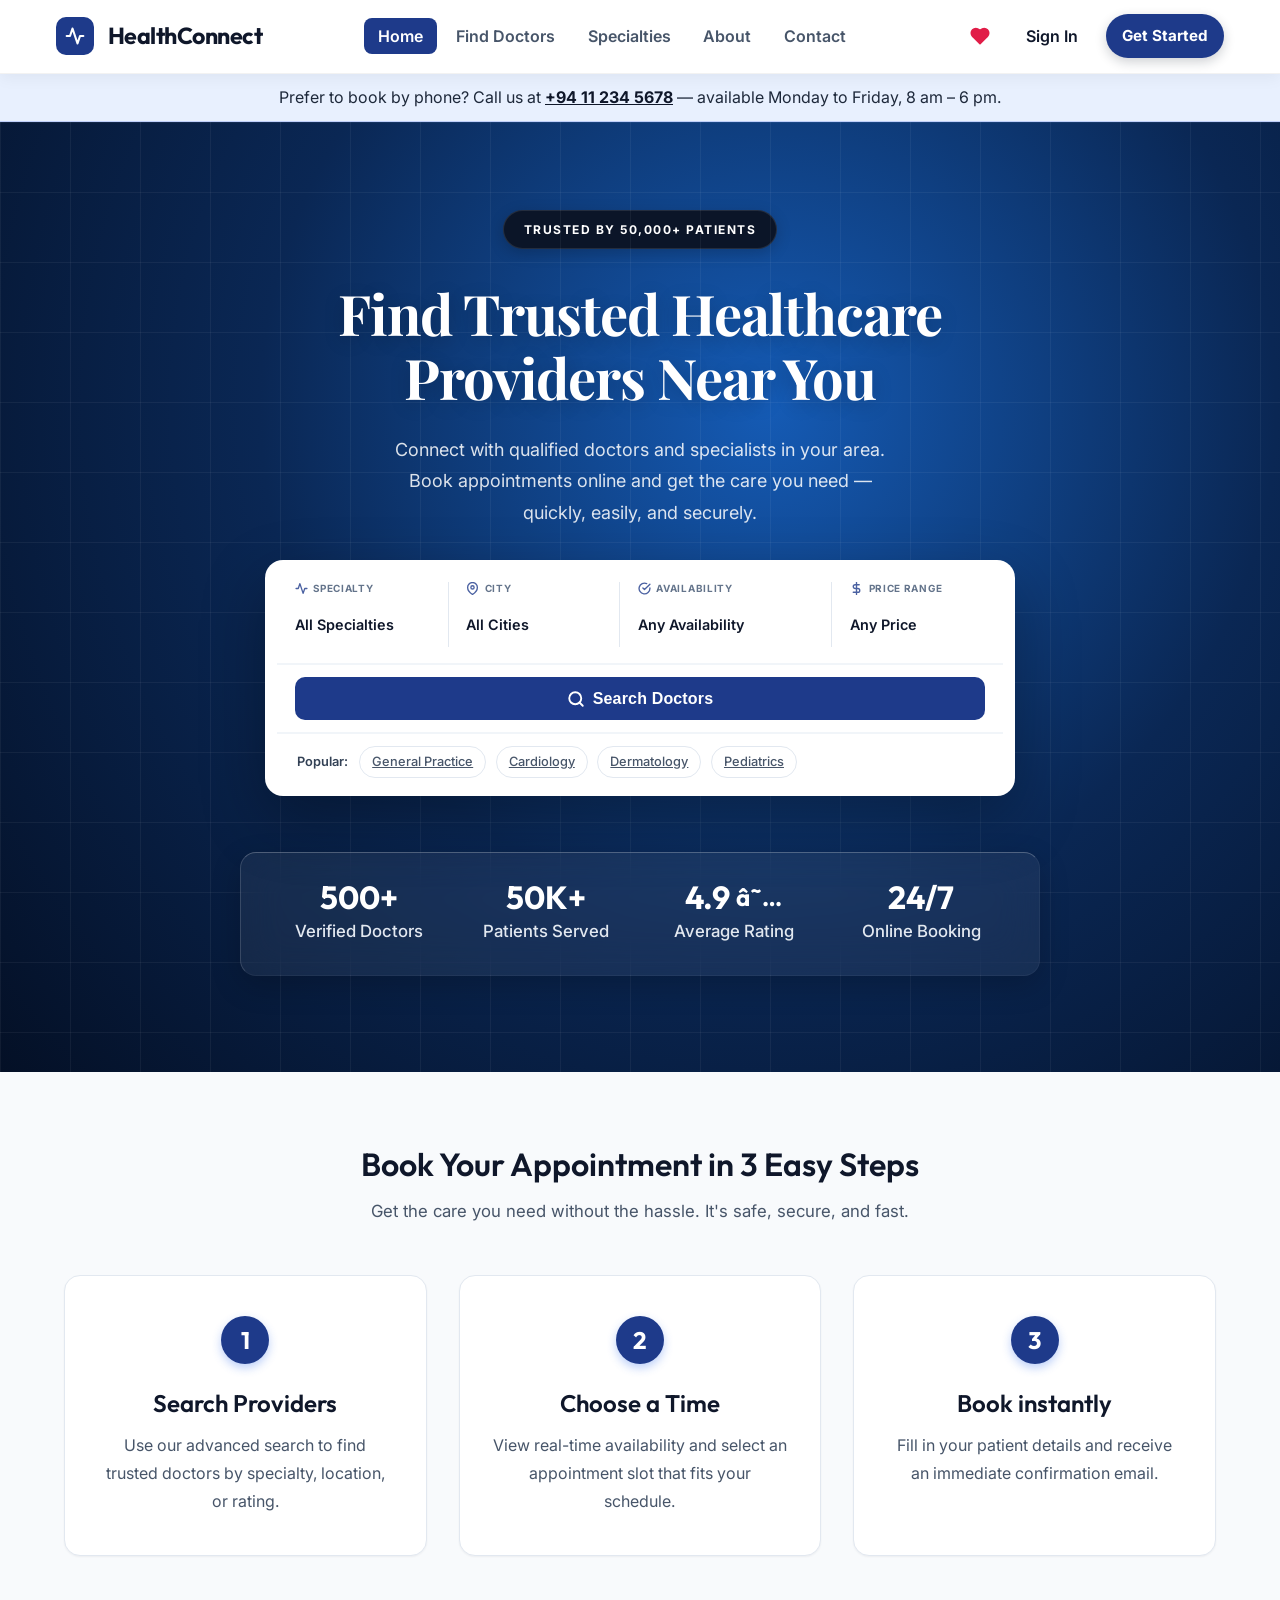
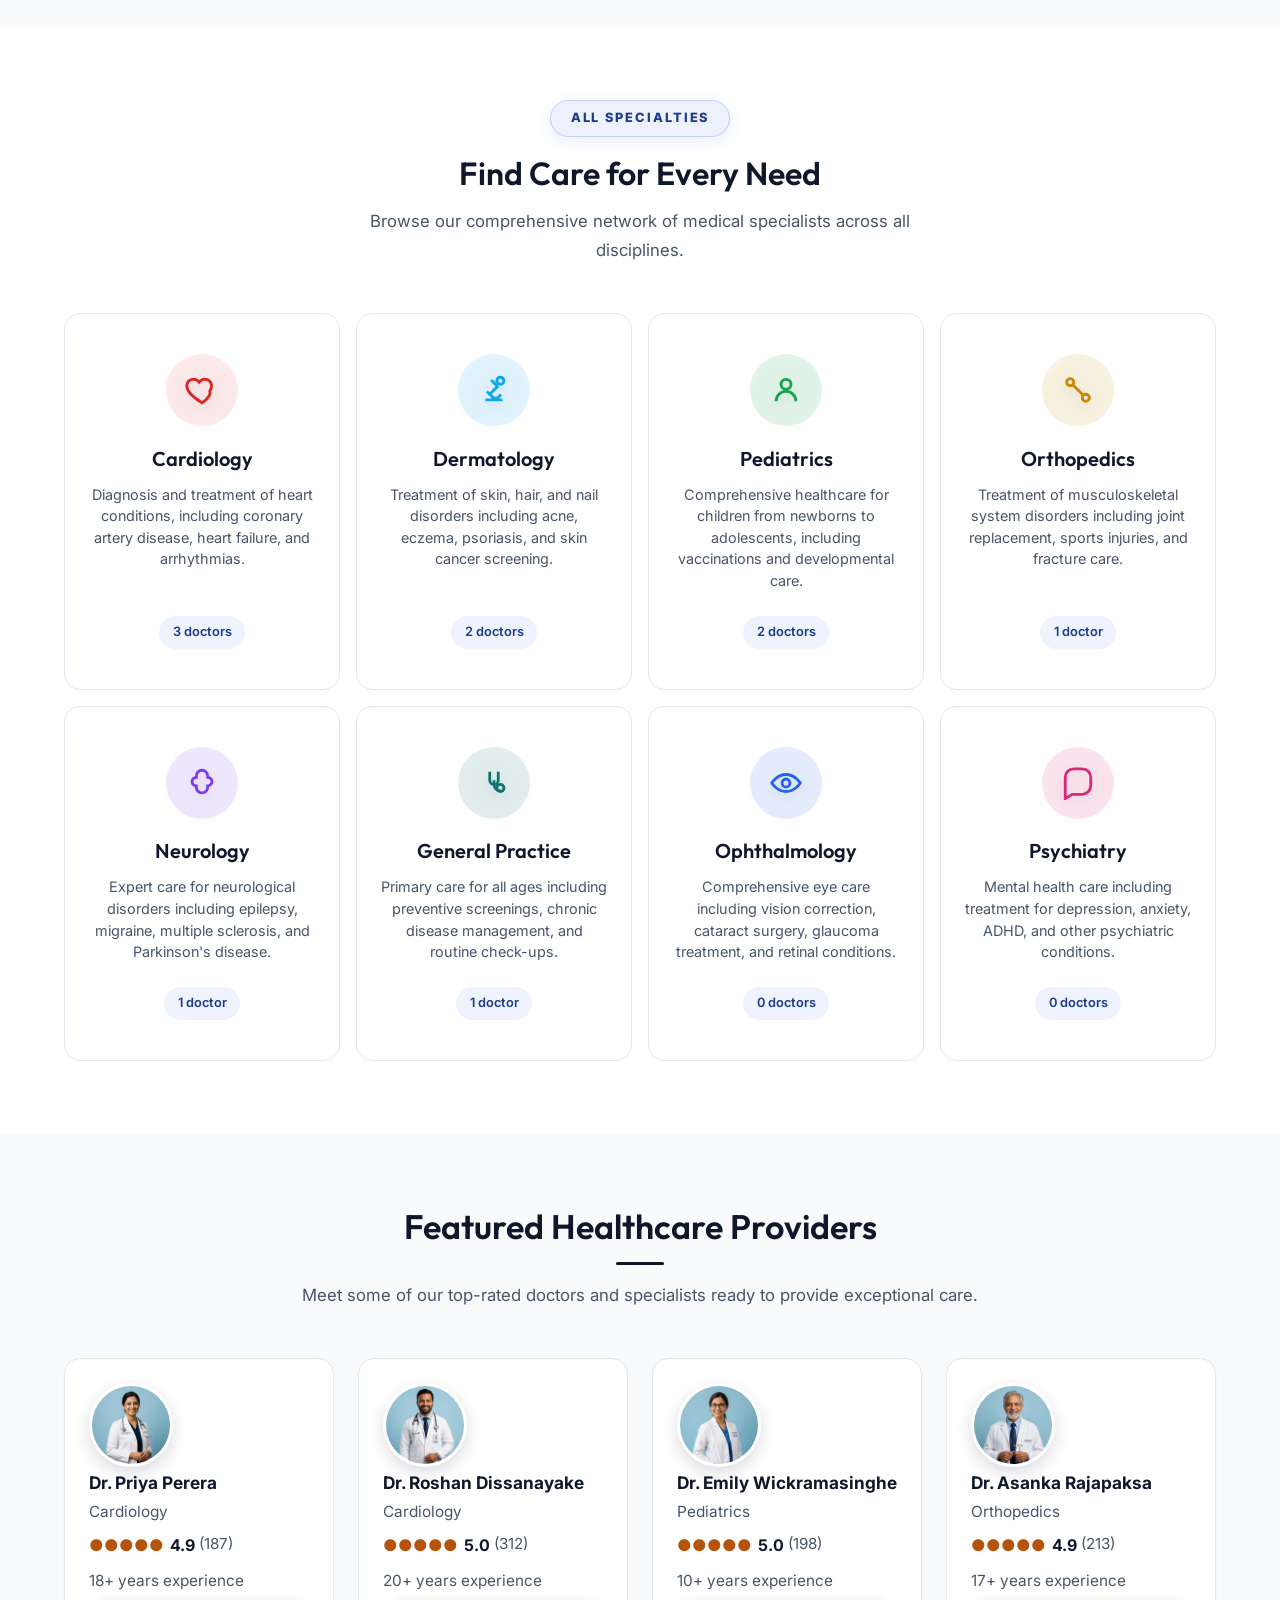
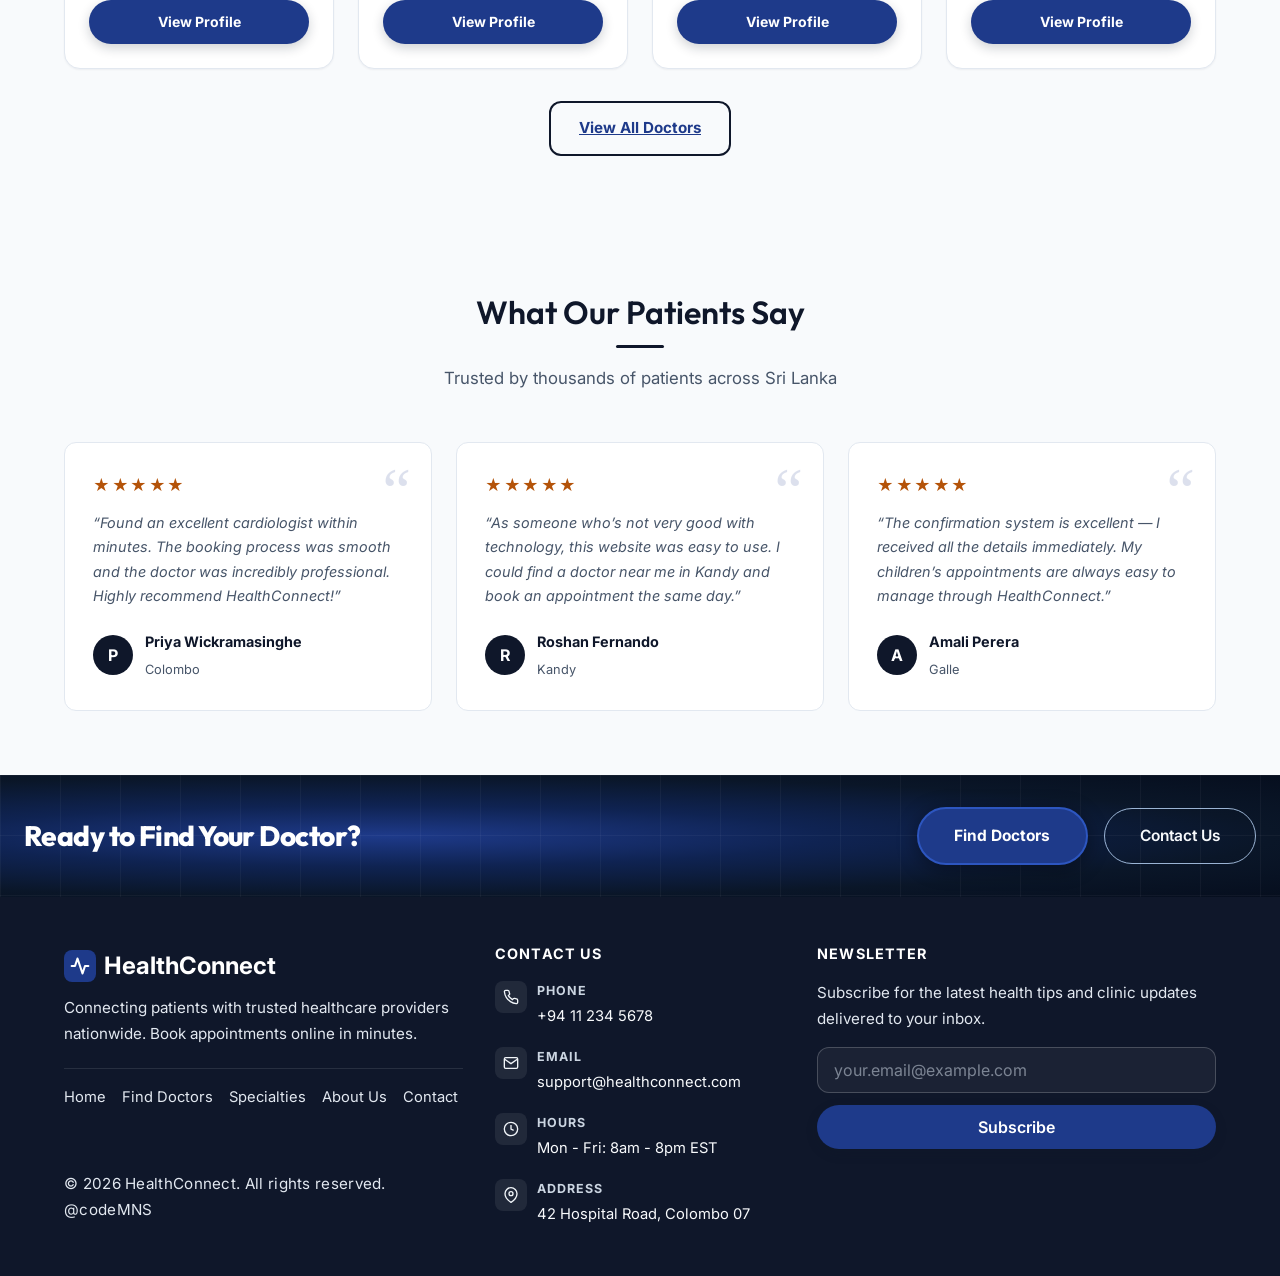
==== commit 323a6786: "Version 10.2 FInal Release" ====
--- a/index.html
+++ b/index.html
@@ -1,11 +1,11 @@
-<!DOCTYPE html>
+﻿<!DOCTYPE html>
 <html lang="en">
 
 <head>
   <meta charset="UTF-8">
   <meta name="viewport" content="width=device-width, initial-scale=1.0">
   <link rel="icon" type="image/svg+xml" href="images/favicon.svg">
-  <title>HealthConnect — Find Trusted Healthcare Providers</title>
+  <title>HealthConnect â€” Find Trusted Healthcare Providers</title>
   <meta name="description"
     content="HealthConnect helps you find trusted healthcare providers across Sri Lanka. Browse 50+ specialist doctors, view availability, and book appointments online.">
   <!-- Google Fonts -->
@@ -15,6 +15,7 @@
     href="https://fonts.googleapis.com/css2?family=Inter:wght@400;500;600;700&family=Outfit:wght@500;600;700;800&family=Playfair+Display:wght@400;600;700&display=swap"
     rel="stylesheet">
   <link rel="stylesheet" href="css/global.css">
+  <link rel="stylesheet" href="css/mobile.css">
   <link rel="stylesheet" href="css/auth.css">
   <link rel="stylesheet" href="css/home.css">
 </head>
@@ -178,15 +179,15 @@
                 <select id="hero-price" name="price">
                   <option value="">Any Price</option>
                   <option value="under-2000">Under LKR 2,000</option>
-                  <option value="2000-3000">LKR 2,000 – 3,000</option>
-                  <option value="3000-5000">LKR 3,000 – 5,000</option>
+                  <option value="2000-3000">LKR 2,000 â€“ 3,000</option>
+                  <option value="3000-5000">LKR 3,000 â€“ 5,000</option>
                   <option value="above-5000">Above LKR 5,000</option>
                 </select>
               </div>
 
             </div>
 
-            <!-- Search button — full-width strip below filters -->
+            <!-- Search button â€” full-width strip below filters -->
             <div class="hero-search-row">
               <button type="button" id="hero-search-btn" class="hero-search-btn"
                 aria-label="Search for healthcare providers">
@@ -203,7 +204,7 @@
             <!-- Quick Access -->
             <div class="hero-quick-links">
               <span class="hero-quick-label">Popular:</span>
-              <a href="search.html?specialty=General Practice" class="hero-quick-tag">General Practice</a>
+              <a href="search.html?specialty=General%20Practice" class="hero-quick-tag">General Practice</a>
               <a href="search.html?specialty=Cardiology" class="hero-quick-tag">Cardiology</a>
               <a href="search.html?specialty=Dermatology" class="hero-quick-tag">Dermatology</a>
               <a href="search.html?specialty=Pediatrics" class="hero-quick-tag">Pediatrics</a>
@@ -213,7 +214,7 @@
         </div>
 
         <!-- Glassmorphic Stats Bar -->
-        <div class="stats-glass-bar" aria-label="HealthConnect statistics">
+        <div class="stats-glass-bar" role="region" aria-label="HealthConnect statistics">
           <div class="stats-glass-grid">
             <div class="stat-glass-item">
               <span class="stat-glass-number">500+</span>
@@ -224,7 +225,7 @@
               <span class="stat-glass-label">Patients Served</span>
             </div>
             <div class="stat-glass-item">
-              <span class="stat-glass-number">4.9 <span class="star-icon">★</span></span>
+              <span class="stat-glass-number">4.9 <span class="star-icon">â˜…</span></span>
               <span class="stat-glass-label">Average Rating</span>
             </div>
             <div class="stat-glass-item">
@@ -402,7 +403,7 @@
               alt="Profile photo of Dr. Priya Perera" class="doctor-avatar-img" width="84" height="84" loading="lazy">
             <h3 class="doctor-name">Dr. Priya Perera</h3>
             <p class="doctor-specialty text-muted">Cardiology</p>
-            <div class="star-rating" aria-label="Rating: 4.9 out of 5 stars">
+            <div class="star-rating" role="img" aria-label="Rating: 4.9 out of 5 stars">
               <span aria-hidden="true">&#9679;&#9679;&#9679;&#9679;&#9679;</span>
               <span class="rating-number">4.9</span>
               <span class="rating-count">(187)</span>
@@ -419,7 +420,7 @@
               loading="lazy">
             <h3 class="doctor-name">Dr. Roshan Dissanayake</h3>
             <p class="doctor-specialty text-muted">Cardiology</p>
-            <div class="star-rating" aria-label="Rating: 5.0 out of 5 stars">
+            <div class="star-rating" role="img" aria-label="Rating: 5.0 out of 5 stars">
               <span aria-hidden="true">&#9679;&#9679;&#9679;&#9679;&#9679;</span>
               <span class="rating-number">5.0</span>
               <span class="rating-count">(312)</span>
@@ -436,7 +437,7 @@
               loading="lazy">
             <h3 class="doctor-name">Dr. Emily Wickramasinghe</h3>
             <p class="doctor-specialty text-muted">Pediatrics</p>
-            <div class="star-rating" aria-label="Rating: 5.0 out of 5 stars">
+            <div class="star-rating" role="img" aria-label="Rating: 5.0 out of 5 stars">
               <span aria-hidden="true">&#9679;&#9679;&#9679;&#9679;&#9679;</span>
               <span class="rating-number">5.0</span>
               <span class="rating-count">(198)</span>
@@ -453,7 +454,7 @@
               loading="lazy">
             <h3 class="doctor-name">Dr. Asanka Rajapaksa</h3>
             <p class="doctor-specialty text-muted">Orthopedics</p>
-            <div class="star-rating" aria-label="Rating: 4.9 out of 5 stars">
+            <div class="star-rating" role="img" aria-label="Rating: 4.9 out of 5 stars">
               <span aria-hidden="true">&#9679;&#9679;&#9679;&#9679;&#9679;</span>
               <span class="rating-number">4.9</span>
               <span class="rating-count">(213)</span>
@@ -482,7 +483,7 @@
         </div>
         <div class="testimonials-grid">
           <div class="testimonial-card">
-            <div class="testimonial-stars" aria-label="5 out of 5 stars">&#9733;&#9733;&#9733;&#9733;&#9733;</div>
+            <div class="testimonial-stars" role="img" aria-label="5 out of 5 stars">&#9733;&#9733;&#9733;&#9733;&#9733;</div>
             <p class="testimonial-text">&ldquo;Found an excellent cardiologist within minutes. The booking process was
               smooth and the doctor was incredibly professional. Highly recommend HealthConnect!&rdquo;</p>
             <div class="testimonial-author">
@@ -494,7 +495,7 @@
             </div>
           </div>
           <div class="testimonial-card">
-            <div class="testimonial-stars" aria-label="5 out of 5 stars">&#9733;&#9733;&#9733;&#9733;&#9733;</div>
+            <div class="testimonial-stars" role="img" aria-label="5 out of 5 stars">&#9733;&#9733;&#9733;&#9733;&#9733;</div>
             <p class="testimonial-text">&ldquo;As someone who&rsquo;s not very good with technology, this website was
               easy to use. I could find a doctor near me in Kandy and book an appointment the same day.&rdquo;</p>
             <div class="testimonial-author">
@@ -506,7 +507,7 @@
             </div>
           </div>
           <div class="testimonial-card">
-            <div class="testimonial-stars" aria-label="5 out of 5 stars">&#9733;&#9733;&#9733;&#9733;&#9733;</div>
+            <div class="testimonial-stars" role="img" aria-label="5 out of 5 stars">&#9733;&#9733;&#9733;&#9733;&#9733;</div>
             <p class="testimonial-text">&ldquo;The confirmation system is excellent &mdash; I received all the details
               immediately. My children&rsquo;s appointments are always easy to manage through HealthConnect.&rdquo;</p>
             <div class="testimonial-author">
@@ -647,4 +648,5 @@
   <script src="js/main.js"></script>
 </body>
 
-</html>+</html>
+
--- a/css/global.css
+++ b/css/global.css
@@ -2780,42 +2780,6 @@
 }
 
 /* =============================================
-   HAMBURGER MENU (Mobile Navigation)
-   ============================================= */
-
-.hamburger-btn {
-    display: none;
-    background: none;
-    border: none;
-    cursor: pointer;
-    padding: 6px;
-    flex-direction: column;
-    gap: 5px;
-    z-index: 1001;
-}
-
-.hamburger-line {
-    display: block;
-    width: 24px;
-    height: 2px;
-    background-color: var(--color-text-primary);
-    border-radius: 2px;
-    transition: transform 0.3s ease, opacity 0.3s ease;
-}
-
-.hamburger-btn.is-active .hamburger-line:nth-child(1) {
-    transform: rotate(45deg) translate(5px, 5px);
-}
-
-.hamburger-btn.is-active .hamburger-line:nth-child(2) {
-    opacity: 0;
-}
-
-.hamburger-btn.is-active .hamburger-line:nth-child(3) {
-    transform: rotate(-45deg) translate(5px, -5px);
-}
-
-/* =============================================
    BADGES
    ============================================= */
 
@@ -2982,65 +2946,6 @@
 }
 
 @media (max-width: 768px) {
-
-    /* Hamburger visible */
-    .hamburger-btn {
-        display: flex;
-    }
-
-    /* Nav links hidden on mobile by default */
-    .nav-links {
-        display: none;
-        position: absolute;
-        top: 100%;
-        left: 0;
-        right: 0;
-        background-color: var(--color-bg);
-        border-top: 1px solid var(--color-border);
-        box-shadow: var(--shadow-md);
-        flex-direction: column;
-        padding: var(--spacing-md) 0;
-        z-index: 1000;
-    }
-
-    .nav-links.nav-open {
-        display: flex;
-    }
-
-    .nav-links li {
-        padding: 0;
-    }
-
-    .nav-links a {
-        display: block;
-        padding: 0.75rem var(--spacing-lg);
-        font-size: 0.95rem;
-    }
-
-    .nav-actions {
-        display: none;
-    }
-
-    .nav-actions.nav-open {
-        display: flex;
-        flex-direction: column;
-        position: absolute;
-        top: 100%;
-        left: 0;
-        right: 0;
-        background-color: var(--color-bg);
-        border-top: 1px solid var(--color-border);
-        padding: var(--spacing-md) var(--spacing-lg);
-        gap: var(--spacing-sm);
-        z-index: 999;
-        margin-top: 0;
-    }
-
-    /* Header nav wrapper */
-    nav .container {
-        position: relative;
-    }
-
     /* Hero */
     .hero-content h1 {
         font-size: 2rem;
--- a/css/mobile.css
+++ b/css/mobile.css
@@ -0,0 +1,90 @@
+/* Dedicated mobile navigation styles extracted from global.css */
+
+.hamburger-btn {
+    display: none;
+    background: none;
+    border: none;
+    cursor: pointer;
+    padding: 6px;
+    flex-direction: column;
+    gap: 5px;
+    z-index: 1001;
+}
+
+.hamburger-line {
+    display: block;
+    width: 24px;
+    height: 2px;
+    background-color: var(--color-text-primary);
+    border-radius: 2px;
+    transition: transform 0.3s ease, opacity 0.3s ease;
+}
+
+.hamburger-btn.is-active .hamburger-line:nth-child(1) {
+    transform: rotate(45deg) translate(5px, 5px);
+}
+
+.hamburger-btn.is-active .hamburger-line:nth-child(2) {
+    opacity: 0;
+}
+
+.hamburger-btn.is-active .hamburger-line:nth-child(3) {
+    transform: rotate(-45deg) translate(5px, -5px);
+}
+
+@media (max-width: 768px) {
+    .hamburger-btn {
+        display: flex;
+    }
+
+    .nav-links {
+        display: none;
+        position: absolute;
+        top: 100%;
+        left: 0;
+        right: 0;
+        background-color: var(--color-bg);
+        border-top: 1px solid var(--color-border);
+        box-shadow: var(--shadow-md);
+        flex-direction: column;
+        padding: var(--spacing-md) 0;
+        z-index: 1000;
+    }
+
+    .nav-links.nav-open {
+        display: flex;
+    }
+
+    .nav-links li {
+        padding: 0;
+    }
+
+    .nav-links a {
+        display: block;
+        padding: 0.75rem var(--spacing-lg);
+        font-size: 0.95rem;
+    }
+
+    .nav-actions {
+        display: none;
+    }
+
+    .nav-actions.nav-open {
+        display: flex;
+        flex-direction: column;
+        position: absolute;
+        top: 100%;
+        left: 0;
+        right: 0;
+        background-color: var(--color-bg);
+        border-top: 1px solid var(--color-border);
+        padding: var(--spacing-md) var(--spacing-lg);
+        gap: var(--spacing-sm);
+        z-index: 999;
+        margin-top: 0;
+    }
+
+    nav .container {
+        position: relative;
+    }
+}
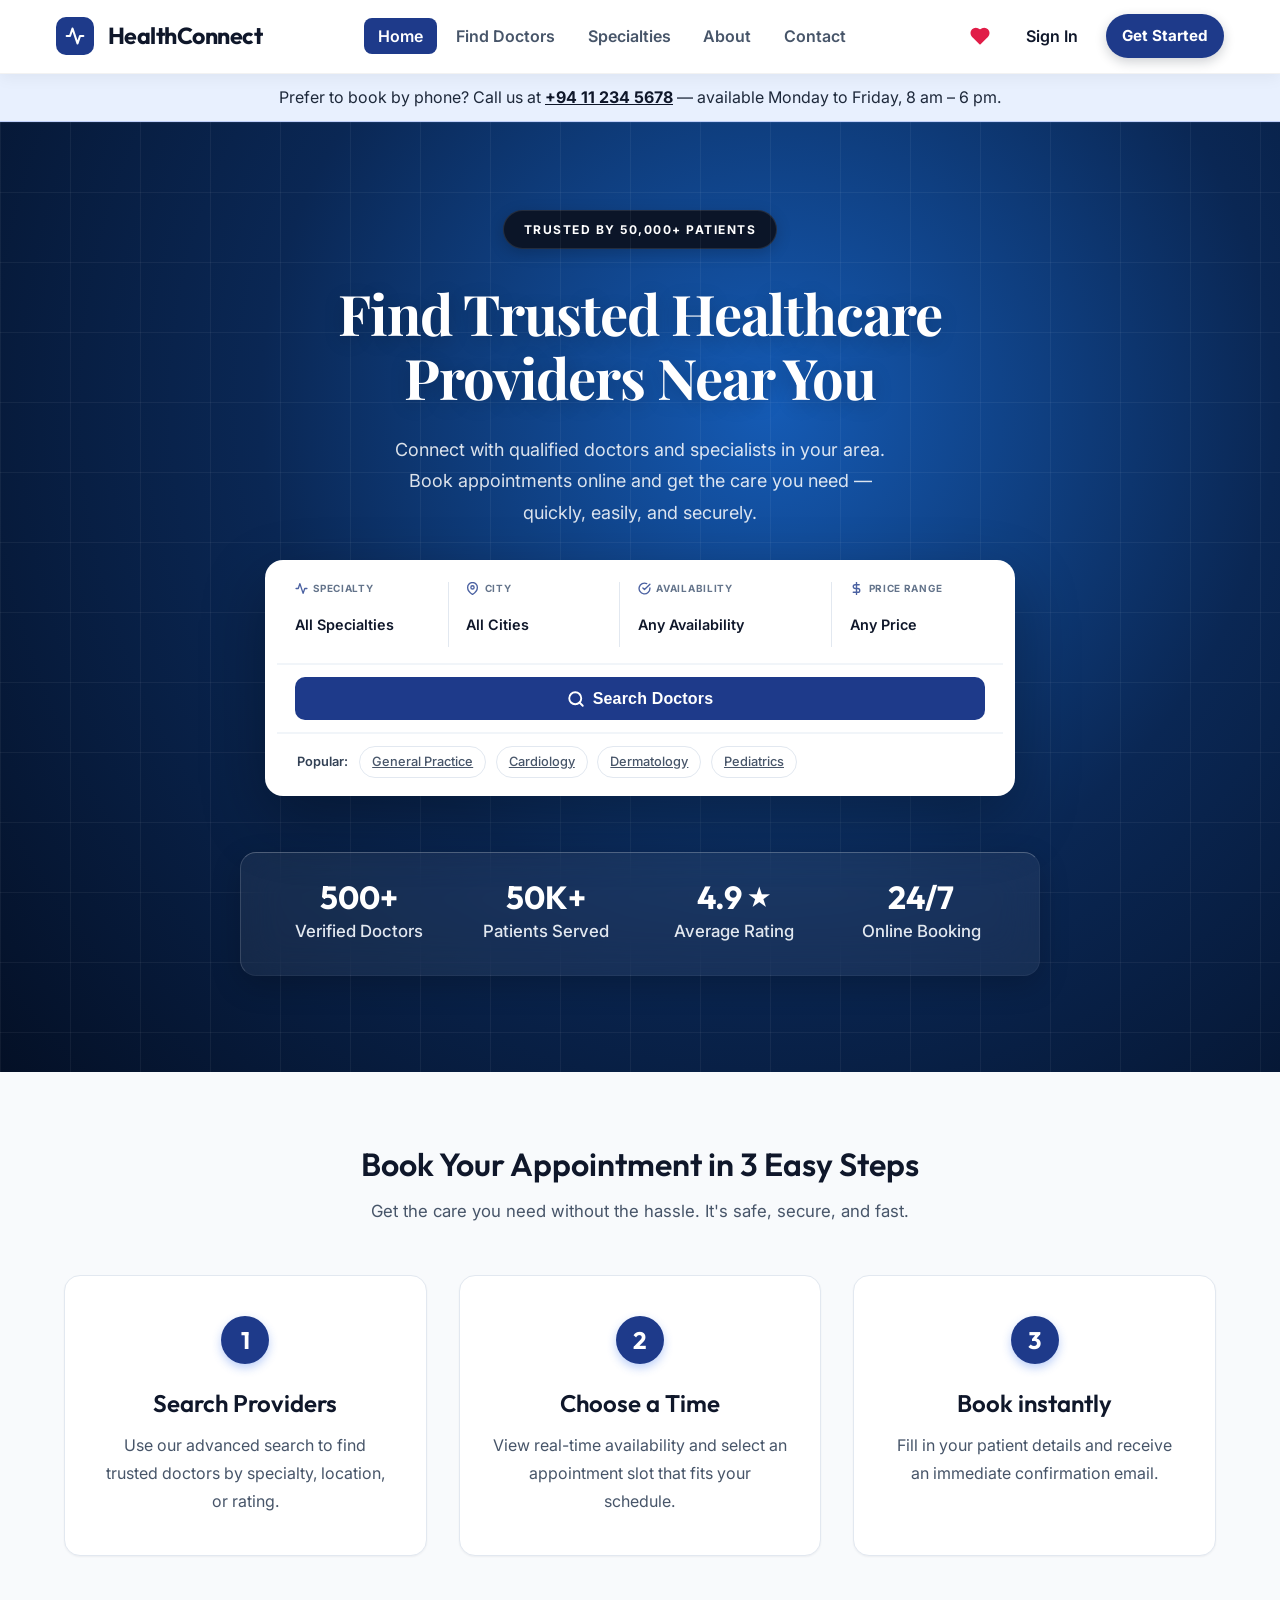
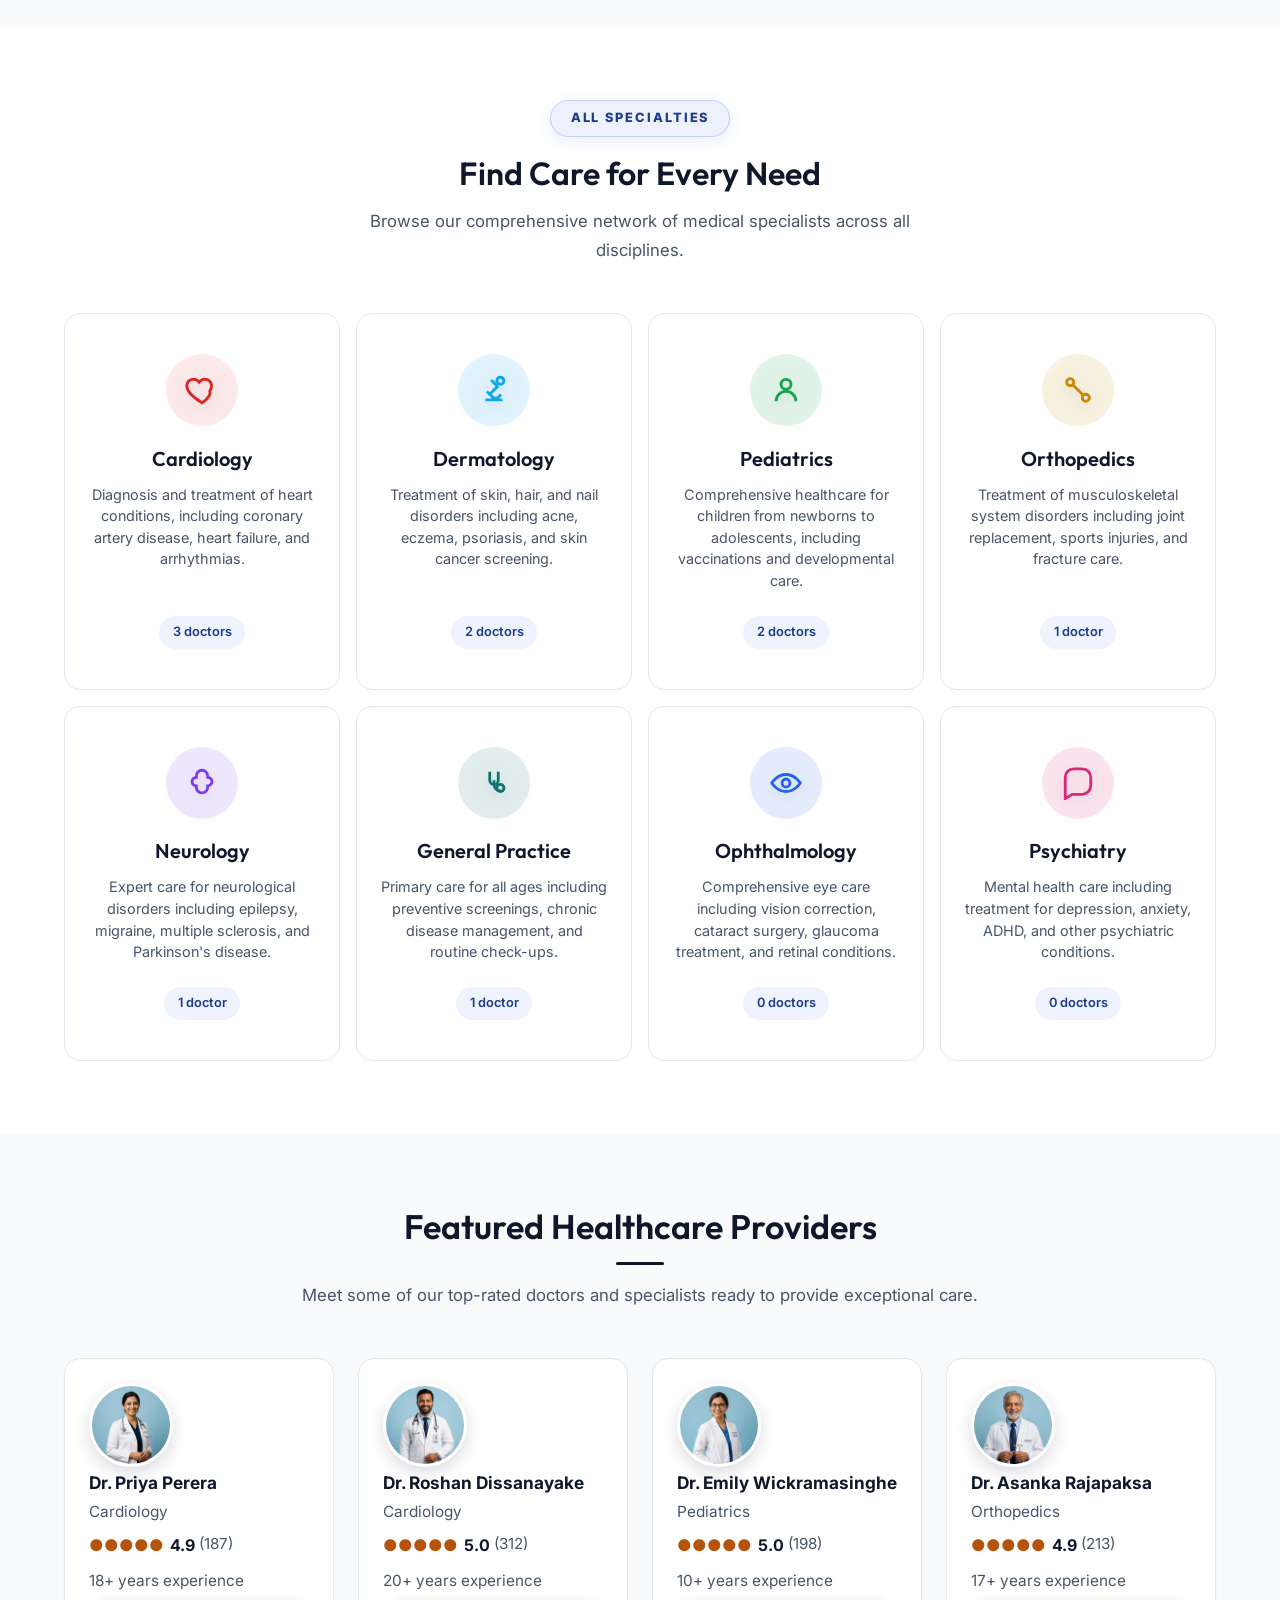
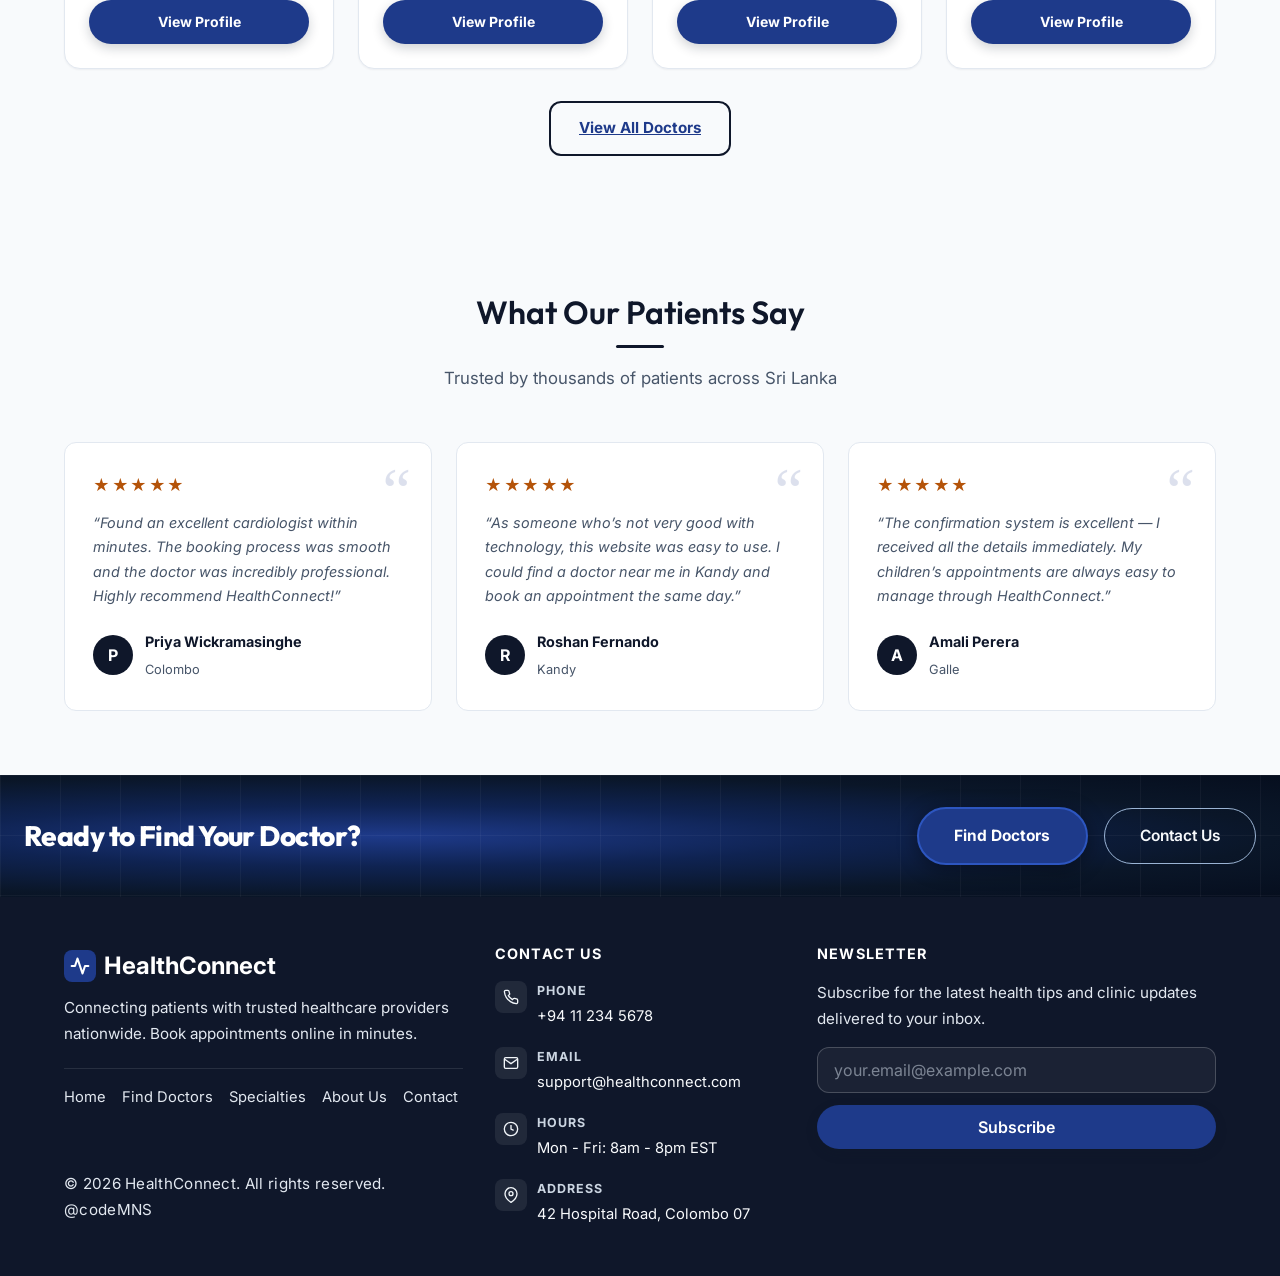
==== commit 522f1552: "Version 10.2 Final Release" ====
--- a/index.html
+++ b/index.html
@@ -5,7 +5,7 @@
   <meta charset="UTF-8">
   <meta name="viewport" content="width=device-width, initial-scale=1.0">
   <link rel="icon" type="image/svg+xml" href="images/favicon.svg">
-  <title>HealthConnect â€” Find Trusted Healthcare Providers</title>
+  <title>HealthConnect - Find Trusted Healthcare Providers</title>
   <meta name="description"
     content="HealthConnect helps you find trusted healthcare providers across Sri Lanka. Browse 50+ specialist doctors, view availability, and book appointments online.">
   <!-- Google Fonts -->
@@ -179,15 +179,15 @@
                 <select id="hero-price" name="price">
                   <option value="">Any Price</option>
                   <option value="under-2000">Under LKR 2,000</option>
-                  <option value="2000-3000">LKR 2,000 â€“ 3,000</option>
-                  <option value="3000-5000">LKR 3,000 â€“ 5,000</option>
+                  <option value="2000-3000">LKR 2,000 &ndash; 3,000</option>
+                  <option value="3000-5000">LKR 3,000 &ndash; 5,000</option>
                   <option value="above-5000">Above LKR 5,000</option>
                 </select>
               </div>
 
             </div>
 
-            <!-- Search button â€” full-width strip below filters -->
+            <!-- Search button &mdash; full-width strip below filters -->
             <div class="hero-search-row">
               <button type="button" id="hero-search-btn" class="hero-search-btn"
                 aria-label="Search for healthcare providers">
@@ -225,7 +225,7 @@
               <span class="stat-glass-label">Patients Served</span>
             </div>
             <div class="stat-glass-item">
-              <span class="stat-glass-number">4.9 <span class="star-icon">â˜…</span></span>
+              <span class="stat-glass-number">4.9 <span class="star-icon">&#9733;</span></span>
               <span class="stat-glass-label">Average Rating</span>
             </div>
             <div class="stat-glass-item">
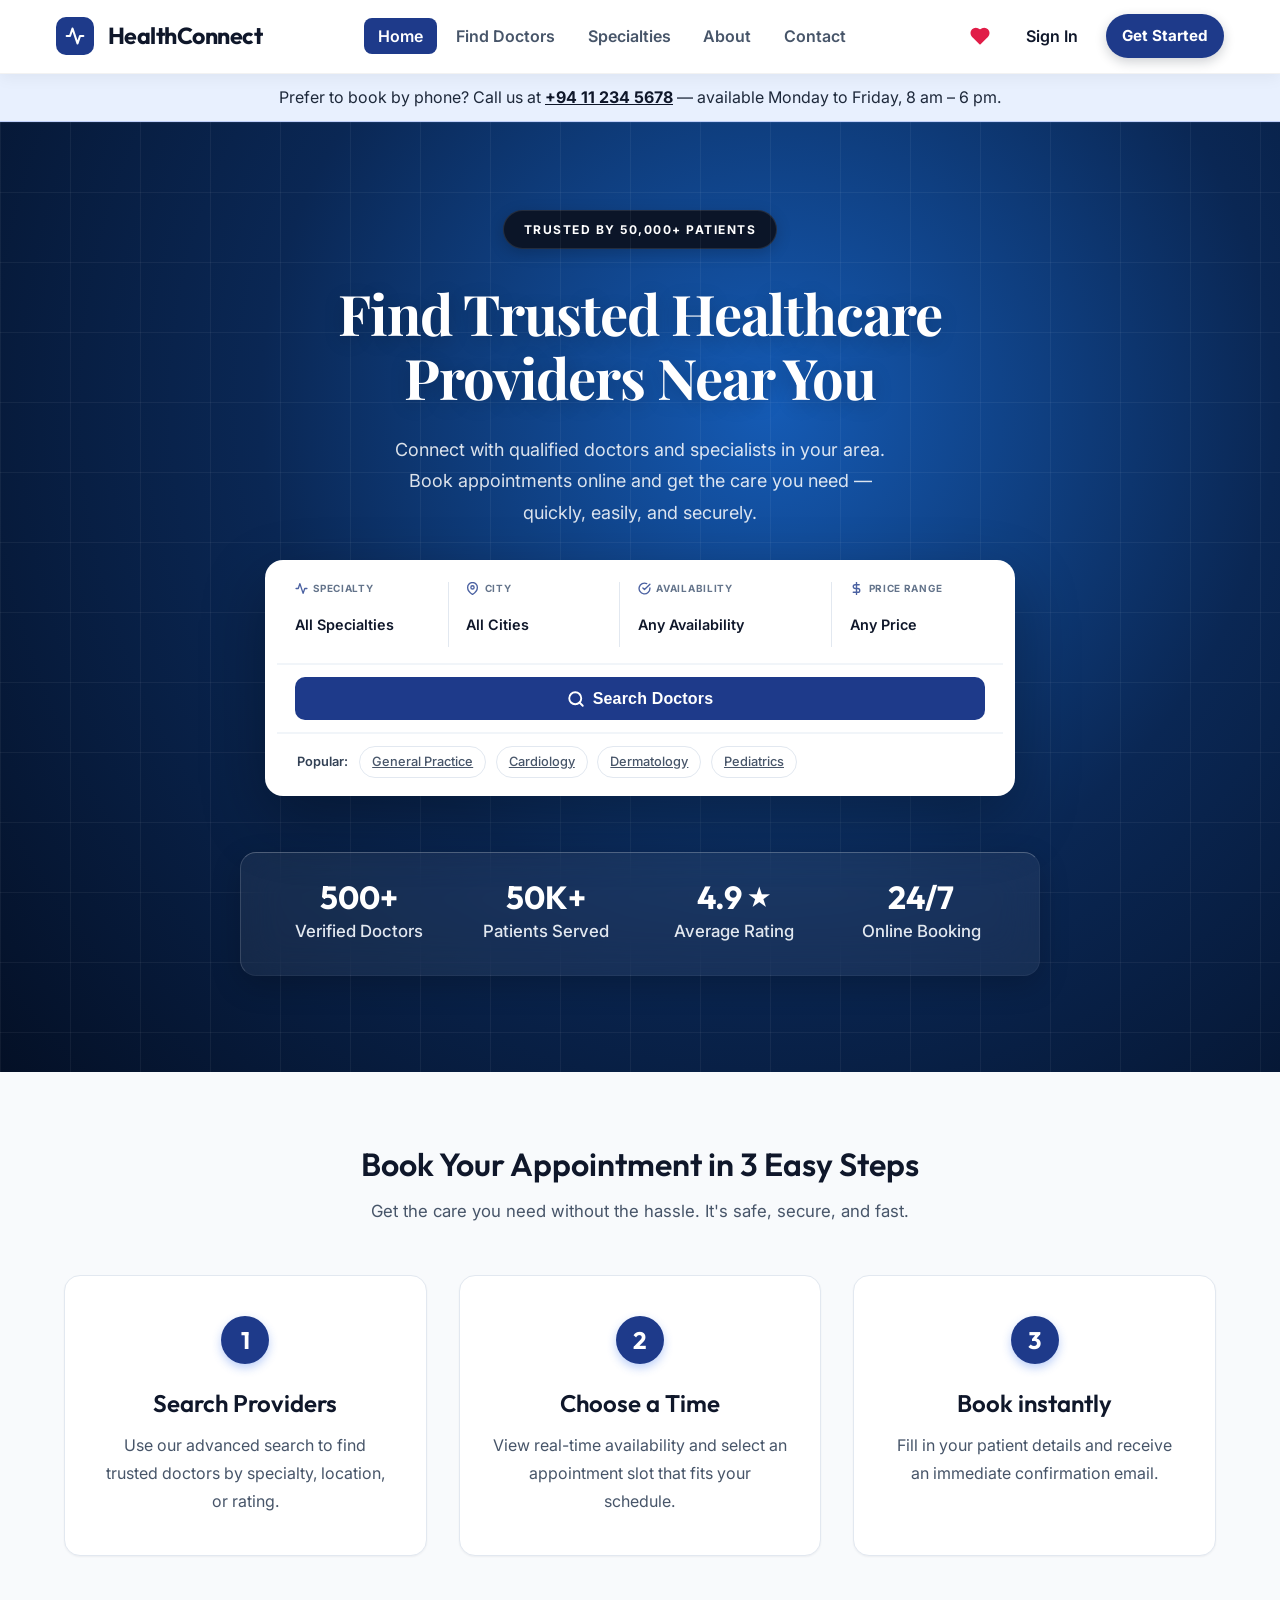
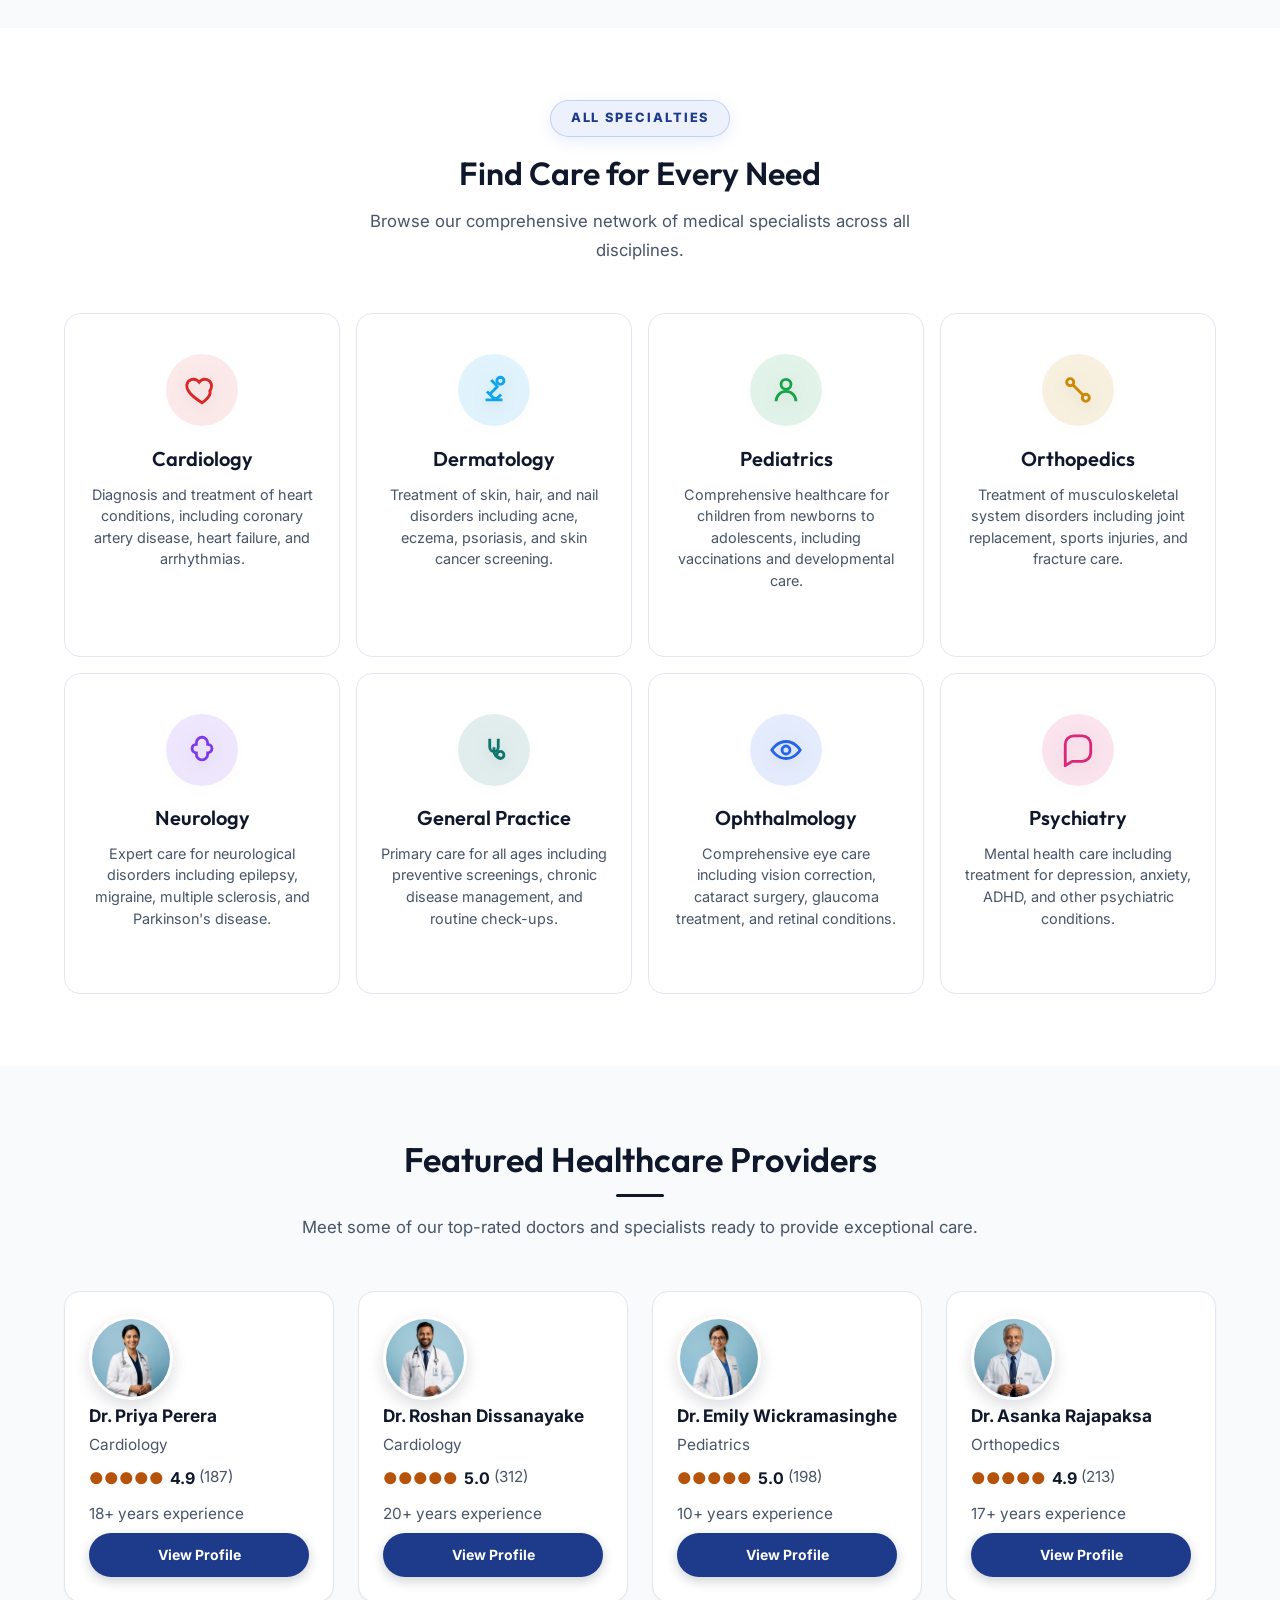
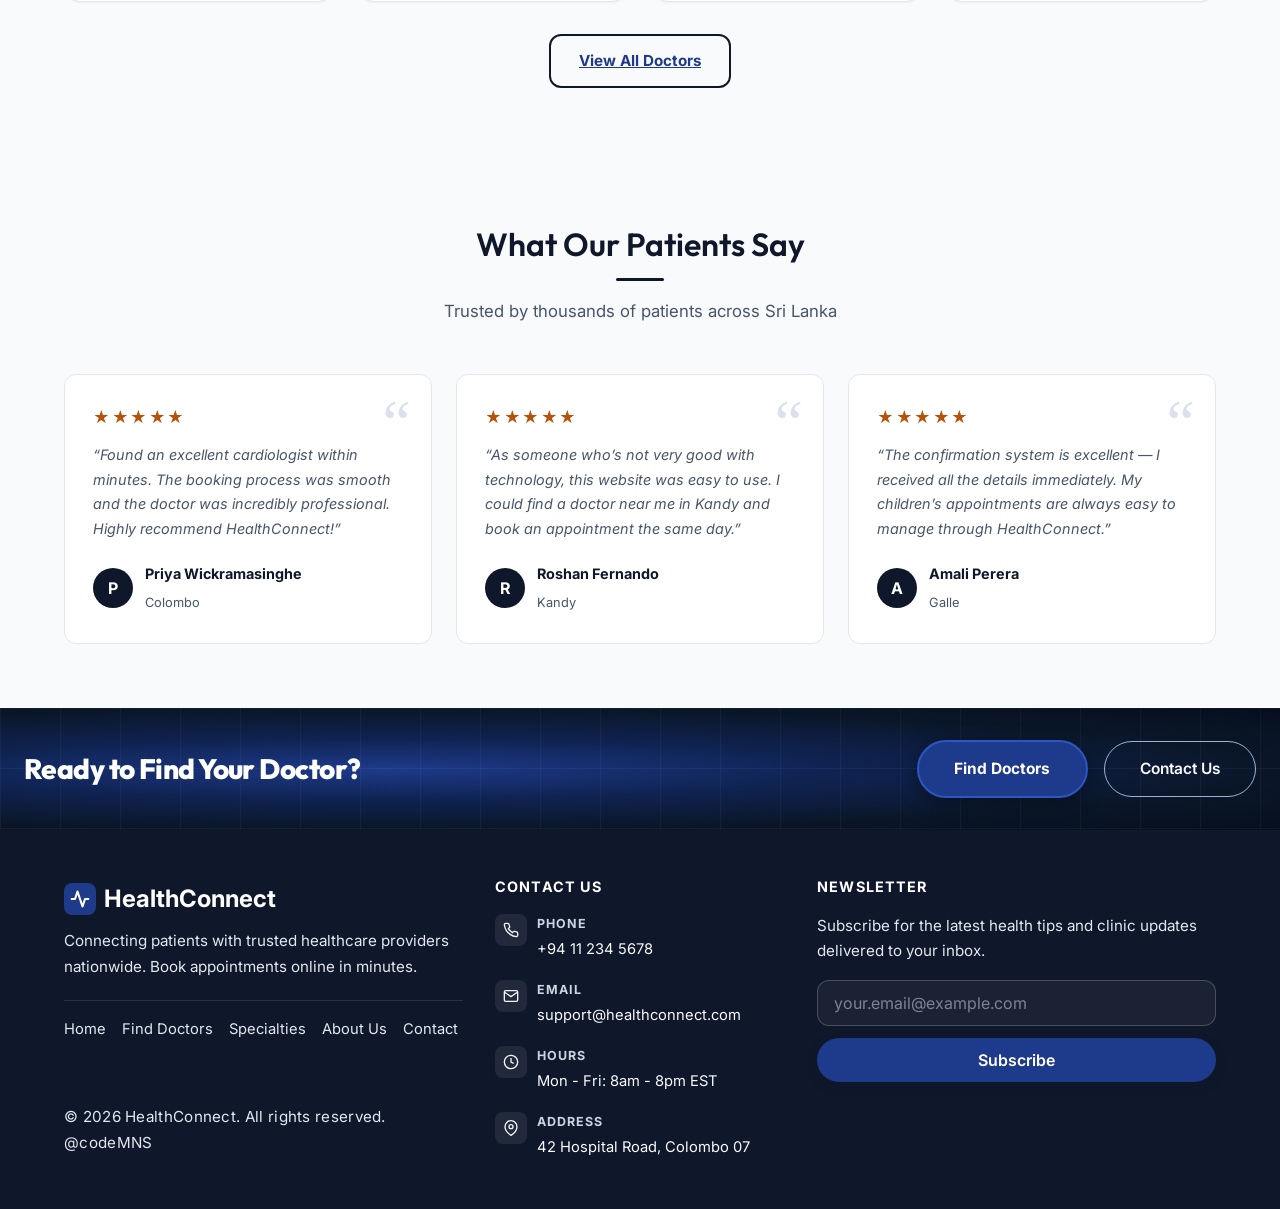
==== commit ea25d92f: "CW Release Version" ====
--- a/index.html
+++ b/index.html
@@ -288,7 +288,6 @@
             <h3>Cardiology</h3>
             <p>Diagnosis and treatment of heart conditions, including coronary artery disease, heart failure, and
               arrhythmias.</p>
-            <span class="specialty-tag">3 doctors</span>
           </a>
 
           <!-- Card 2 -->
@@ -301,7 +300,6 @@
             <h3>Dermatology</h3>
             <p>Treatment of skin, hair, and nail disorders including acne, eczema, psoriasis, and skin cancer screening.
             </p>
-            <span class="specialty-tag">2 doctors</span>
           </a>
 
           <!-- Card 3 -->
@@ -314,7 +312,6 @@
             <h3>Pediatrics</h3>
             <p>Comprehensive healthcare for children from newborns to adolescents, including vaccinations and
               developmental care.</p>
-            <span class="specialty-tag">2 doctors</span>
           </a>
 
           <!-- Card 4 -->
@@ -328,7 +325,6 @@
             <h3>Orthopedics</h3>
             <p>Treatment of musculoskeletal system disorders including joint replacement, sports injuries, and fracture
               care.</p>
-            <span class="specialty-tag">1 doctor</span>
           </a>
 
           <!-- Card 5 -->
@@ -341,7 +337,6 @@
             <h3>Neurology</h3>
             <p>Expert care for neurological disorders including epilepsy, migraine, multiple sclerosis, and Parkinson's
               disease.</p>
-            <span class="specialty-tag">1 doctor</span>
           </a>
 
           <!-- Card 6 -->
@@ -355,7 +350,6 @@
             <h3>General Practice</h3>
             <p>Primary care for all ages including preventive screenings, chronic disease management, and routine
               check-ups.</p>
-            <span class="specialty-tag">1 doctor</span>
           </a>
 
           <!-- Card 7 -->
@@ -368,7 +362,6 @@
             <h3>Ophthalmology</h3>
             <p>Comprehensive eye care including vision correction, cataract surgery, glaucoma treatment, and retinal
               conditions.</p>
-            <span class="specialty-tag">0 doctors</span>
           </a>
 
           <!-- Card 8 -->
@@ -380,7 +373,6 @@
             <h3>Psychiatry</h3>
             <p>Mental health care including treatment for depression, anxiety, ADHD, and other psychiatric conditions.
             </p>
-            <span class="specialty-tag">0 doctors</span>
           </a>
         </div>
       </div>
--- a/css/global.css
+++ b/css/global.css
@@ -253,13 +253,6 @@
     font-family: var(--font-family-heading);
 }
 
-.nav-middle {
-    flex: 1;
-    display: flex;
-    justify-content: center;
-    padding: 0 1rem;
-}
-
 .nav-links {
     list-style: none;
     display: flex;
@@ -407,23 +400,6 @@
 .fade-up.is-visible {
     opacity: 1;
     transform: translateY(0);
-}
-
-/* Stagger delays for multiple elements */
-.fade-delay-1 {
-    transition-delay: 0.1s;
-}
-
-.fade-delay-2 {
-    transition-delay: 0.2s;
-}
-
-.fade-delay-3 {
-    transition-delay: 0.3s;
-}
-
-.fade-delay-4 {
-    transition-delay: 0.4s;
 }
 
 /* ===== BACK TO TOP BUTTON ===== */
@@ -641,71 +617,17 @@
     box-shadow: 0 0 0 3px rgba(220, 38, 38, 0.10) !important;
 }
 
-.success-message {
-    background-color: rgba(22, 163, 74, 0.08);
-    border: 1px solid var(--color-success);
-    color: var(--color-success);
-    padding: var(--spacing-md) var(--spacing-lg);
-    border-radius: var(--radius-md);
-    font-family: var(--font-family-base);
-    margin-bottom: var(--spacing-lg);
-}
-
 /* ===== UTILITY CLASSES ===== */
 .text-muted {
     color: var(--color-text-secondary);
 }
 
-.text-success {
-    color: var(--color-success);
-}
-
-.text-error {
-    color: var(--color-error);
-}
-
 .text-center {
     text-align: center;
 }
 
 .text-small {
     font-size: 0.92rem;
-}
-
-.font-bold {
-    font-weight: 700;
-}
-
-.mt-sm {
-    margin-top: var(--spacing-sm);
-}
-
-.mt-md {
-    margin-top: var(--spacing-md);
-}
-
-.mt-lg {
-    margin-top: var(--spacing-lg);
-}
-
-.mt-xl {
-    margin-top: var(--spacing-xl);
-}
-
-.mb-sm {
-    margin-bottom: var(--spacing-sm);
-}
-
-.mb-md {
-    margin-bottom: var(--spacing-md);
-}
-
-.mb-lg {
-    margin-bottom: var(--spacing-lg);
-}
-
-.mb-xl {
-    margin-bottom: var(--spacing-xl);
 }
 
 /* Screen-reader only hidden text */
@@ -871,10 +793,6 @@
 }
 
 /* ===== SEARCH BAR ===== */
-.search-bar-wrapper {
-    margin-bottom: var(--spacing-2xl);
-}
-
 .search-bar {
     display: flex;
     align-items: stretch;
@@ -953,40 +871,6 @@
 
 .search-btn:hover {
     background-color: var(--color-accent);
-}
-
-/* ===== POPULAR SPECIALTY LINKS ===== */
-.popular-links {
-    display: flex;
-    align-items: center;
-    gap: var(--spacing-sm);
-    flex-wrap: wrap;
-    margin-top: var(--spacing-md);
-}
-
-.popular-links span {
-    font-size: 0.95rem;
-    color: var(--color-text-secondary);
-    font-weight: 600;
-}
-
-.popular-link {
-    font-size: 0.95rem;
-    color: var(--color-text-primary);
-    background-color: var(--color-bg);
-    border: 1px solid var(--color-border);
-    padding: 0.3rem 0.875rem;
-    border-radius: var(--radius-full);
-    text-decoration: none;
-    transition: background-color var(--transition-fast),
-        border-color var(--transition-fast),
-        color var(--transition-fast);
-}
-
-.popular-link:hover {
-    background-color: var(--color-bg-soft);
-    border-color: var(--color-accent);
-    color: var(--color-accent);
 }
 
 /* ===== FOOTER ===== */
@@ -1633,46 +1517,6 @@
     line-height: 1;
 }
 
-/* Accent blue button */
-.btn-accent {
-    display: inline-block;
-    background-color: var(--color-accent);
-    color: white;
-    border: 2px solid var(--color-accent);
-    font-family: var(--font-family-base);
-    font-size: 0.95rem;
-    font-weight: 600;
-    padding: 0.6rem 1.4rem;
-    border-radius: 0.4rem;
-    cursor: pointer;
-    text-decoration: none;
-    text-align: center;
-    transition: background-color var(--transition-base),
-        transform var(--transition-fast),
-        box-shadow var(--transition-base);
-}
-
-.btn-accent:hover {
-    background-color: #1e3a8a;
-    border-color: #1e3a8a;
-    color: white;
-    transform: translateY(-1px);
-    text-decoration: none;
-}
-
-/* Full-width button modifier */
-.btn-full {
-    width: 100%;
-    display: block;
-    text-align: center;
-}
-
-/* Large button modifier */
-.btn-lg {
-    padding: 0.875rem 2rem;
-    font-size: 1.05rem;
-}
-
 /* ===== FORM CONTROL SPEC CLASS ===== */
 
 /* Generic .form-control class (complements native element selectors) */
@@ -1725,30 +1569,6 @@
     margin-left: 0.15rem;
 }
 
-/* Form hint text below inputs */
-.form-hint {
-    font-size: 0.8rem;
-    color: var(--color-text-secondary);
-    margin-top: 0.3rem;
-    line-height: 1.4;
-}
-
-/* Visible modifier for success-message (joins .visible pattern) */
-.success-message {
-    display: none;
-}
-
-.success-message.visible {
-    display: block;
-    background-color: #f0fdf4;
-    border: 1px solid #bbf7d0;
-    color: #15803d;
-    padding: 1rem 1.25rem;
-    border-radius: 0.5rem;
-    margin-top: 1rem;
-    font-weight: 500;
-}
-
 /* ===== NAVIGATION SPEC ALIASES ===== */
 
 /* Spec: header.site-header (HTML uses plain <header>) */
@@ -1759,66 +1579,6 @@
     z-index: 100;
     box-shadow: 0 2px 8px rgba(0, 0, 0, 0.15);
 }
-
-/* Spec: .nav-container (HTML uses header nav > .container) */
-.nav-container {
-    display: flex;
-    align-items: center;
-    justify-content: space-between;
-    padding: 1rem 1.5rem;
-    max-width: 1200px;
-    margin: 0 auto;
-}
-
-/* Spec: .nav-logo (HTML uses .logo) */
-.nav-logo {
-    display: flex;
-    align-items: center;
-    gap: 0.5rem;
-    color: white;
-    font-family: var(--font-family-heading);
-    font-size: 1.4rem;
-    font-weight: 700;
-    text-decoration: none;
-}
-
-.nav-logo:hover {
-    color: white;
-    text-decoration: none;
-}
-
-/* Spec: .nav-logo-icon (HTML uses .logo-icon) */
-.nav-logo-icon {
-    width: 36px;
-    height: 36px;
-    background-color: var(--color-accent);
-    border-radius: 6px;
-    display: flex;
-    align-items: center;
-    justify-content: center;
-    color: white;
-    font-weight: bold;
-    font-size: 1.1rem;
-    flex-shrink: 0;
-}
-
-/* Spec: .btn-signin (HTML uses .btn-sign-in) */
-.btn-signin {
-    color: rgba(255, 255, 255, 0.85);
-    background: none;
-    border: none;
-    cursor: pointer;
-    font-size: 0.95rem;
-    font-family: var(--font-family-base);
-    text-decoration: none;
-    transition: color var(--transition-fast);
-}
-
-.btn-signin:hover {
-    color: white;
-    text-decoration: none;
-}
-
 
 /* ===== HERO SECTION SPEC ALIAS (UPGRADED — dark navy theme) ===== */
 
@@ -1868,27 +1628,6 @@
     margin: 0 auto;
 }
 
-/* White-on-dark overrides for popular links inside the dark hero */
-.hero .popular-links span,
-.popular-label {
-    color: #e2e8f0;
-    font-size: 0.875rem;
-    font-weight: 600;
-}
-
-.hero .popular-link {
-    background: rgba(255, 255, 255, 0.12);
-    border-color: rgba(255, 255, 255, 0.25);
-    color: #f8fafc;
-    text-decoration: none;
-}
-
-.hero .popular-link:hover {
-    background: rgba(255, 255, 255, 0.2);
-    border-color: rgba(255, 255, 255, 0.5);
-    color: #ffffff;
-}
-
 /* ===== SECTION HEADING SPEC ALIAS ===== */
 
 /* Spec: .section-header (HTML uses .section-heading + .section-sub) */
@@ -1916,116 +1655,9 @@
     gap: 1.5rem;
 }
 
-/* Spec: .search-results-grid (HTML uses .results-grid) */
-.search-results-grid {
-    display: grid;
-    grid-template-columns: repeat(3, 1fr);
-    gap: 1.5rem;
-}
-
-/* ===== PAGINATION SPEC ALIAS ===== */
-
-/* Spec: .page-btn (HTML uses .pagination-btn) */
-.page-btn {
-    width: 38px;
-    height: 38px;
-    display: flex;
-    align-items: center;
-    justify-content: center;
-    border: 1.5px solid var(--color-border);
-    border-radius: 6px;
-    background-color: white;
-    cursor: pointer;
-    font-size: 0.9rem;
-    font-family: var(--font-family-base);
-    transition: border-color var(--transition-fast),
-        color var(--transition-fast),
-        background-color var(--transition-fast);
-}
-
-.page-btn:hover {
-    border-color: var(--color-accent);
-    color: var(--color-accent);
-}
-
-.page-btn.active {
-    background-color: var(--color-primary);
-    color: white;
-    border-color: var(--color-primary);
-}
-
-.page-btn:disabled {
-    color: var(--color-text-secondary);
-    cursor: not-allowed;
-    opacity: 0.5;
-}
-
-/* ===== FILTER TAG SPEC ALIAS ===== */
-
-/* Spec: .filter-tag-remove (HTML uses .tag-dismiss inside .filter-tag) */
-.filter-tag-remove {
-    background: none;
-    border: none;
-    color: rgba(255, 255, 255, 0.8);
-    cursor: pointer;
-    padding: 0;
-    font-size: 1rem;
-    line-height: 1;
-    transition: color var(--transition-fast);
-}
-
-.filter-tag-remove:hover {
-    color: white;
-}
-
-/* ===== BREADCRUMB SPEC ALIASES ===== */
-
-/* Spec: .breadcrumb-separator (HTML uses .breadcrumb-sep) */
-.breadcrumb-separator {
-    color: var(--color-border);
-    margin: 0 0.1rem;
-    font-size: 0.75rem;
-}
-
-/* Spec: .breadcrumb-current */
-.breadcrumb-current {
-    color: var(--color-text-primary);
-    font-weight: 600;
-}
-
-/* ===== CALENDAR SPEC ALIASES ===== */
-
 /* Spec: .calendar wrapper */
 .calendar {
     width: 100%;
-}
-
-/* Spec: .calendar-title (inside .calendar-header) */
-.calendar-title {
-    font-weight: 700;
-    font-size: 1.05rem;
-    font-family: var(--font-family-base);
-    color: var(--color-text-primary);
-}
-
-/* Spec: .calendar-nav (HTML uses .calendar-nav-btn) */
-.calendar-nav {
-    background: none;
-    border: 1px solid var(--color-border);
-    width: 32px;
-    height: 32px;
-    border-radius: 6px;
-    cursor: pointer;
-    font-size: 1rem;
-    display: flex;
-    align-items: center;
-    justify-content: center;
-    color: var(--color-text-secondary);
-    transition: background-color var(--transition-fast);
-}
-
-.calendar-nav:hover {
-    background-color: var(--color-bg-soft);
 }
 
 /* Calendar day unavailable hover reset */
@@ -2034,26 +1666,9 @@
     border-color: transparent;
 }
 
-/* ===== TIME SLOTS SPEC ALIASES ===== */
-
-/* Spec: .time-slots-section (HTML uses .timeslot-section) */
-.time-slots-section {
-    margin-top: 1.5rem;
-}
-
 /* Spec: .time-period (groups label + grid) */
 .time-period {
     margin-bottom: 1.25rem;
-}
-
-/* Spec: .time-period-label (HTML uses .timeslot-period) */
-.time-period-label {
-    font-size: 0.8rem;
-    font-weight: 700;
-    text-transform: uppercase;
-    letter-spacing: 0.05em;
-    color: var(--color-text-secondary);
-    margin-bottom: 0.6rem;
 }
 
 /* Spec: .time-slots-grid (HTML uses .timeslot-grid) */
@@ -2119,26 +1734,6 @@
     font-size: 0.9rem;
 }
 
-/* ===== DOCTOR CARD SPEC CLASSES ===== */
-
-/* Spec: .doctor-card-header */
-.doctor-card-header {
-    display: flex;
-    gap: 1rem;
-    align-items: flex-start;
-}
-
-/* Spec: .doctor-avatar */
-.doctor-avatar {
-    width: 56px;
-    height: 56px;
-    border-radius: 50%;
-    background-color: var(--color-bg-soft);
-    border: 2px solid var(--color-border);
-    flex-shrink: 0;
-    overflow: hidden;
-}
-
 /* Spec: .doctor-info */
 .doctor-info {
     flex: 1;
@@ -2172,38 +1767,6 @@
 /* Spec: .spec-tags margin update */
 .spec-tags {
     margin-top: 0.5rem;
-}
-
-/* ===== CONFIRMATION PAGE SPEC ALIASES ===== */
-
-/* Spec: .confirmation-icon (HTML uses .success-icon) */
-.confirmation-icon {
-    width: 72px;
-    height: 72px;
-    background-color: var(--color-primary);
-    border-radius: 50%;
-    display: flex;
-    align-items: center;
-    justify-content: center;
-    color: white;
-    font-size: 2rem;
-    margin: 0 auto 1.5rem;
-}
-
-/* Spec: .next-steps (HTML uses .steps-list) */
-.next-steps {
-    margin-top: 1.5rem;
-    display: flex;
-    flex-direction: column;
-    gap: var(--spacing-lg);
-}
-
-/* Spec: .next-step (HTML uses .step-item) */
-.next-step {
-    display: flex;
-    gap: 1rem;
-    align-items: flex-start;
-    margin-bottom: 1.25rem;
 }
 
 /* Spec: .step-content */
@@ -2221,16 +1784,6 @@
     line-height: 1.5;
 }
 
-/* ===== TWO-COLUMN PAGE LAYOUT SPEC CLASSES ===== */
-
-/* Spec: .page-layout — generic 2-col layout (HTML uses .profile-layout / .booking-layout) */
-.page-layout {
-    display: grid;
-    grid-template-columns: 300px 1fr;
-    gap: 2rem;
-    align-items: start;
-}
-
 /* Spec: .sidebar — generic sticky sidebar (HTML uses .profile-sidebar / .booking-summary) */
 .sidebar {
     position: sticky;
@@ -2243,63 +1796,8 @@
     padding: 4rem 0;
 }
 
-.section-sm {
-    padding: 2.5rem 0;
-}
-
 .section-alt {
     background-color: var(--color-bg-soft);
-}
-
-/* ===== SEARCH CONTAINER SPEC ALIASES ===== */
-
-/* Spec: .search-container (HTML uses .search-bar) */
-.search-container {
-    background-color: white;
-    border-radius: 0.75rem;
-    padding: 1rem 1.5rem;
-    box-shadow: 0 4px 20px rgba(0, 0, 0, 0.08);
-    display: flex;
-    gap: 1rem;
-    align-items: center;
-    border: 1px solid var(--color-border);
-}
-
-/* Spec: .search-input-group (HTML uses .search-field) */
-.search-input-group {
-    flex: 1;
-    display: flex;
-    align-items: center;
-    gap: 0.5rem;
-}
-
-.search-input-group input,
-.search-input-group select {
-    width: 100%;
-    border: none;
-    outline: none;
-    font-size: 1rem;
-    background: transparent;
-    font-family: var(--font-family-base);
-    color: var(--color-text-primary);
-}
-
-/* Spec: .search-divider (HTML uses .search-dot) */
-.search-divider {
-    width: 1px;
-    height: 40px;
-    background-color: var(--color-border);
-    flex-shrink: 0;
-}
-
-/* ===== POPULAR-LINKS SPEC IMPROVEMENTS ===== */
-
-/* Spec hover: border-color accent, color accent, bg tint */
-.popular-link:hover {
-    border-color: var(--color-accent);
-    color: var(--color-accent);
-    background-color: rgba(37, 99, 235, 0.04);
-    text-decoration: none;
 }
 
 /* ===== VALIDATION STATE CLASSES (Phase 3 JS adds these) ===== */
@@ -2360,78 +1858,6 @@
    PHASE 6 ENHANCEMENTS
    ============================================================= */
 
-/* ----- FIX 2: Services / Specialties section ----- */
-.services-section {
-    padding: var(--spacing-xl) 0;
-    background-color: var(--color-bg-alt, #f8fafc);
-}
-
-.services-grid {
-    display: grid;
-    grid-template-columns: repeat(auto-fill, minmax(260px, 1fr));
-    gap: var(--spacing-lg, 1.5rem);
-    margin-top: var(--spacing-lg, 1.5rem);
-}
-
-.service-card {
-    background: #fff;
-    border: 1px solid var(--color-border, #e2e8f0);
-    border-radius: var(--radius-lg, 12px);
-    padding: var(--spacing-lg, 1.5rem);
-    display: flex;
-    flex-direction: column;
-    gap: var(--spacing-sm, 0.75rem);
-    transition: transform 0.2s ease, box-shadow 0.2s ease;
-}
-
-.service-card:hover {
-    transform: translateY(-2px);
-    box-shadow: 0 8px 24px rgba(0, 0, 0, 0.10);
-}
-
-.service-icon {
-    width: 3rem;
-    height: 3rem;
-    border-radius: var(--radius-md, 8px);
-    background-color: var(--color-primary-light, #e8f0fe);
-    display: flex;
-    align-items: center;
-    justify-content: center;
-    color: var(--color-primary, #1a56db);
-    flex-shrink: 0;
-}
-
-.service-card h3 {
-    font-size: 1.1rem;
-    font-weight: 700;
-    color: var(--color-text, #1e293b);
-    margin: 0;
-}
-
-.service-card p {
-    font-size: 0.9rem;
-    color: var(--color-text-muted, #64748b);
-    margin: 0;
-    flex: 1;
-    line-height: 1.6;
-}
-
-.service-link {
-    display: inline-flex;
-    align-items: center;
-    gap: 0.3rem;
-    font-size: 0.875rem;
-    font-weight: 600;
-    color: var(--color-primary, #1a56db);
-    text-decoration: underline;
-    margin-top: auto;
-    transition: color 0.15s ease;
-}
-
-.service-link:hover {
-    color: var(--color-primary-dark, #1442a8);
-}
-
 /* ----- FIX 3: Usability improvements ----- */
 
 /* Ensure base font size is comfortable for the 18–70 age range */
@@ -2442,7 +1868,6 @@
 /* WCAG 2.5.5 — minimum 44×44 px touch targets */
 .btn,
 .btn-primary,
-.btn-secondary,
 .btn-outline {
     min-height: 44px;
 }
@@ -2477,7 +1902,7 @@
 }
 
 /* Underline links inside body content for clarity */
-main a:not(.btn):not(.btn-primary):not(.btn-secondary):not(.service-link):not(.popular-link):not(.nav-link):not(.skip-link) {
+main a:not(.btn):not(.btn-primary):not(.skip-link) {
     text-decoration: underline;
 }
 
@@ -2547,45 +1972,6 @@
 /* =============================================================
    PART A — VISUAL POLISH ADDITIONS
    ============================================================= */
-
-/* ----- A3: Stats Bar ----- */
-.stats-bar {
-    background: var(--color-primary);
-    padding: 1.5rem 0;
-    border-bottom: 3px solid var(--color-accent);
-}
-
-.stats-grid {
-    display: grid;
-    grid-template-columns: repeat(4, 1fr);
-    gap: 1rem;
-    max-width: 1200px;
-    margin: 0 auto;
-    padding: 0 1.5rem;
-    text-align: center;
-}
-
-.stat-item {
-    color: white;
-}
-
-.stat-number {
-    font-family: var(--font-family-heading);
-    font-size: 2rem;
-    font-weight: 700;
-    color: #ffffff;
-    display: block;
-    line-height: 1;
-}
-
-.stat-label {
-    font-size: 0.8rem;
-    color: rgba(255, 255, 255, 0.7);
-    margin-top: 0.25rem;
-    text-transform: uppercase;
-    letter-spacing: 0.05em;
-    display: block;
-}
 
 /* =========================================================
    A4.5: UNIFIED SUBPAGE HERO (Contact, About, Specialties, Dashboard)
@@ -2723,18 +2109,6 @@
     color: var(--color-text-secondary);
 }
 
-/* ----- A6: Search bar section (search.html) ----- */
-.search-bar-section {
-    background: var(--color-primary);
-    padding: 1.5rem 0;
-    margin-bottom: 2rem;
-}
-
-.search-bar-section .search-container {
-    max-width: 900px;
-    margin: 0 auto;
-}
-
 /* ----- A7: Section visual divider ----- */
 .section-divider {
     width: 60px;
@@ -2812,52 +2186,6 @@
 select.success,
 textarea.success {
     border-color: #059669;
-}
-
-/* =============================================
-   PAGE: ABOUT
-   ============================================= */
-
-.about-hero {
-    padding: var(--spacing-3xl) 0 var(--spacing-2xl);
-    background: linear-gradient(135deg, var(--color-bg-soft) 0%, #e8f0fe 100%);
-    text-align: center;
-}
-
-.about-hero h1 {
-    font-size: 2.5rem;
-    margin-bottom: var(--spacing-md);
-}
-
-.about-hero-sub {
-    max-width: 600px;
-    margin: 0 auto;
-    font-size: 1.05rem;
-    color: var(--color-text-secondary);
-    line-height: 1.7;
-}
-
-/* =============================================
-   PAGE: CONTACT
-   ============================================= */
-
-.contact-hero {
-    padding: var(--spacing-3xl) 0 var(--spacing-2xl);
-    background: linear-gradient(135deg, var(--color-bg-soft) 0%, #e8f0fe 100%);
-    text-align: center;
-}
-
-.contact-hero h1 {
-    font-size: 2.5rem;
-    margin-bottom: var(--spacing-md);
-}
-
-.contact-hero-sub {
-    max-width: 560px;
-    margin: 0 auto;
-    font-size: 1.05rem;
-    color: var(--color-text-secondary);
-    line-height: 1.7;
 }
 
 /* =============================================
@@ -2951,14 +2279,6 @@
         font-size: 2rem;
     }
 
-    .about-hero h1 {
-        font-size: 2rem;
-    }
-
-    .contact-hero h1 {
-        font-size: 2rem;
-    }
-
     /* Grids go single-column */
     .featured-grid {
         grid-template-columns: 1fr;
@@ -3020,16 +2340,6 @@
         gap: var(--spacing-xl);
     }
 
-
-    .copyright-bar .container {
-        flex-direction: column;
-        text-align: center;
-    }
-
-    .copyright-links {
-        justify-content: center;
-    }
-
     /* Confirmation */
     .confirmation-detail-grid {
         grid-template-columns: 1fr;
@@ -3041,21 +2351,12 @@
         grid-template-columns: 1fr;
     }
 
-    .about-mission-stats {
-        grid-template-columns: 1fr;
-    }
-
     .timeslot-grid {
         grid-template-columns: repeat(2, 1fr);
     }
 
     .footer-grid {
         grid-template-columns: 1fr;
-    }
-
-    .about-cta-buttons {
-        flex-direction: column;
-        align-items: center;
     }
 }
 
@@ -3122,10 +2423,6 @@
         border-right: none;
         border-radius: var(--radius-md);
         padding: 0.75rem 1rem;
-    }
-
-    .search-divider {
-        display: none;
     }
 
     .hero-search-wrapper .search-btn {
@@ -3206,8 +2503,7 @@
     font-size: 0.96rem;
 }
 
-.error-message,
-.success-message {
+.error-message {
     font-size: 0.96rem;
 }
 
--- a/css/home.css
+++ b/css/home.css
@@ -58,12 +58,6 @@
     flex-direction: column;
     align-items: flex-start;
     gap: var(--spacing-xs);
-}
-
-.doctor-photo {
-    width: 100%;
-    aspect-ratio: 4 / 3;
-    margin-bottom: var(--spacing-sm);
 }
 
 .doctor-name {
@@ -247,8 +241,7 @@
     box-shadow: 0 4px 15px rgba(0, 0, 0, 0.2);
 }
 
-.hero-content h1,
-.hero-title {
+.hero-content h1 {
     font-family: var(--font-family-serif);
     font-size: 3.5rem;
     /* Larger for serif elegance */
@@ -257,16 +250,6 @@
     font-weight: 700;
     text-shadow: 0 4px 20px rgba(0, 0, 0, 0.2);
     letter-spacing: -0.02em;
-}
-
-.hero-subtitle {
-    font-size: 1.1rem;
-    color: rgba(255, 255, 255, 0.9);
-    margin-bottom: 3rem;
-    max-width: 650px;
-    margin-inline: auto;
-    text-shadow: 0 2px 10px rgba(0, 0, 0, 0.1);
-    line-height: 1.6;
 }
 
 /* ===== HERO SEARCH CARD (redesigned) ===== */
@@ -514,11 +497,6 @@
     top: -3px;
 }
 
-/* Hide old stats bar in index since we replaced it */
-.stats-bar {
-    display: none;
-}
-
 /* --- 3 Steps Section --- */
 .how-it-works-section {
     padding: var(--spacing-3xl) 0;
@@ -723,22 +701,8 @@
     text-decoration: none !important;
 }
 
-.specialty-tag {
-    background-color: rgba(37, 99, 235, 0.08);
-    color: var(--color-accent);
-    padding: 0.35rem 0.85rem;
-    border-radius: var(--radius-full);
-    font-size: 0.8rem;
-    font-weight: 600;
-}
-
 .specialty-card.disabled {
     opacity: 0.7;
     cursor: default;
     background-color: var(--color-bg-soft);
 }
-
-.disabled-tag {
-    background-color: rgba(0, 0, 0, 0.05);
-    color: var(--color-text-secondary);
-}
